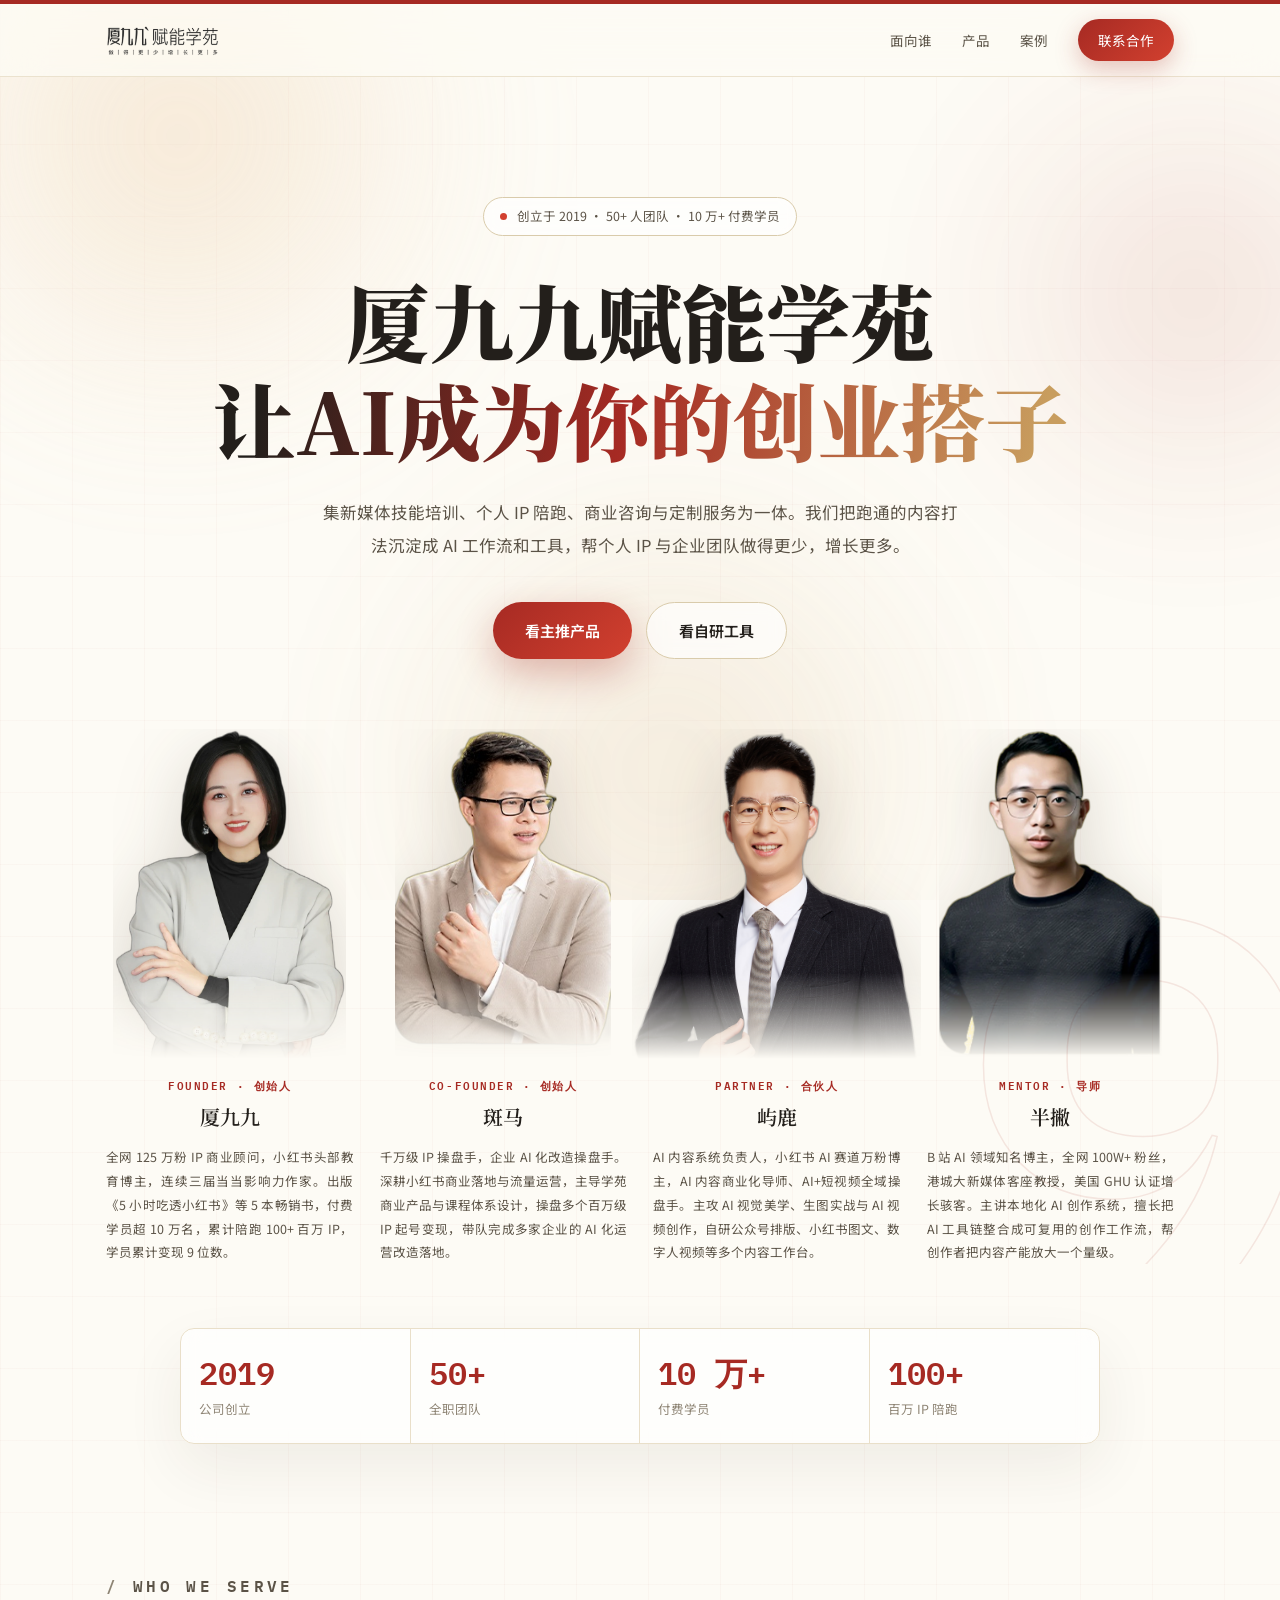
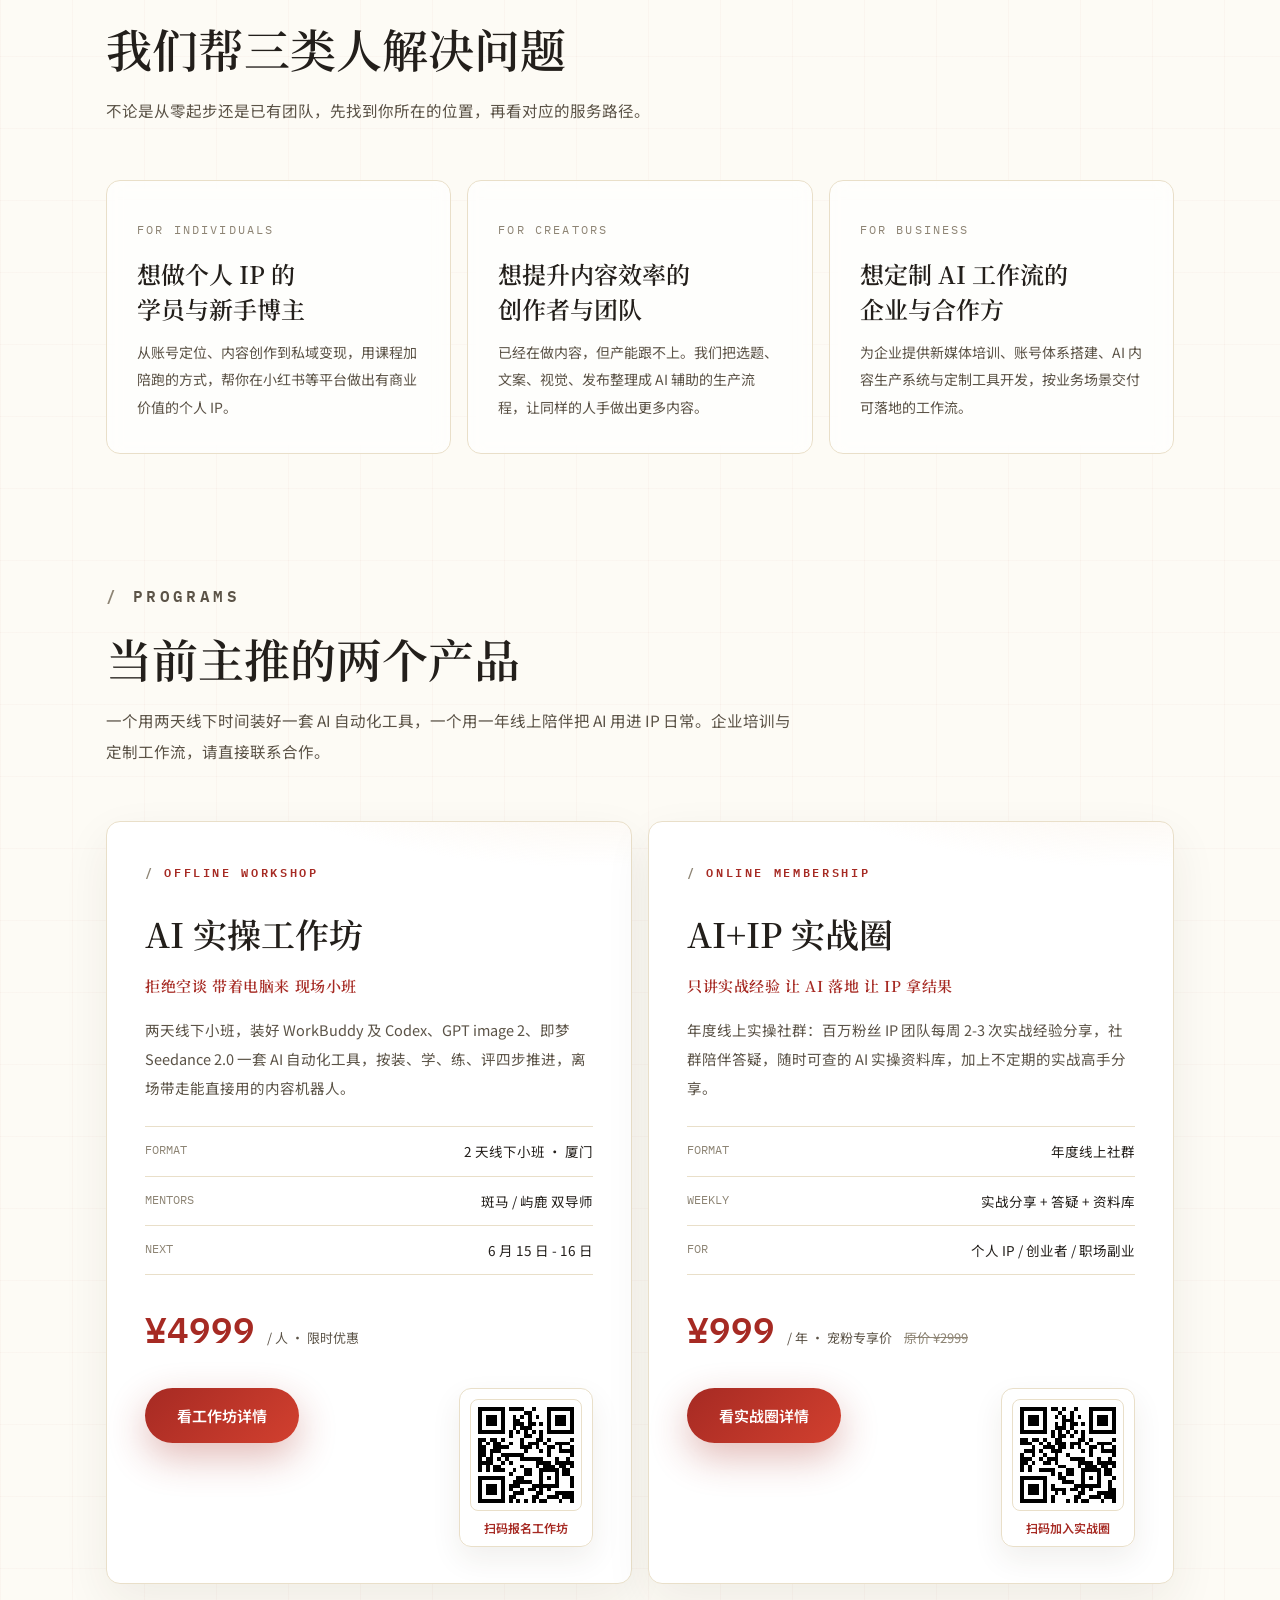
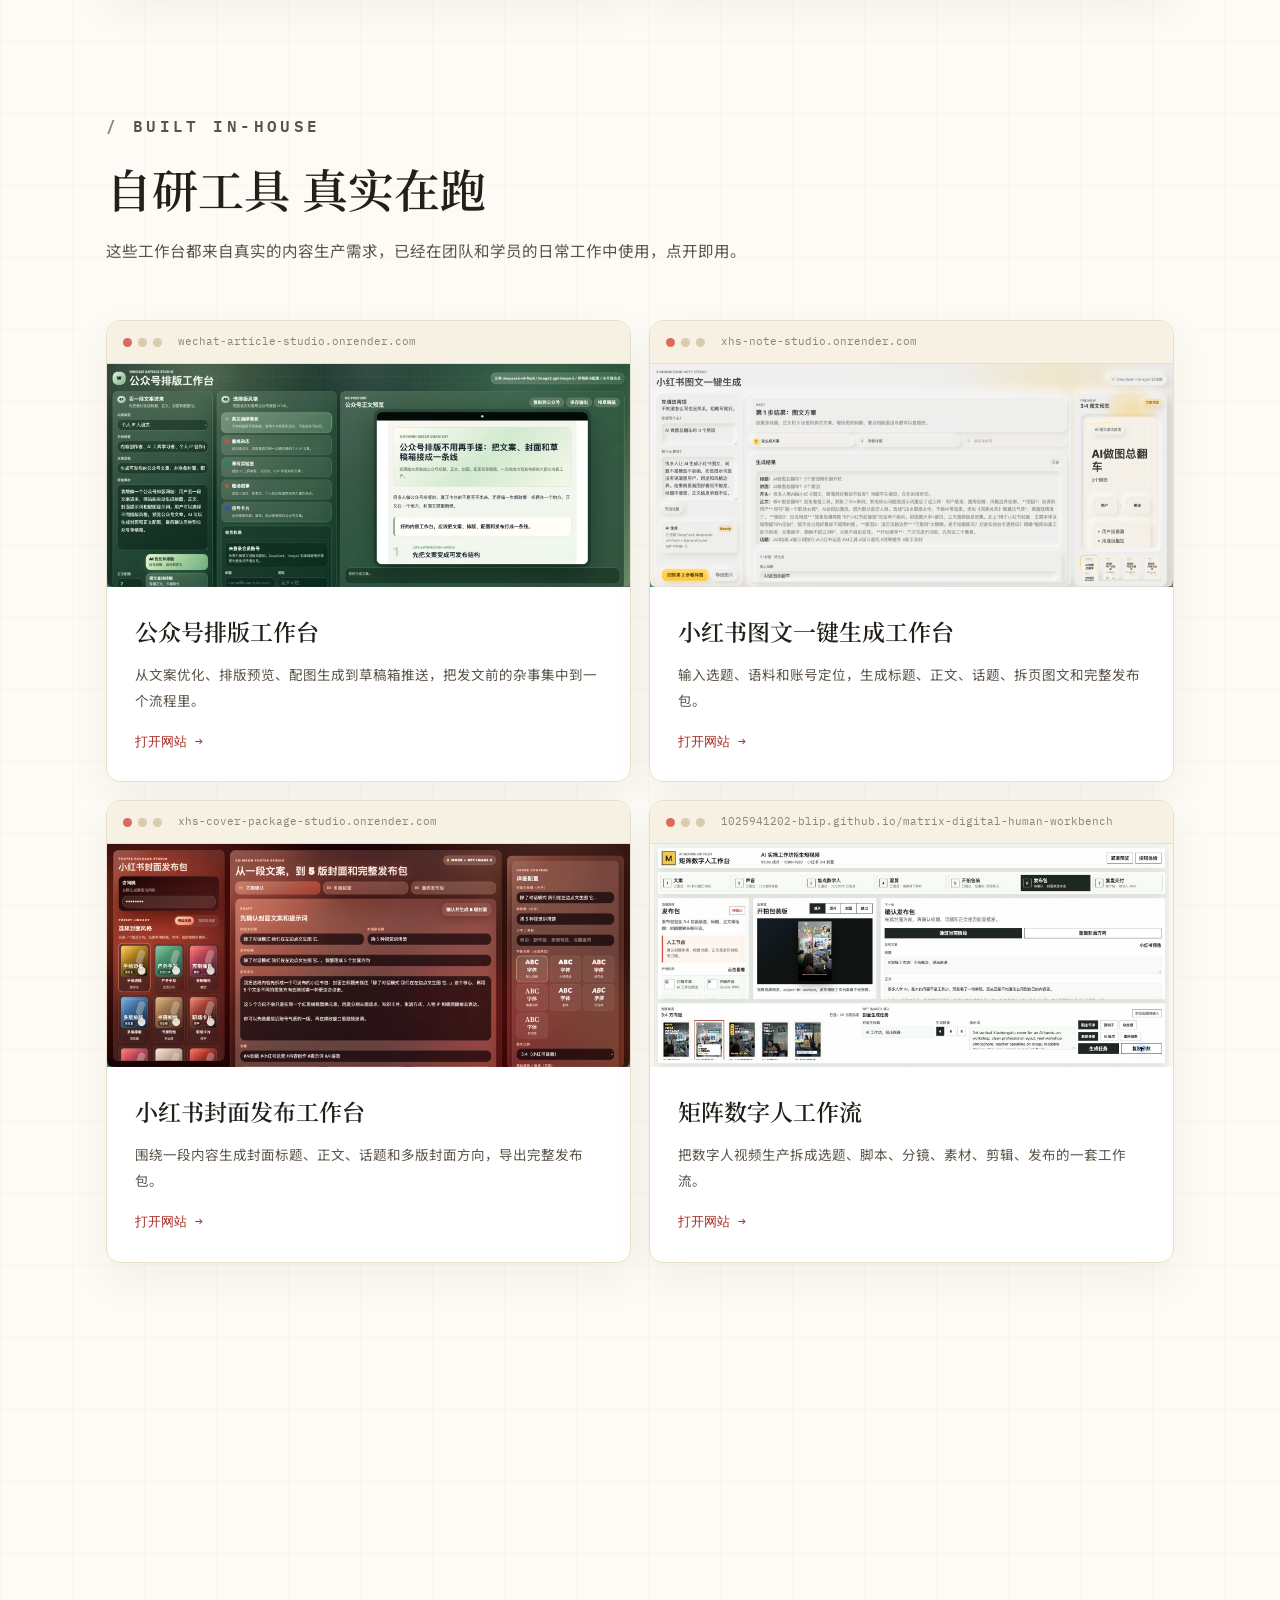
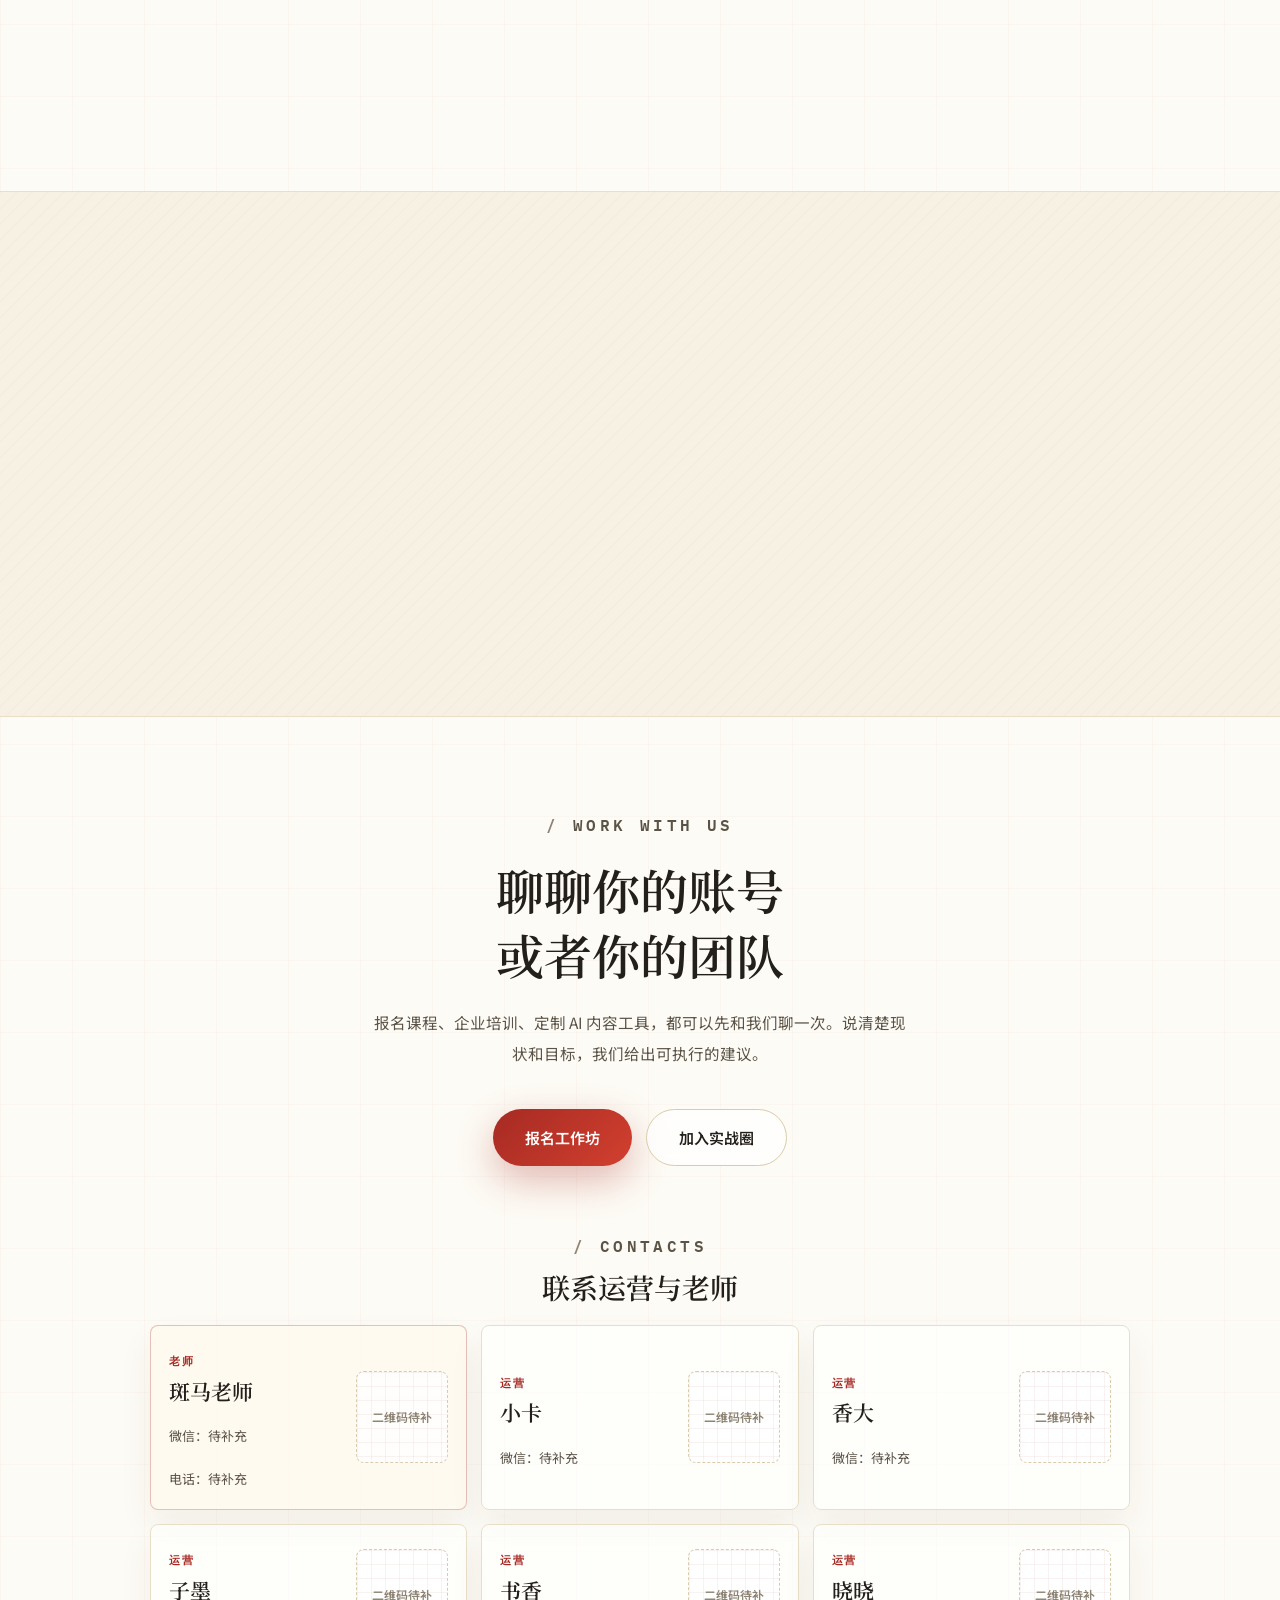
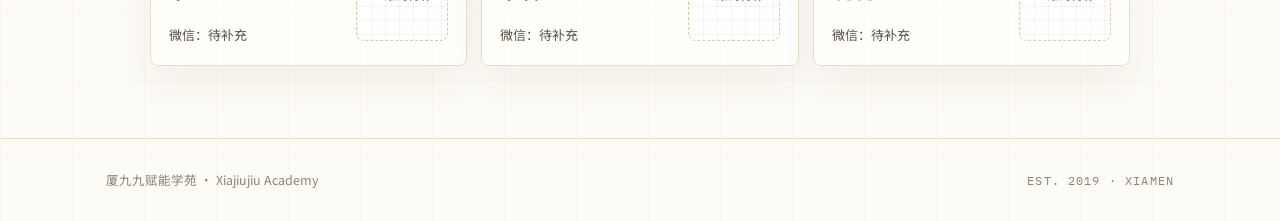
==== index.html @ 8cafbde1 "Reorder contact cards and simplify operator fields" ====
<!DOCTYPE html>
<html lang="zh-CN">
<head>
  <meta charset="UTF-8" />
  <meta name="viewport" content="width=device-width, initial-scale=1.0" />
  <title>厦九九赋能学苑 · 帮个人 IP 与企业团队搭建 AI 内容生产系统</title>
  <link rel="preconnect" href="https://fonts.googleapis.com" />
  <link rel="preconnect" href="https://fonts.gstatic.com" crossorigin />
  <link href="https://fonts.googleapis.com/css2?family=IBM+Plex+Mono:wght@400;500;600&family=Noto+Sans+SC:wght@300;400;500;600;700&family=Noto+Serif+SC:wght@500;600;700;900&display=swap" rel="stylesheet" />
  <link rel="stylesheet" href="assets/light.css?v=20260611-contacts-order" />
</head>
<body>
  <div class="aurora" aria-hidden="true"><i></i><i></i><i></i></div>

  <nav class="nav">
    <div class="nav-inner">
      <a class="brand" href="#"><img src="assets/logo.png" alt="厦九九赋能学苑" /></a>
      <div class="nav-links">
        <a href="#audience">面向谁</a>
        <a href="#programs">产品</a>
        <a href="#cases">案例</a>
        <a class="cta" href="#contact">联系合作</a>
      </div>
    </div>
  </nav>

  <main>
    <header class="hero" style="padding-bottom: 0;">
      <span class="hero-glyph" id="glyph" aria-hidden="true">9</span>
      <div class="wrap">
        <div class="hero-badge reveal"><i></i>创立于 2019 · 50+ 人团队 · 10 万+ 付费学员</div>
        <h1 class="reveal">厦九九赋能学苑<br /><span class="grad">让AI成为你的创业搭子</span></h1>
        <p class="lede reveal">
          集新媒体技能培训、个人 IP 陪跑、商业咨询与定制服务为一体。我们把跑通的内容打法沉淀成 AI 工作流和工具，帮个人 IP 与企业团队做得更少，增长更多。
        </p>
        <div class="hero-actions reveal">
          <a class="button primary" href="#programs">看主推产品</a>
          <a class="button ghost" href="#cases">看自研工具</a>
        </div>
        <div class="lineup reveal" aria-label="导师团队">
          <figure class="lineup-figure">
            <div class="lineup-photo">
              <img src="assets/team/xiajiujiu.png" alt="厦九九老师形象照" onerror="this.remove()" />
              <span class="mono">九</span>
            </div>
            <figcaption>
              <span>Founder · 创始人</span>
              <strong>厦九九</strong>
              <p>全网 125 万粉 IP 商业顾问，小红书头部教育博主，连续三届当当影响力作家。出版《5 小时吃透小红书》等 5 本畅销书，付费学员超 10 万名，累计陪跑 100+ 百万 IP，学员累计变现 9 位数。</p>
            </figcaption>
          </figure>
          <figure class="lineup-figure">
            <div class="lineup-photo">
              <img src="assets/team/banma-cutout.png" alt="斑马老师形象照" />
            </div>
            <figcaption>
              <span>Co-Founder · 创始人</span>
              <strong>斑马</strong>
              <p>千万级 IP 操盘手，企业 AI 化改造操盘手。深耕小红书商业落地与流量运营，主导学苑商业产品与课程体系设计，操盘多个百万级 IP 起号变现，带队完成多家企业的 AI 化运营改造落地。</p>
            </figcaption>
          </figure>
          <figure class="lineup-figure">
            <div class="lineup-photo">
              <img src="assets/team/yulu-cutout.png" alt="屿鹿老师形象照" />
            </div>
            <figcaption>
              <span>Partner · 合伙人</span>
              <strong>屿鹿</strong>
              <p>AI 内容系统负责人，小红书 AI 赛道万粉博主，AI 内容商业化导师、AI+短视频全域操盘手。主攻 AI 视觉美学、生图实战与 AI 视频创作，自研公众号排版、小红书图文、数字人视频等多个内容工作台。</p>
            </figcaption>
          </figure>
          <figure class="lineup-figure">
            <div class="lineup-photo">
              <img src="assets/team/banpie.png" alt="半撇老师形象照" onerror="this.remove()" />
              <span class="mono">半</span>
            </div>
            <figcaption>
              <span>Mentor · 导师</span>
              <strong>半撇</strong>
              <p>B 站 AI 领域知名博主，全网 100W+ 粉丝，港城大新媒体客座教授，美国 GHU 认证增长骇客。主讲本地化 AI 创作系统，擅长把 AI 工具链整合成可复用的创作工作流，帮创作者把内容产能放大一个量级。</p>
            </figcaption>
          </figure>
        </div>
      </div>
    </header>

    <section class="section" style="padding-top: 64px; padding-bottom: 0;">
      <div class="wrap">
        <div class="hero-stats reveal" style="margin-top: 0;" aria-label="公司信任数字">
          <div class="hero-stat">
            <strong data-count="2019" data-plain="1">2019</strong>
            <p>公司创立</p>
          </div>
          <div class="hero-stat">
            <strong data-count="50" data-suffix="+">0+</strong>
            <p>全职团队</p>
          </div>
          <div class="hero-stat">
            <strong data-count="100000" data-wan="1">0</strong>
            <p>付费学员</p>
          </div>
          <div class="hero-stat">
            <strong data-count="100" data-suffix="+">0+</strong>
            <p>百万 IP 陪跑</p>
          </div>
        </div>
      </div>
    </section>

    <section id="audience" class="section">
      <div class="wrap">
        <div class="section-head reveal">
          <p class="mono-label">Who We Serve</p>
          <h2>我们帮三类人解决问题</h2>
          <p>不论是从零起步还是已有团队，先找到你所在的位置，再看对应的服务路径。</p>
        </div>
        <div class="audience-grid">
          <article class="panel-card reveal">
            <span class="num">FOR INDIVIDUALS</span>
            <h3>想做个人 IP 的<br />学员与新手博主</h3>
            <p>从账号定位、内容创作到私域变现，用课程加陪跑的方式，帮你在小红书等平台做出有商业价值的个人 IP。</p>
          </article>
          <article class="panel-card reveal" style="transition-delay: 0.08s;">
            <span class="num">FOR CREATORS</span>
            <h3>想提升内容效率的<br />创作者与团队</h3>
            <p>已经在做内容，但产能跟不上。我们把选题、文案、视觉、发布整理成 AI 辅助的生产流程，让同样的人手做出更多内容。</p>
          </article>
          <article class="panel-card reveal" style="transition-delay: 0.16s;">
            <span class="num">FOR BUSINESS</span>
            <h3>想定制 AI 工作流的<br />企业与合作方</h3>
            <p>为企业提供新媒体培训、账号体系搭建、AI 内容生产系统与定制工具开发，按业务场景交付可落地的工作流。</p>
          </article>
        </div>
      </div>
    </section>

    <section id="programs" class="section" style="padding-top: 0;">
      <div class="wrap">
        <div class="section-head reveal">
          <p class="mono-label">Programs</p>
          <h2>当前主推的两个产品</h2>
          <p>一个用两天线下时间装好一套 AI 自动化工具，一个用一年线上陪伴把 AI 用进 IP 日常。企业培训与定制工作流，请直接联系合作。</p>
        </div>
        <div class="product-grid">
          <article class="product-card reveal">
            <span class="mono-label">Offline Workshop</span>
            <h3>AI 实操工作坊</h3>
            <p class="slogan">拒绝空谈 带着电脑来 现场小班</p>
            <p class="desc">两天线下小班，装好 WorkBuddy 及 Codex、GPT image 2、即梦 Seedance 2.0 一套 AI 自动化工具，按装、学、练、评四步推进，离场带走能直接用的内容机器人。</p>
            <div class="product-meta">
              <div><span>FORMAT</span><span>2 天线下小班 · 厦门</span></div>
              <div><span>MENTORS</span><span>斑马 / 屿鹿 双导师</span></div>
              <div><span>NEXT</span><span>6 月 15 日 - 16 日</span></div>
            </div>
            <div class="product-price"><strong>¥4999</strong><span class="unit">/ 人 · 限时优惠</span></div>
            <div class="product-action-row">
              <a class="button primary" href="workshop.html">看工作坊详情</a>
              <div class="payment-qr product-payment">
                <img src="assets/qr/workshop-payment.png" alt="AI 实操工作坊付款二维码" />
                <span>扫码报名工作坊</span>
              </div>
            </div>
          </article>
          <article class="product-card reveal" style="transition-delay: 0.1s;">
            <span class="mono-label">Online Membership</span>
            <h3>AI+IP 实战圈</h3>
            <p class="slogan">只讲实战经验 让 AI 落地 让 IP 拿结果</p>
            <p class="desc">年度线上实操社群：百万粉丝 IP 团队每周 2-3 次实战经验分享，社群陪伴答疑，随时可查的 AI 实操资料库，加上不定期的实战高手分享。</p>
            <div class="product-meta">
              <div><span>FORMAT</span><span>年度线上社群</span></div>
              <div><span>WEEKLY</span><span>实战分享 + 答疑 + 资料库</span></div>
              <div><span>FOR</span><span>个人 IP / 创业者 / 职场副业</span></div>
            </div>
            <div class="product-price"><strong>¥999</strong><span class="unit">/ 年 · 宠粉专享价</span><s>原价 ¥2999</s></div>
            <div class="product-action-row">
              <a class="button primary" href="circle.html">看实战圈详情</a>
              <div class="payment-qr product-payment">
                <img src="assets/qr/circle-payment.png" alt="AI+IP 实战圈付款二维码" />
                <span>扫码加入实战圈</span>
              </div>
            </div>
          </article>
        </div>
      </div>
    </section>

    <section id="cases" class="section" style="padding-top: 0;">
      <div class="wrap">
        <div class="section-head reveal">
          <p class="mono-label">Built In-House</p>
          <h2>自研工具 真实在跑</h2>
          <p>这些工作台都来自真实的内容生产需求，已经在团队和学员的日常工作中使用，点开即用。</p>
        </div>
        <div class="case-grid">
          <a class="case-card reveal" href="https://wechat-article-studio.onrender.com/" target="_blank" rel="noopener">
            <div class="browser-bar"><i></i><i></i><i></i><span class="url">wechat-article-studio.onrender.com</span></div>
            <div class="case-media"><img src="assets/cases/wechat-article-studio.png" alt="公众号排版工作台截图" /></div>
            <div class="case-content">
              <h3>公众号排版工作台</h3>
              <p>从文案优化、排版预览、配图生成到草稿箱推送，把发文前的杂事集中到一个流程里。</p>
              <span class="case-link">打开网站</span>
            </div>
          </a>
          <a class="case-card reveal" style="transition-delay: 0.08s;" href="https://xhs-note-studio.onrender.com/" target="_blank" rel="noopener">
            <div class="browser-bar"><i></i><i></i><i></i><span class="url">xhs-note-studio.onrender.com</span></div>
            <div class="case-media"><img src="assets/cases/xhs-note-studio.png" alt="小红书图文一键生成工作台截图" /></div>
            <div class="case-content">
              <h3>小红书图文一键生成工作台</h3>
              <p>输入选题、语料和账号定位，生成标题、正文、话题、拆页图文和完整发布包。</p>
              <span class="case-link">打开网站</span>
            </div>
          </a>
          <a class="case-card reveal" href="https://xhs-cover-package-studio.onrender.com/" target="_blank" rel="noopener">
            <div class="browser-bar"><i></i><i></i><i></i><span class="url">xhs-cover-package-studio.onrender.com</span></div>
            <div class="case-media"><img src="assets/cases/xhs-cover-package.png" alt="小红书封面发布工作台截图" /></div>
            <div class="case-content">
              <h3>小红书封面发布工作台</h3>
              <p>围绕一段内容生成封面标题、正文、话题和多版封面方向，导出完整发布包。</p>
              <span class="case-link">打开网站</span>
            </div>
          </a>
          <a class="case-card reveal" style="transition-delay: 0.08s;" href="https://1025941202-blip.github.io/matrix-digital-human-workbench/" target="_blank" rel="noopener">
            <div class="browser-bar"><i></i><i></i><i></i><span class="url">1025941202-blip.github.io/matrix-digital-human-workbench</span></div>
            <div class="case-media"><img src="assets/cases/matrix-digital-human.png" alt="矩阵数字人工作流截图" /></div>
            <div class="case-content">
              <h3>矩阵数字人工作流</h3>
              <p>把数字人视频生产拆成选题、脚本、分镜、素材、剪辑、发布的一套工作流。</p>
              <span class="case-link">打开网站</span>
            </div>
          </a>
        </div>
      </div>
    </section>

    <section class="section" style="padding-top: 0;">
      <div class="wrap">
        <div class="section-head reveal">
          <p class="mono-label">How We Deliver</p>
          <h2>一条主线交付内容系统</h2>
        </div>
        <div class="timeline reveal">
          <div class="timeline-line"></div>
          <div class="timeline-step">
            <span class="num">STEP 1</span>
            <h3>定位诊断</h3>
            <p>明确人群、赛道与商业目标</p>
          </div>
          <div class="timeline-step">
            <span class="num">STEP 2</span>
            <h3>选题内容</h3>
            <p>搭建选题库与内容框架</p>
          </div>
          <div class="timeline-step">
            <span class="num">STEP 3</span>
            <h3>视觉生产</h3>
            <p>封面配图视频进入 AI 生产</p>
          </div>
          <div class="timeline-step">
            <span class="num">STEP 4</span>
            <h3>发布复盘</h3>
            <p>按节奏发布 用数据迭代</p>
          </div>
          <div class="timeline-step">
            <span class="num">STEP 5</span>
            <h3>私域转化</h3>
            <p>设计成交与发售路径</p>
          </div>
          <div class="timeline-step">
            <span class="num">STEP 6</span>
            <h3>工具化沉淀</h3>
            <p>流程沉淀成工具 团队复用</p>
          </div>
        </div>
      </div>
    </section>

    <section class="mission">
      <div class="wrap reveal">
        <p class="mono-label">Mission</p>
        <h2>让每个人从自媒体中获得力量<br /><span class="grad">做得更少 增长更多 活得更好</span></h2>
        <p>帮助更多人做优质且有商业价值的自媒体。这是我们 2019 年出发时写下的话，也是每一条服务线共同的方向。</p>
      </div>
    </section>

    <section id="contact" class="closing">
      <div class="wrap reveal">
        <p class="mono-label">Work With Us</p>
        <h2>聊聊你的账号<br />或者你的团队</h2>
        <p>报名课程、企业培训、定制 AI 内容工具，都可以先和我们聊一次。说清楚现状和目标，我们给出可执行的建议。</p>
        <div class="hero-actions">
          <a class="button primary" href="workshop.html">报名工作坊</a>
          <a class="button ghost" href="circle.html">加入实战圈</a>
        </div>
        <div class="contact-directory" aria-label="运营与老师联系方式">
          <div class="contact-directory-head">
            <p class="mono-label">Contacts</p>
            <h3>联系运营与老师</h3>
          </div>
          <div class="contact-card-grid">
            <article class="contact-card is-teacher">
              <div>
                <span class="contact-role">老师</span>
                <h4>斑马老师</h4>
                <p>微信：待补充</p>
                <p>电话：待补充</p>
              </div>
              <div class="contact-qr">二维码待补</div>
            </article>
            <article class="contact-card">
              <div>
                <span class="contact-role">运营</span>
                <h4>小卡</h4>
                <p>微信：待补充</p>
              </div>
              <div class="contact-qr">二维码待补</div>
            </article>
            <article class="contact-card">
              <div>
                <span class="contact-role">运营</span>
                <h4>香大</h4>
                <p>微信：待补充</p>
              </div>
              <div class="contact-qr">二维码待补</div>
            </article>
            <article class="contact-card">
              <div>
                <span class="contact-role">运营</span>
                <h4>子墨</h4>
                <p>微信：待补充</p>
              </div>
              <div class="contact-qr">二维码待补</div>
            </article>
            <article class="contact-card">
              <div>
                <span class="contact-role">运营</span>
                <h4>书香</h4>
                <p>微信：待补充</p>
              </div>
              <div class="contact-qr">二维码待补</div>
            </article>
            <article class="contact-card">
              <div>
                <span class="contact-role">运营</span>
                <h4>晓晓</h4>
                <p>微信：待补充</p>
              </div>
              <div class="contact-qr">二维码待补</div>
            </article>
          </div>
        </div>
      </div>
      <footer class="footer">
        <div class="wrap footer-inner">
          <span>厦九九赋能学苑 · Xiajiujiu Academy</span>
          <span class="mono-tag">EST. 2019 · XIAMEN</span>
        </div>
      </footer>
    </section>
  </main>

  <script>
    const io = new IntersectionObserver((entries) => {
      entries.forEach((e) => {
        if (e.isIntersecting) {
          e.target.classList.add("in");
          io.unobserve(e.target);
        }
      });
    }, { threshold: 0.12 });
    document.querySelectorAll(".reveal, .timeline").forEach((el) => io.observe(el));

    function animateCount(el) {
      if (el.dataset.plain) return;
      const target = parseInt(el.dataset.count, 10);
      const suffix = el.dataset.suffix || "";
      const isWan = el.dataset.wan;
      const dur = 1400;
      const start = performance.now();
      function tick(now) {
        const t = Math.min((now - start) / dur, 1);
        const eased = 1 - Math.pow(1 - t, 3);
        const val = Math.round(target * eased);
        el.textContent = isWan ? Math.round(val / 10000) + " 万+" : val + suffix;
        if (t < 1) requestAnimationFrame(tick);
      }
      requestAnimationFrame(tick);
    }
    const statIo = new IntersectionObserver((entries) => {
      entries.forEach((e) => {
        if (e.isIntersecting) {
          e.target.querySelectorAll("[data-count]").forEach(animateCount);
          statIo.unobserve(e.target);
        }
      });
    }, { threshold: 0.4 });
    document.querySelectorAll(".hero-stats").forEach((el) => statIo.observe(el));

    // 鼠标视差：背景光斑、描边数字、首屏人物随鼠标轻微移动
    const glyph = document.getElementById("glyph");
    const aurora = document.querySelector(".aurora");
    const figures = document.querySelectorAll(".lineup-figure");
    if (!matchMedia("(prefers-reduced-motion: reduce)").matches) {
      let tx = 0, ty = 0, cx = 0, cy = 0;
      addEventListener("mousemove", (e) => {
        tx = (e.clientX / innerWidth) * 2 - 1;
        ty = (e.clientY / innerHeight) * 2 - 1;
      }, { passive: true });
      const depths = [10, 16, 22, 14];
      (function loop() {
        cx += (tx - cx) * 0.05;
        cy += (ty - cy) * 0.05;
        if (aurora) aurora.style.transform = "translate(" + cx * 38 + "px," + cy * 26 + "px)";
        if (glyph) glyph.style.transform = "translate(" + cx * -28 + "px," + (scrollY * -0.12 + cy * -16) + "px)";
        figures.forEach((f, i) => {
          const d = depths[i % depths.length];
          f.style.transform = "translate(" + cx * d + "px," + cy * d * 0.45 + "px)";
        });
        requestAnimationFrame(loop);
      })();
    }
  </script>
</body>
</html>
---- assets/light.css ----
:root {
  --bg: #fdfbf5;
  --bg-soft: #f7f1e4;
  --white: #ffffff;
  --glass: rgba(255, 255, 255, 0.66);
  --line: #e9dfc9;
  --line-strong: #d9cbab;
  --ink: #231f1b;
  --ink-soft: #5b5347;
  --ink-faint: #8d8474;
  --red: #a62a23;
  --red-bright: #d2402f;
  --gold: #c89d5e;
  --gold-pale: #efd3b1;
  --serif: "Noto Serif SC", "Songti SC", serif;
  --sans: "Noto Sans SC", -apple-system, "PingFang SC", sans-serif;
  --mono: "IBM Plex Mono", ui-monospace, monospace;
  --container: 1180px;
  --gutter: 56px;
  --radius: 14px;
}

* {
  box-sizing: border-box;
  margin: 0;
  padding: 0;
}

html {
  scroll-behavior: smooth;
}

body {
  position: relative;
  background:
    linear-gradient(90deg, rgba(166, 42, 35, 0.028) 1px, transparent 1px),
    linear-gradient(180deg, rgba(166, 42, 35, 0.022) 1px, transparent 1px),
    var(--bg);
  background-size: 72px 72px, 72px 72px, auto;
  color: var(--ink);
  font-family: var(--sans);
  line-height: 1.8;
  -webkit-font-smoothing: antialiased;
  overflow-x: hidden;
}

a {
  color: inherit;
  text-decoration: none;
}

h1, h2, h3 {
  font-family: var(--serif);
  font-weight: 600;
  word-break: keep-all;
  overflow-wrap: normal;
}

.wrap {
  max-width: var(--container);
  margin: 0 auto;
  padding-left: var(--gutter);
  padding-right: var(--gutter);
}

.mono-label {
  color: var(--red);
  font-family: var(--mono);
  font-size: 12px;
  font-weight: 600;
  letter-spacing: 0.22em;
  text-transform: uppercase;
}

.mono-label::before {
  content: "/ ";
  color: var(--ink-faint);
}

/* ---------- 流动光斑背景 ---------- */

.aurora {
  position: fixed;
  inset: 0;
  z-index: -1;
  overflow: hidden;
  pointer-events: none;
}

.aurora i {
  position: absolute;
  border-radius: 50%;
  filter: blur(90px);
  opacity: 0.68;
}

.aurora i:nth-child(1) {
  top: -16%;
  left: -8%;
  width: 560px;
  height: 560px;
  background: radial-gradient(closest-side, rgba(239, 211, 177, 0.85), transparent);
  animation: drift1 16s ease-in-out infinite alternate;
}

.aurora i:nth-child(2) {
  top: 6%;
  right: -12%;
  width: 480px;
  height: 480px;
  background: radial-gradient(closest-side, rgba(166, 42, 35, 0.22), transparent);
  animation: drift2 20s ease-in-out infinite alternate;
}

.aurora i:nth-child(3) {
  bottom: -20%;
  left: 28%;
  width: 620px;
  height: 620px;
  background: radial-gradient(closest-side, rgba(200, 157, 94, 0.3), transparent);
  animation: drift3 24s ease-in-out infinite alternate;
}

@keyframes drift1 { to { transform: translate(150px, 110px) scale(1.2); } }
@keyframes drift2 { to { transform: translate(-130px, 150px) scale(1.12); } }
@keyframes drift3 { to { transform: translate(120px, -140px) scale(0.86); } }

/* ---------- 导航 ---------- */

.nav {
  position: sticky;
  top: 0;
  z-index: 50;
  border-top: 4px solid var(--red);
  border-bottom: 1px solid rgba(233, 223, 201, 0.9);
  background: rgba(253, 251, 245, 0.78);
  backdrop-filter: blur(20px) saturate(150%);
}

.nav-inner {
  display: flex;
  align-items: center;
  justify-content: space-between;
  max-width: var(--container);
  min-height: 72px;
  margin: 0 auto;
  padding: 0 var(--gutter);
}

.brand img {
  display: block;
  height: 34px;
  width: auto;
}

.nav-links {
  display: flex;
  align-items: center;
  gap: 30px;
  color: var(--ink-soft);
  font-size: 13.5px;
}

.nav-links a:hover {
  color: var(--ink);
}

.nav-links .cta {
  padding: 9px 20px;
  border-radius: 999px;
  background: linear-gradient(135deg, var(--red), var(--red-bright));
  color: #fff;
  box-shadow: 0 8px 24px rgba(166, 42, 35, 0.28);
}

/* ---------- 按钮 ---------- */

.button {
  position: relative;
  display: inline-flex;
  align-items: center;
  justify-content: center;
  overflow: hidden;
  min-height: 54px;
  padding: 14px 32px;
  border-radius: 999px;
  font-size: 15px;
  font-weight: 600;
  transition: transform 0.2s ease, box-shadow 0.2s ease;
}

.button.primary {
  background: linear-gradient(135deg, var(--red), var(--red-bright));
  color: #fff;
  box-shadow: 0 14px 38px rgba(166, 42, 35, 0.32);
}

.button.primary::after {
  content: "";
  position: absolute;
  top: 0;
  left: -80%;
  width: 50%;
  height: 100%;
  background: linear-gradient(100deg, transparent, rgba(255, 255, 255, 0.35), transparent);
  transform: skewX(-20deg);
  transition: left 0.5s ease;
}

.button.primary:hover::after {
  left: 130%;
}

.button.primary:hover {
  transform: translateY(-2px);
  box-shadow: 0 20px 50px rgba(166, 42, 35, 0.4);
}

.button.ghost {
  border: 1px solid var(--line-strong);
  background: var(--glass);
  color: var(--ink);
  backdrop-filter: blur(8px);
}

.button.ghost:hover {
  transform: translateY(-2px);
  border-color: var(--gold);
}

/* ---------- Hero ---------- */

.hero {
  position: relative;
  overflow: hidden;
  padding: 120px 0 90px;
  text-align: center;
}

.hero-glyph {
  position: absolute;
  right: -50px;
  bottom: -170px;
  color: transparent;
  font-family: var(--mono);
  font-size: 620px;
  font-weight: 600;
  line-height: 1;
  -webkit-text-stroke: 1.5px rgba(166, 42, 35, 0.1);
  pointer-events: none;
  will-change: transform;
}

.hero .wrap {
  position: relative;
  z-index: 1;
}

.hero-badge {
  display: inline-flex;
  align-items: center;
  gap: 10px;
  padding: 7px 16px;
  border: 1px solid var(--line-strong);
  border-radius: 999px;
  background: var(--glass);
  backdrop-filter: blur(8px);
  color: var(--ink-soft);
  font-size: 12.5px;
}

.hero-badge i {
  width: 7px;
  height: 7px;
  border-radius: 50%;
  background: var(--red-bright);
  animation: pulse 2.2s ease-in-out infinite;
}

@keyframes pulse {
  0%, 100% { box-shadow: 0 0 0 0 rgba(210, 64, 47, 0.45); }
  50% { box-shadow: 0 0 0 7px rgba(210, 64, 47, 0); }
}

.hero h1 {
  max-width: 900px;
  margin: 34px auto 0;
  font-size: 84px;
  font-weight: 900;
  line-height: 1.18;
}

.hero h1 .grad {
  background: linear-gradient(100deg, var(--ink) 6%, var(--red) 48%, var(--gold) 96%);
  -webkit-background-clip: text;
  background-clip: text;
  color: transparent;
}

.hero .lede {
  max-width: 640px;
  margin: 28px auto 0;
  color: var(--ink-soft);
  font-size: 16.5px;
  line-height: 2;
}

.hero-actions {
  display: flex;
  flex-wrap: wrap;
  justify-content: center;
  gap: 14px;
  margin-top: 40px;
}

.hero-stats {
  display: grid;
  grid-template-columns: repeat(4, minmax(0, 1fr));
  max-width: 920px;
  margin: 72px auto 0;
  border: 1px solid var(--line);
  border-radius: var(--radius);
  background: var(--glass);
  backdrop-filter: blur(10px);
  box-shadow: 0 24px 60px rgba(60, 45, 25, 0.07);
}

.hero-stat {
  padding: 26px 18px 22px;
  border-right: 1px solid var(--line);
}

.hero-stat:last-child {
  border-right: 0;
}

.hero-stat strong {
  display: block;
  color: var(--red);
  font-family: var(--mono);
  font-size: 32px;
  font-weight: 600;
  line-height: 1.1;
  white-space: nowrap;
}

.hero-stat p {
  margin-top: 8px;
  color: var(--ink-faint);
  font-size: 12.5px;
}

/* ---------- 跑马灯 ---------- */

.marquee {
  padding: 26px 0;
  border-top: 1px solid var(--line);
  border-bottom: 1px solid var(--line);
  background: rgba(255, 255, 255, 0.45);
  overflow: hidden;
}

.marquee-track {
  display: flex;
  gap: 64px;
  width: max-content;
  animation: marquee 36s linear infinite;
}

.marquee span {
  color: var(--ink-faint);
  font-family: var(--serif);
  font-size: 17px;
  font-weight: 600;
  white-space: nowrap;
}

@keyframes marquee {
  to { transform: translateX(-50%); }
}

/* ---------- 分区 ---------- */

.section {
  position: relative;
  padding: 110px 0;
}

.section-head {
  max-width: 700px;
  margin-bottom: 54px;
}

.section-head h2 {
  margin-top: 18px;
  font-size: 46px;
  line-height: 1.3;
}

.section-head p {
  margin-top: 16px;
  color: var(--ink-soft);
  font-size: 15.5px;
  line-height: 2;
}

/* ---------- 导师 ---------- */

.teacher-grid {
  display: grid;
  grid-template-columns: repeat(4, minmax(0, 1fr));
  gap: 16px;
}

.teacher-card {
  border: 1px solid var(--line);
  border-radius: var(--radius);
  overflow: hidden;
  background: var(--white);
  box-shadow: 0 16px 44px rgba(60, 45, 25, 0.06);
  transition: transform 0.3s ease, box-shadow 0.3s ease, border-color 0.3s ease;
}

.teacher-card:hover {
  transform: translateY(-5px);
  border-color: rgba(166, 42, 35, 0.35);
  box-shadow: 0 28px 64px rgba(60, 45, 25, 0.12);
}

.teacher-photo {
  position: relative;
  aspect-ratio: 4 / 4.6;
  overflow: hidden;
  background:
    repeating-linear-gradient(135deg, rgba(166, 42, 35, 0.05) 0 2px, transparent 2px 9px),
    linear-gradient(160deg, #faf0dd, #f1dcbc);
}

.teacher-photo img {
  position: absolute;
  inset: 0;
  width: 100%;
  height: 100%;
  object-fit: cover;
  object-position: top center;
  transition: transform 0.4s ease;
}

.teacher-card:hover .teacher-photo img {
  transform: scale(1.04);
}

.teacher-photo .mono {
  position: absolute;
  inset: 0;
  display: grid;
  place-items: center;
  color: rgba(166, 42, 35, 0.3);
  font-family: var(--serif);
  font-size: 64px;
  font-weight: 600;
}

.teacher-info {
  padding: 20px 22px 22px;
  border-top: 1px solid var(--line);
}

.teacher-info .role {
  color: var(--red);
  font-family: var(--mono);
  font-size: 11px;
  letter-spacing: 0.18em;
  text-transform: uppercase;
}

.teacher-info h3 {
  margin-top: 8px;
  font-size: 22px;
}

.teacher-info p {
  margin-top: 8px;
  color: var(--ink-soft);
  font-size: 12.5px;
  line-height: 1.85;
}

/* ---------- Bento ---------- */

.bento {
  display: grid;
  grid-template-columns: repeat(12, minmax(0, 1fr));
  gap: 16px;
}

.bento-card {
  position: relative;
  overflow: hidden;
  padding: 34px 32px;
  border: 1px solid var(--line);
  border-radius: var(--radius);
  background: var(--glass);
  backdrop-filter: blur(8px);
  transition: transform 0.3s ease, border-color 0.3s ease, box-shadow 0.3s ease;
}

.bento-card:hover {
  transform: translateY(-4px);
  border-color: rgba(166, 42, 35, 0.35);
  box-shadow: 0 24px 56px rgba(60, 45, 25, 0.1);
}

.bento-card .num {
  color: var(--ink-faint);
  font-family: var(--mono);
  font-size: 12px;
  letter-spacing: 0.18em;
}

.bento-card h3 {
  margin-top: 18px;
  font-size: 25px;
  line-height: 1.4;
}

.bento-card p {
  margin-top: 12px;
  color: var(--ink-soft);
  font-size: 14px;
  line-height: 1.95;
}

.bento-card .glow {
  position: absolute;
  top: -70px;
  right: -70px;
  width: 230px;
  height: 230px;
  background: radial-gradient(closest-side, rgba(239, 211, 177, 0.55), transparent);
  pointer-events: none;
}

.span-7 { grid-column: span 7; }
.span-5 { grid-column: span 5; }

.bento-tags {
  display: flex;
  flex-wrap: wrap;
  gap: 8px;
  margin-top: 22px;
}

.bento-tags span {
  padding: 5px 12px;
  border: 1px solid var(--line);
  border-radius: 999px;
  background: rgba(255, 255, 255, 0.55);
  color: var(--ink-faint);
  font-family: var(--mono);
  font-size: 11.5px;
}

/* ---------- 产品 ---------- */

.product-grid {
  display: grid;
  grid-template-columns: repeat(2, minmax(0, 1fr));
  gap: 16px;
}

.product-card {
  position: relative;
  display: flex;
  flex-direction: column;
  overflow: hidden;
  padding: 40px 38px 36px;
  border: 1px solid var(--line);
  border-radius: var(--radius);
  background:
    radial-gradient(620px 260px at 92% -18%, rgba(239, 211, 177, 0.5), transparent 70%),
    var(--white);
  box-shadow: 0 18px 48px rgba(60, 45, 25, 0.07);
  transition: transform 0.3s ease, border-color 0.3s ease, box-shadow 0.3s ease;
}

.product-card:hover {
  transform: translateY(-4px);
  border-color: rgba(166, 42, 35, 0.4);
  box-shadow: 0 30px 70px rgba(60, 45, 25, 0.13);
}

.product-card h3 {
  margin-top: 20px;
  font-size: 34px;
}

.product-card .slogan {
  margin-top: 8px;
  color: var(--red);
  font-family: var(--serif);
  font-size: 15px;
  font-weight: 600;
  letter-spacing: 0.04em;
}

.product-card .desc {
  margin-top: 16px;
  color: var(--ink-soft);
  font-size: 14.5px;
  line-height: 2;
}

.product-meta {
  margin-top: 24px;
  border-top: 1px solid var(--line);
}

.product-meta div {
  display: flex;
  justify-content: space-between;
  gap: 18px;
  padding: 12px 0;
  border-bottom: 1px solid var(--line);
  font-size: 13.5px;
}

.product-meta span:first-child {
  color: var(--ink-faint);
  font-family: var(--mono);
  font-size: 12px;
  white-space: nowrap;
}

.product-meta span:last-child {
  text-align: right;
}

.product-price {
  display: flex;
  flex-wrap: wrap;
  align-items: baseline;
  gap: 12px;
  margin-top: 22px;
}

.product-price strong {
  color: var(--red);
  font-family: var(--mono);
  font-size: 36px;
  font-weight: 600;
}

.product-price .unit {
  color: var(--ink-soft);
  font-size: 13px;
}

.product-price s {
  color: var(--ink-faint);
  font-size: 13px;
}

.product-card .button {
  align-self: flex-start;
  margin-top: 26px;
}

.product-action-row {
  display: flex;
  align-items: flex-end;
  justify-content: space-between;
  gap: 18px;
  margin-top: 26px;
}

.product-action-row .button {
  margin-top: 0;
}

.payment-qr {
  display: grid;
  justify-items: center;
  gap: 8px;
  padding: 10px;
  border: 1px solid var(--line);
  border-radius: 12px;
  background: rgba(255, 255, 255, 0.72);
  box-shadow: 0 12px 30px rgba(60, 45, 25, 0.08);
}

.payment-qr img {
  display: block;
  width: 112px;
  height: 112px;
  padding: 7px;
  border: 1px solid var(--line);
  border-radius: 8px;
  background: #fff;
  image-rendering: pixelated;
}

.payment-qr span {
  color: var(--red);
  font-size: 12px;
  font-weight: 600;
  line-height: 1.45;
  text-align: center;
}

/* ---------- 案例 ---------- */

.case-grid {
  display: grid;
  grid-template-columns: repeat(2, minmax(0, 1fr));
  gap: 18px;
}

.case-card {
  border: 1px solid var(--line);
  border-radius: var(--radius);
  overflow: hidden;
  background: var(--white);
  box-shadow: 0 16px 44px rgba(60, 45, 25, 0.06);
  transition: transform 0.3s ease, border-color 0.3s ease, box-shadow 0.3s ease;
}

.case-card:hover {
  transform: translateY(-5px);
  border-color: rgba(166, 42, 35, 0.35);
  box-shadow: 0 30px 68px rgba(60, 45, 25, 0.12);
}

.browser-bar {
  display: flex;
  align-items: center;
  gap: 6px;
  padding: 11px 16px;
  border-bottom: 1px solid var(--line);
  background: var(--bg-soft);
}

.browser-bar i {
  width: 9px;
  height: 9px;
  border-radius: 50%;
  background: var(--line-strong);
}

.browser-bar i:first-child {
  background: rgba(210, 64, 47, 0.75);
}

.browser-bar .url {
  margin-left: 10px;
  color: var(--ink-faint);
  font-family: var(--mono);
  font-size: 11px;
  overflow-wrap: anywhere;
}

.case-media {
  display: block;
  aspect-ratio: 1800 / 767;
  overflow: hidden;
  background: #faf6ec;
}

.case-media img {
  width: 100%;
  height: 100%;
  display: block;
  object-fit: contain;
  transition: transform 0.45s ease;
}

.case-card:hover .case-media img {
  transform: scale(1.025);
}

.case-content {
  padding: 24px 28px 28px;
}

.case-content h3 {
  font-size: 23px;
}

.case-content p {
  margin-top: 10px;
  color: var(--ink-soft);
  font-size: 13.5px;
  line-height: 1.9;
}

.case-link {
  display: inline-flex;
  align-items: center;
  gap: 8px;
  margin-top: 16px;
  color: var(--red);
  font-family: var(--mono);
  font-size: 12.5px;
}

.case-link::after {
  content: "→";
  transition: transform 0.2s ease;
}

.case-card:hover .case-link::after {
  transform: translateX(4px);
}

/* ---------- 时间线 ---------- */

.timeline {
  position: relative;
  display: grid;
  grid-template-columns: repeat(6, minmax(0, 1fr));
  gap: 16px;
  margin-top: 10px;
}

.timeline-line {
  position: absolute;
  top: 7px;
  left: 0;
  right: 0;
  height: 2px;
  background: linear-gradient(90deg, var(--red), rgba(200, 157, 94, 0.5) 70%, transparent);
  transform: scaleX(0);
  transform-origin: left;
  transition: transform 1.4s ease;
}

.timeline.in .timeline-line {
  transform: scaleX(1);
}

.timeline-step {
  position: relative;
  padding-top: 30px;
}

.timeline-step::before {
  content: "";
  position: absolute;
  top: 0;
  left: 0;
  width: 15px;
  height: 15px;
  border: 2px solid var(--red);
  border-radius: 50%;
  background: var(--bg);
}

.timeline-step .num {
  color: var(--ink-faint);
  font-family: var(--mono);
  font-size: 11px;
  letter-spacing: 0.16em;
}

.timeline-step h3 {
  margin-top: 8px;
  font-size: 19px;
  white-space: nowrap;
}

.timeline-step p {
  margin-top: 6px;
  color: var(--ink-soft);
  font-size: 12.5px;
  line-height: 1.8;
}

/* ---------- 使命 ---------- */

.mission {
  position: relative;
  overflow: hidden;
  padding: 120px 0;
  border-top: 1px solid var(--line);
  border-bottom: 1px solid var(--line);
  background:
    repeating-linear-gradient(135deg, rgba(166, 42, 35, 0.02) 0 2px, transparent 2px 11px),
    var(--bg-soft);
  text-align: center;
}

.mission h2 {
  max-width: 820px;
  margin: 22px auto 0;
  font-size: 44px;
  line-height: 1.5;
}

.mission h2 .grad {
  background: linear-gradient(100deg, var(--red) 16%, var(--gold) 92%);
  -webkit-background-clip: text;
  background-clip: text;
  color: transparent;
}

.mission p {
  max-width: 560px;
  margin: 20px auto 0;
  color: var(--ink-soft);
  font-size: 15px;
  line-height: 2;
}

/* ---------- CTA / 页脚 ---------- */

.closing {
  padding: 96px 0 0;
  scroll-margin-top: 104px;
  text-align: center;
}

.closing h2 {
  margin-top: 18px;
  font-size: 48px;
  line-height: 1.35;
}

.closing p {
  max-width: 540px;
  margin: 20px auto 0;
  color: var(--ink-soft);
  font-size: 15.5px;
  line-height: 2;
}

.contact-directory {
  max-width: 980px;
  margin: 64px auto 0;
  text-align: left;
}

.contact-directory-head {
  display: block;
  margin-bottom: 18px;
  text-align: center;
}

.contact-directory-head h3 {
  margin-top: 8px;
  font-size: 28px;
  line-height: 1.35;
}

.contact-card-grid {
  display: grid;
  grid-template-columns: repeat(3, minmax(0, 1fr));
  gap: 14px;
}

.contact-card {
  display: grid;
  grid-template-columns: minmax(0, 1fr) 92px;
  gap: 14px;
  align-items: center;
  min-width: 0;
  padding: 18px;
  border: 1px solid var(--line);
  border-radius: 8px;
  background: rgba(255, 255, 255, 0.62);
  box-shadow: 0 16px 36px rgba(60, 45, 25, 0.06);
}

.contact-card.is-teacher {
  border-color: rgba(166, 42, 35, 0.28);
  background: rgba(255, 249, 240, 0.82);
}

.contact-role {
  color: var(--red);
  font-family: var(--mono);
  font-size: 11px;
  font-weight: 600;
  letter-spacing: 0.14em;
  text-transform: uppercase;
}

.contact-card h4 {
  margin-top: 5px;
  margin-bottom: 8px;
  color: var(--ink);
  font-family: var(--serif);
  font-size: 21px;
  font-weight: 600;
  line-height: 1.3;
}

.contact-card p {
  color: var(--ink-soft);
  font-size: 13px;
  line-height: 1.75;
}

.contact-qr {
  display: grid;
  place-items: center;
  width: 92px;
  height: 92px;
  padding: 10px;
  border: 1px dashed var(--line-strong);
  border-radius: 8px;
  background:
    linear-gradient(90deg, rgba(166, 42, 35, 0.06) 1px, transparent 1px),
    linear-gradient(180deg, rgba(166, 42, 35, 0.06) 1px, transparent 1px),
    rgba(255, 255, 255, 0.86);
  background-size: 14px 14px;
  color: var(--ink-faint);
  font-size: 12px;
  font-weight: 600;
  line-height: 1.35;
  text-align: center;
}

.closing .footer {
  margin-top: 72px;
}

.footer {
  padding: 30px 0;
  border-top: 1px solid var(--line);
}

.footer-inner {
  display: flex;
  flex-wrap: wrap;
  gap: 12px 32px;
  align-items: baseline;
  justify-content: space-between;
  color: var(--ink-faint);
  font-size: 12.5px;
}

.footer-inner .mono-tag {
  font-family: var(--mono);
  font-size: 11.5px;
  letter-spacing: 0.1em;
}

/* ---------- 渐入 ---------- */

.reveal {
  opacity: 0;
  transform: translateY(26px);
  transition: opacity 0.7s ease, transform 0.7s ease;
}

.reveal.in {
  opacity: 1;
  transform: none;
}

@media (prefers-reduced-motion: reduce) {
  .reveal { opacity: 1; transform: none; transition: none; }
  .marquee-track, .aurora i, .hero-badge i { animation: none; }
  .timeline-line { transform: scaleX(1); transition: none; }
}

/* ---------- 响应式 ---------- */

@media (max-width: 1020px) {
  :root { --gutter: 28px; }

  .nav-links a:not(.cta) { display: none; }

  .hero h1 { font-size: 54px; }

  .hero-stats { grid-template-columns: repeat(2, minmax(0, 1fr)); }
  .hero-stat:nth-child(2) { border-right: 0; }
  .hero-stat:nth-child(n + 3) { border-top: 1px solid var(--line); }

  .section-head h2 { font-size: 34px; }

  .bento { grid-template-columns: 1fr; }
  .span-7, .span-5 { grid-column: auto; }

  .product-grid, .case-grid { grid-template-columns: 1fr; }

  .timeline { grid-template-columns: repeat(2, minmax(0, 1fr)); }
  .timeline-line { display: none; }

  .teacher-grid { grid-template-columns: repeat(2, minmax(0, 1fr)); }

  .mission h2, .closing h2 { font-size: 32px; }
}

@media (max-width: 620px) {
  :root { --gutter: 18px; }
  .hero { padding-top: 76px; }
  .hero h1 { font-size: 40px; }
  .teacher-grid { grid-template-columns: 1fr; }
  .timeline { grid-template-columns: 1fr; }
}

/* ---------- 详情页组件（亮色科技版） ---------- */

.tool-grid {
  display: grid;
  grid-template-columns: repeat(2, minmax(0, 1fr));
  gap: 16px;
}

.audience-grid {
  display: grid;
  grid-template-columns: repeat(3, minmax(0, 1fr));
  gap: 16px;
}

.panel-card {
  position: relative;
  overflow: hidden;
  padding: 32px 30px;
  border: 1px solid var(--line);
  border-radius: var(--radius);
  background: var(--glass);
  backdrop-filter: blur(8px);
  transition: transform 0.3s ease, border-color 0.3s ease, box-shadow 0.3s ease;
}

.panel-card:hover {
  transform: translateY(-4px);
  border-color: rgba(166, 42, 35, 0.35);
  box-shadow: 0 24px 56px rgba(60, 45, 25, 0.1);
}

.panel-card .num {
  color: var(--ink-faint);
  font-family: var(--mono);
  font-size: 12px;
  letter-spacing: 0.18em;
}

.panel-card h3 {
  margin-top: 16px;
  font-size: 24px;
  line-height: 1.45;
}

.panel-card p {
  margin-top: 12px;
  color: var(--ink-soft);
  font-size: 14px;
  line-height: 1.95;
}

.day-grid {
  display: grid;
  grid-template-columns: repeat(2, minmax(0, 1fr));
  gap: 16px;
}

.day-card {
  padding: 32px 32px 34px;
  border: 1px solid var(--line);
  border-radius: var(--radius);
  background: var(--white);
  box-shadow: 0 16px 44px rgba(60, 45, 25, 0.06);
  transition: transform 0.3s ease, border-color 0.3s ease, box-shadow 0.3s ease;
}

.day-card:hover {
  transform: translateY(-4px);
  border-color: rgba(166, 42, 35, 0.35);
  box-shadow: 0 26px 60px rgba(60, 45, 25, 0.11);
}

.day-card .date {
  color: var(--red);
  font-family: var(--mono);
  font-size: 12px;
  font-weight: 600;
  letter-spacing: 0.16em;
  text-transform: uppercase;
}

.day-card h3 {
  margin-top: 12px;
  font-size: 23px;
  line-height: 1.4;
}

.day-card ul,
.dot-list {
  display: grid;
  gap: 10px;
  margin-top: 18px;
  padding-top: 16px;
  border-top: 1px solid var(--line);
  list-style: none;
}

.day-card li,
.dot-list li {
  position: relative;
  padding-left: 16px;
  color: var(--ink-soft);
  font-size: 14px;
  line-height: 1.8;
}

.day-card li::before,
.dot-list li::before {
  content: "";
  position: absolute;
  left: 0;
  top: 0.66em;
  width: 6px;
  height: 6px;
  border-radius: 50%;
  background: var(--red);
}

.service-rows {
  border-top: 1px solid var(--line);
}

.service-row {
  display: grid;
  grid-template-columns: 88px 300px 1fr;
  gap: 28px;
  align-items: baseline;
  padding: 30px 0;
  border-bottom: 1px solid var(--line);
}

.service-row .num {
  color: var(--red);
  font-family: var(--mono);
  font-size: 13px;
  font-weight: 600;
  letter-spacing: 0.12em;
}

.service-row h3 {
  font-size: 23px;
  line-height: 1.4;
}

.service-row p {
  color: var(--ink-soft);
  font-size: 14.5px;
  line-height: 1.95;
}

.faq-list {
  max-width: 780px;
  border-top: 1px solid var(--line);
}

.faq-row {
  padding: 22px 0;
  border-bottom: 1px solid var(--line);
}

.faq-row h3 {
  font-size: 18px;
  line-height: 1.5;
}

.faq-row p {
  margin-top: 8px;
  color: var(--ink-soft);
  font-size: 14px;
  line-height: 1.85;
}

.teacher-grid.two {
  grid-template-columns: repeat(2, minmax(0, 1fr));
  max-width: 760px;
}

.contact-panel {
  border: 1px solid var(--line);
  border-radius: var(--radius);
  background: var(--glass);
  backdrop-filter: blur(8px);
  box-shadow: 0 18px 48px rgba(60, 45, 25, 0.07);
  text-align: left;
}

.contact-row {
  display: grid;
  grid-template-columns: 110px 1fr;
  gap: 24px;
  padding: 24px 28px;
  border-bottom: 1px solid var(--line);
}

.contact-row:last-child {
  border-bottom: 0;
}

.contact-row .label {
  color: var(--ink-faint);
  font-family: var(--mono);
  font-size: 11.5px;
  font-weight: 600;
  letter-spacing: 0.14em;
  text-transform: uppercase;
}

.contact-row h3 {
  margin-bottom: 6px;
  font-size: 19px;
}

.contact-row p {
  color: var(--ink-soft);
  font-size: 13px;
  line-height: 1.8;
}

.detail-payment {
  grid-template-columns: 120px 1fr;
  align-items: center;
  justify-items: start;
  gap: 18px;
  padding: 22px 28px;
  border-width: 1px 0 0;
  border-radius: 0;
  background: rgba(255, 255, 255, 0.54);
  box-shadow: none;
}

.detail-payment img {
  width: 116px;
  height: 116px;
}

.detail-payment .label {
  display: block;
  margin-bottom: 6px;
  color: var(--ink-faint);
  font-family: var(--mono);
  font-size: 11.5px;
  font-weight: 600;
  letter-spacing: 0.14em;
  text-transform: uppercase;
}

.detail-payment h3 {
  margin-bottom: 6px;
  font-size: 19px;
}

.detail-payment p {
  color: var(--ink-soft);
  font-size: 13px;
  line-height: 1.8;
}

.closing-grid {
  display: grid;
  grid-template-columns: 1fr 0.9fr;
  gap: 64px;
  align-items: center;
  text-align: left;
}

@media (max-width: 1020px) {
  .tool-grid,
  .audience-grid,
  .day-grid,
  .closing-grid {
    grid-template-columns: 1fr;
  }

  .teacher-grid.two {
    grid-template-columns: 1fr;
  }

  .service-row {
    grid-template-columns: 64px 1fr;
  }

  .service-row p {
    grid-column: 2;
  }
}

@media (max-width: 620px) {
  .service-row {
    grid-template-columns: 1fr;
    gap: 8px;
  }

  .service-row p {
    grid-column: 1;
  }

  .contact-row {
    grid-template-columns: 1fr;
    gap: 6px;
  }
}

/* ---------- 首屏导师阵列（无框 底部渐隐） ---------- */

.lineup {
  display: flex;
  align-items: flex-end;
  justify-content: center;
  gap: 20px;
  max-width: 1000px;
  margin: 70px auto 0;
}

.lineup-figure {
  display: flex;
  flex-direction: column;
  align-items: center;
  min-width: 0;
  margin: 0;
}

.lineup-photo {
  position: relative;
  display: flex;
  align-items: flex-end;
  justify-content: center;
  height: 330px;
}

.lineup-photo img {
  height: 100%;
  width: auto;
  -webkit-mask-image: linear-gradient(to top, transparent 0, #000 26%);
  mask-image: linear-gradient(to top, transparent 0, #000 26%);
  filter: drop-shadow(0 18px 34px rgba(60, 45, 25, 0.18));
}

.lineup-photo img + .mono {
  display: none;
}

.lineup-photo .mono {
  display: grid;
  place-items: center;
  align-self: flex-end;
  width: 188px;
  height: 296px;
  border-radius: 110px 110px 0 0;
  background: linear-gradient(to top, rgba(166, 42, 35, 0.02), rgba(166, 42, 35, 0.12));
  -webkit-mask-image: linear-gradient(to top, transparent 0, #000 30%);
  mask-image: linear-gradient(to top, transparent 0, #000 30%);
  color: rgba(166, 42, 35, 0.38);
  font-family: var(--serif);
  font-size: 54px;
  font-weight: 600;
}

.lineup-figure figcaption {
  margin-top: 14px;
  text-align: center;
}

.lineup-figure figcaption strong {
  display: block;
  font-family: var(--serif);
  font-size: 19px;
  font-weight: 600;
}

.lineup-figure figcaption span {
  display: block;
  margin-top: 3px;
  color: var(--ink-faint);
  font-size: 12px;
  line-height: 1.6;
}

@media (max-width: 1020px) {
  .lineup {
    gap: 10px;
  }

  .lineup-photo {
    height: 230px;
  }

  .lineup-photo .mono {
    width: 130px;
    height: 206px;
    font-size: 40px;
  }

  .lineup-figure figcaption strong {
    font-size: 16px;
  }

  .lineup-figure figcaption span {
    font-size: 11px;
  }
}

@media (max-width: 620px) {
  .lineup {
    flex-wrap: wrap;
    gap: 4px 14px;
  }

  .lineup-figure {
    flex: 0 0 44%;
  }

  .lineup-photo {
    height: 200px;
  }
}

/* 导师卡：照片加载成功时隐藏占位字 */
.teacher-photo img + .mono {
  display: none;
}

/* ---------- 首屏导师阵列：详细介绍版脚注 ---------- */

.lineup {
  gap: 26px;
  max-width: 1100px;
  align-items: flex-end;
}

.lineup-figure {
  flex: 1;
}

.lineup-figure figcaption {
  max-width: 250px;
  margin-left: auto;
  margin-right: auto;
}

.lineup-figure figcaption span {
  color: var(--red);
  font-family: var(--mono);
  font-size: 11px;
  font-weight: 600;
  letter-spacing: 0.14em;
  text-transform: uppercase;
}

.lineup-figure figcaption p {
  margin-top: 10px;
  color: var(--ink-soft);
  font-size: 12.5px;
  line-height: 1.9;
  text-align: justify;
}

@media (max-width: 620px) {
  .lineup-figure {
    flex: 0 0 100%;
  }

  .lineup-figure figcaption {
    max-width: 320px;
  }

  .lineup-photo {
    height: 240px;
  }
}

.lineup-figure figcaption strong {
  margin-top: 6px;
  font-size: 20px;
}

/* 卡片标题：允许中文正常折行，三列卡标题固定两行高保持水平对齐 */
.panel-card h3 {
  word-break: normal;
  overflow-wrap: break-word;
}

.audience-grid .panel-card h3 {
  min-height: 2.9em;
}

/* 产品卡：参数表/价格/按钮锚定底部，两卡水平对齐 */
.product-card .desc {
  margin-bottom: 24px;
}

.product-card .product-meta {
  margin-top: auto;
}

/* 收尾 CTA：上下留白平衡，不再贴底 */
.closing {
  padding: 72px 0 0;
}

/* ---------- 手机端文字防溢出 ---------- */

@media (max-width: 620px) {
  h1, h2, h3,
  .grad,
  .section-head p,
  .lede,
  .teacher-info p,
  .panel-card p,
  .product-card p,
  .case-content p,
  .day-card li,
  .dot-list li,
  .service-row p,
  .faq-row p,
  .contact-row p,
  .lineup-figure figcaption p {
    word-break: normal;
    overflow-wrap: anywhere;
  }

  .hero-glyph {
    display: none;
  }

  .hero-badge {
    max-width: 100%;
    align-items: flex-start;
    justify-content: center;
    border-radius: 18px;
    line-height: 1.55;
    text-align: left;
    white-space: normal;
  }

  .hero-badge i {
    flex: 0 0 auto;
    margin-top: 0.45em;
  }

  .hero h1 {
    font-size: 36px;
    line-height: 1.26;
    word-break: break-word;
    overflow-wrap: anywhere;
    line-break: anywhere;
  }

  .hero h1 .grad,
  .mission h2 .grad,
  .closing h2 .grad {
    word-break: break-word;
    overflow-wrap: anywhere;
    line-break: anywhere;
  }

  .hero h1 .grad {
    font-size: 0.86em;
  }

  .hero .lede {
    font-size: 15px;
    line-height: 1.9;
  }

  .hero-actions {
    width: 100%;
    gap: 12px;
  }

  .button {
    min-width: 0;
    max-width: 100%;
    padding-left: 22px;
    padding-right: 22px;
    text-align: center;
    white-space: normal;
  }

  .hero-actions .button {
    flex: 1 1 150px;
  }

  .hero-stats {
    max-width: 100%;
  }

  .hero-stat {
    min-width: 0;
    padding: 22px 12px 18px;
  }

  .hero-stat strong {
    font-size: 26px;
    white-space: normal;
    overflow-wrap: anywhere;
  }

  .mono-label,
  .panel-card .num,
  .bento-card .num,
  .timeline-step .num,
  .teacher-info .role,
  .day-card .date,
  .contact-row .label,
  .lineup-figure figcaption span,
  .footer-inner .mono-tag {
    letter-spacing: 0.08em;
    overflow-wrap: anywhere;
  }

  .section {
    padding-top: 76px;
    padding-bottom: 76px;
  }

  .section-head {
    margin-bottom: 36px;
  }

  .timeline {
    grid-template-columns: repeat(2, minmax(0, 1fr)) !important;
    gap: 12px;
    margin-top: 0;
    counter-reset: delivery-step;
  }

  .timeline-step {
    min-height: 124px;
    padding: 16px 14px 16px 58px;
    border: 1px solid var(--line);
    border-radius: 12px;
    background: rgba(255, 255, 255, 0.58);
    box-shadow: 0 12px 28px rgba(60, 45, 25, 0.06);
    counter-increment: delivery-step;
  }

  .timeline-step::before {
    content: counter(delivery-step, decimal-leading-zero);
    top: 16px;
    left: 14px;
    display: grid;
    place-items: center;
    width: 32px;
    height: 32px;
    border: 0;
    border-radius: 50%;
    background: var(--red);
    color: #fff;
    font-family: var(--mono);
    font-size: 11px;
    font-weight: 600;
  }

  .timeline-step .num {
    display: none;
  }

  .timeline-step h3 {
    margin-top: 0;
    font-size: 18px;
    line-height: 1.35;
  }

  .timeline-step p {
    margin-top: 6px;
    font-size: 12.5px;
    line-height: 1.65;
  }

  .section-head h2,
  .mission h2,
  .closing h2,
  .closing-grid h2 {
    font-size: 30px !important;
    line-height: 1.38 !important;
  }

  .mission {
    padding-top: 78px;
    padding-bottom: 78px;
  }

  .mission h2 {
    max-width: 350px;
    text-wrap: balance;
  }

  .mission h2 .grad {
    display: block;
    margin-top: 10px;
    font-size: 0.92em;
  }

  .mission p {
    max-width: 330px;
    margin-top: 18px;
    font-size: 14px;
    line-height: 1.9;
  }

  .closing {
    padding-top: 52px;
    padding-bottom: 0;
  }

  .closing h2 {
    max-width: 310px;
    margin-left: auto;
    margin-right: auto;
    text-wrap: balance;
  }

  .closing p {
    max-width: 340px;
    margin-top: 16px;
    font-size: 14px;
    line-height: 1.9;
  }

  .closing .hero-actions {
    margin-top: 32px;
  }

  .contact-directory {
    margin-top: 44px;
  }

  .contact-directory-head {
    display: block;
    margin-bottom: 14px;
    text-align: center;
  }

  .contact-directory-head h3 {
    margin-top: 8px;
    font-size: 24px;
  }

  .contact-card-grid {
    grid-template-columns: repeat(2, minmax(0, 1fr));
    gap: 12px;
  }

  .contact-card {
    display: block;
    padding: 14px;
  }

  .contact-card h4 {
    font-size: 18px;
  }

  .contact-card p {
    font-size: 12.5px;
    line-height: 1.7;
    overflow-wrap: anywhere;
  }

  .contact-qr {
    width: 100%;
    height: 90px;
    margin-top: 12px;
  }

  .closing .footer {
    margin-top: 48px;
  }

  .product-card,
  .case-content,
  .panel-card,
  .day-card {
    padding-left: 22px;
    padding-right: 22px;
  }

  .product-meta div {
    flex-direction: column;
    gap: 4px;
    align-items: flex-start;
  }

  .product-meta span:last-child {
    text-align: left;
    overflow-wrap: anywhere;
  }

  .product-price strong {
    font-size: 30px;
  }

  .product-card .button {
    align-self: stretch;
  }

  .product-action-row {
    flex-direction: column;
    align-items: stretch;
    gap: 14px;
  }

  .product-action-row .button {
    width: 100%;
  }

  .product-payment {
    grid-template-columns: 96px minmax(0, 1fr);
    justify-items: start;
    align-items: center;
    gap: 14px;
    width: 100%;
    padding: 12px;
  }

  .product-payment img {
    width: 92px;
    height: 92px;
  }

  .product-payment span {
    font-size: 13px;
    text-align: left;
  }

  .detail-payment {
    grid-template-columns: 96px minmax(0, 1fr);
    gap: 14px;
    padding: 18px 22px;
  }

  .detail-payment img {
    width: 92px;
    height: 92px;
  }

  .browser-bar {
    min-width: 0;
  }

  .browser-bar .url {
    min-width: 0;
    max-width: 100%;
  }

  .lineup-figure figcaption p {
    text-align: left;
  }

  .footer-inner {
    align-items: flex-start;
  }
}

@media (max-width: 370px) {
  .contact-card-grid {
    grid-template-columns: 1fr;
  }
}
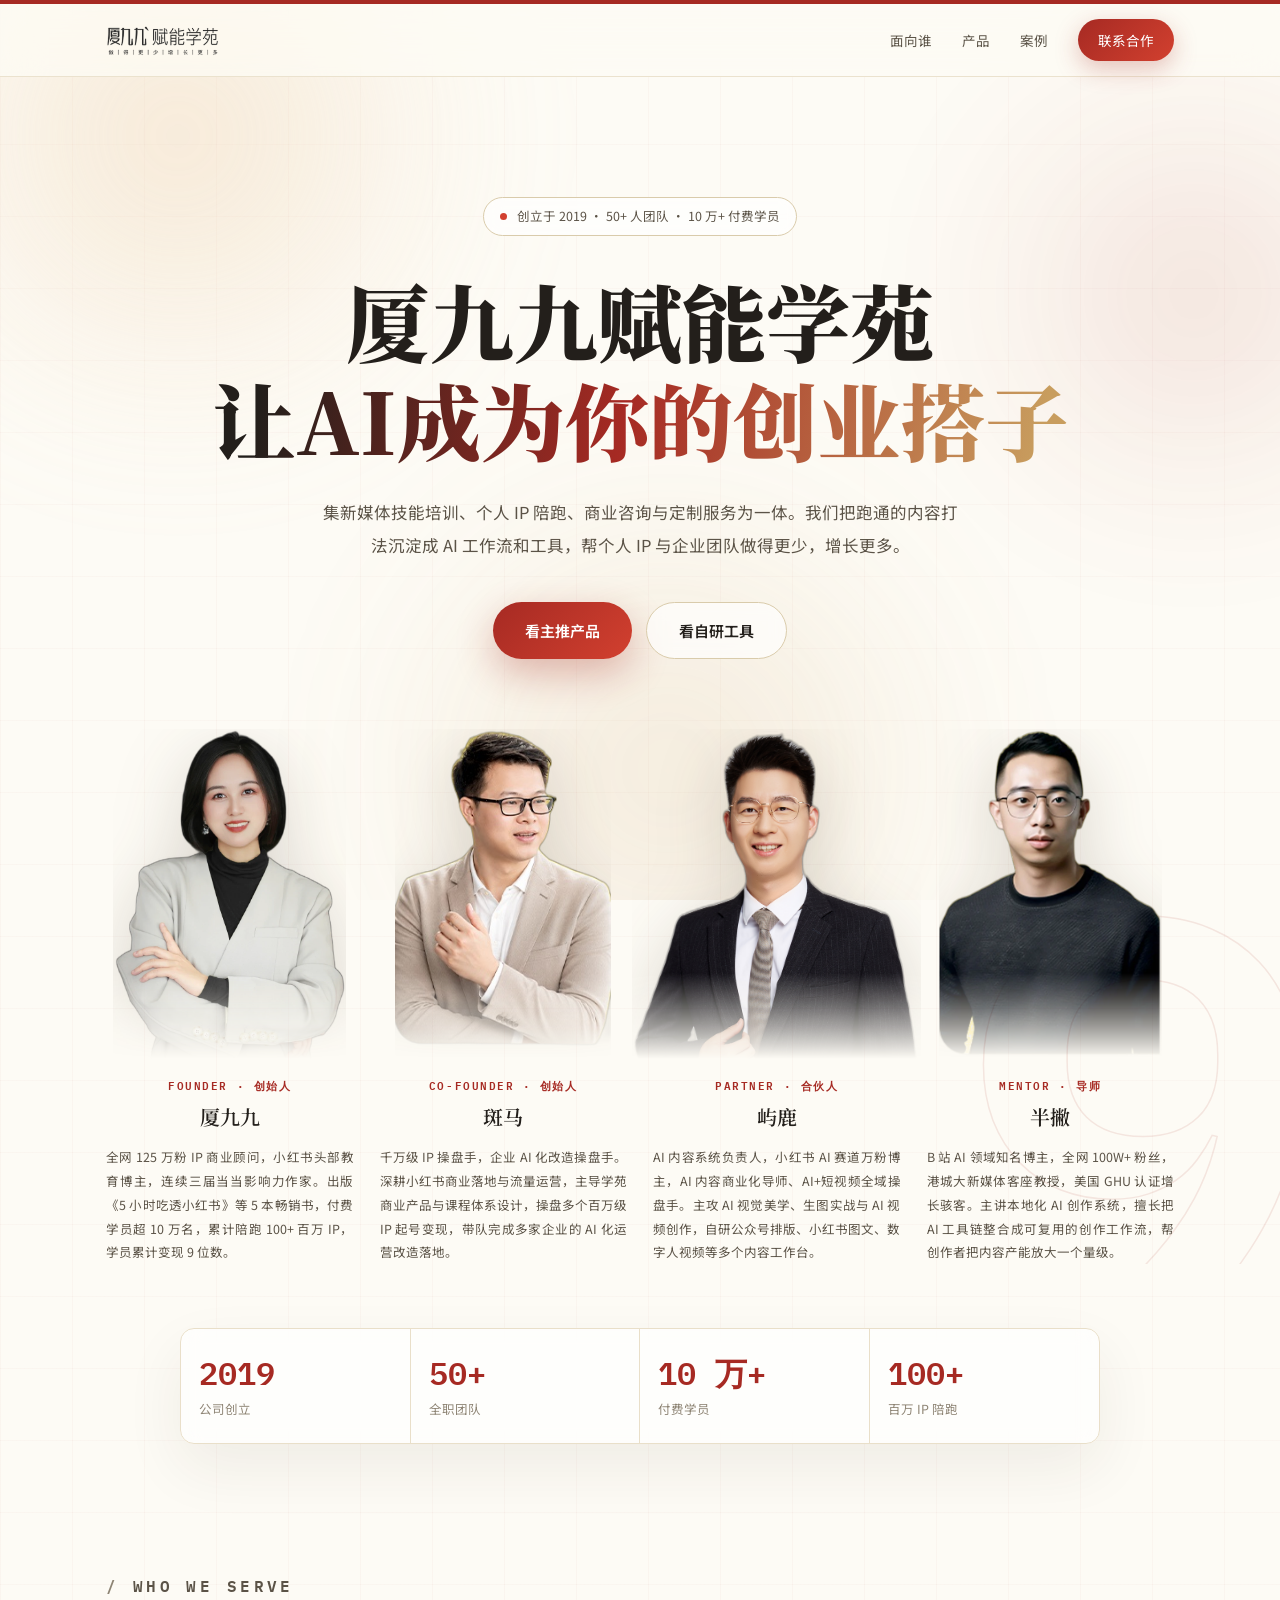
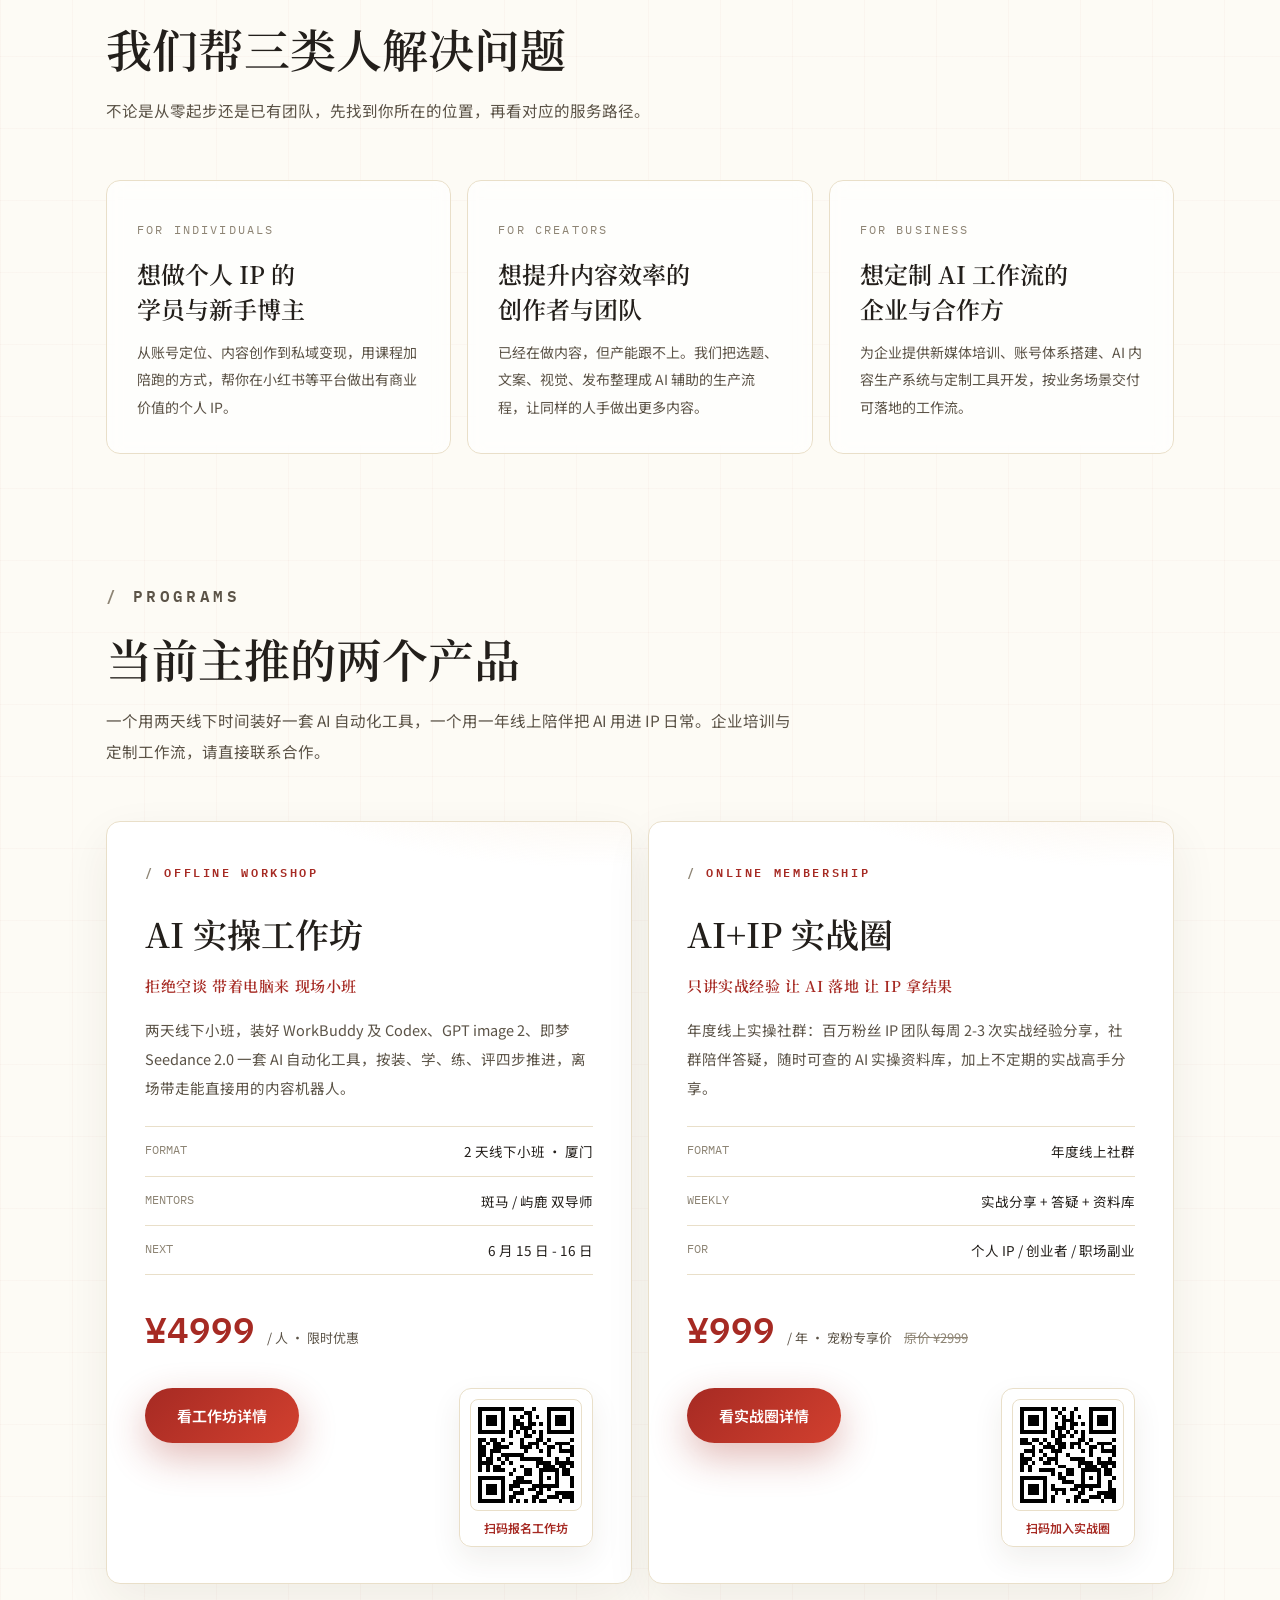
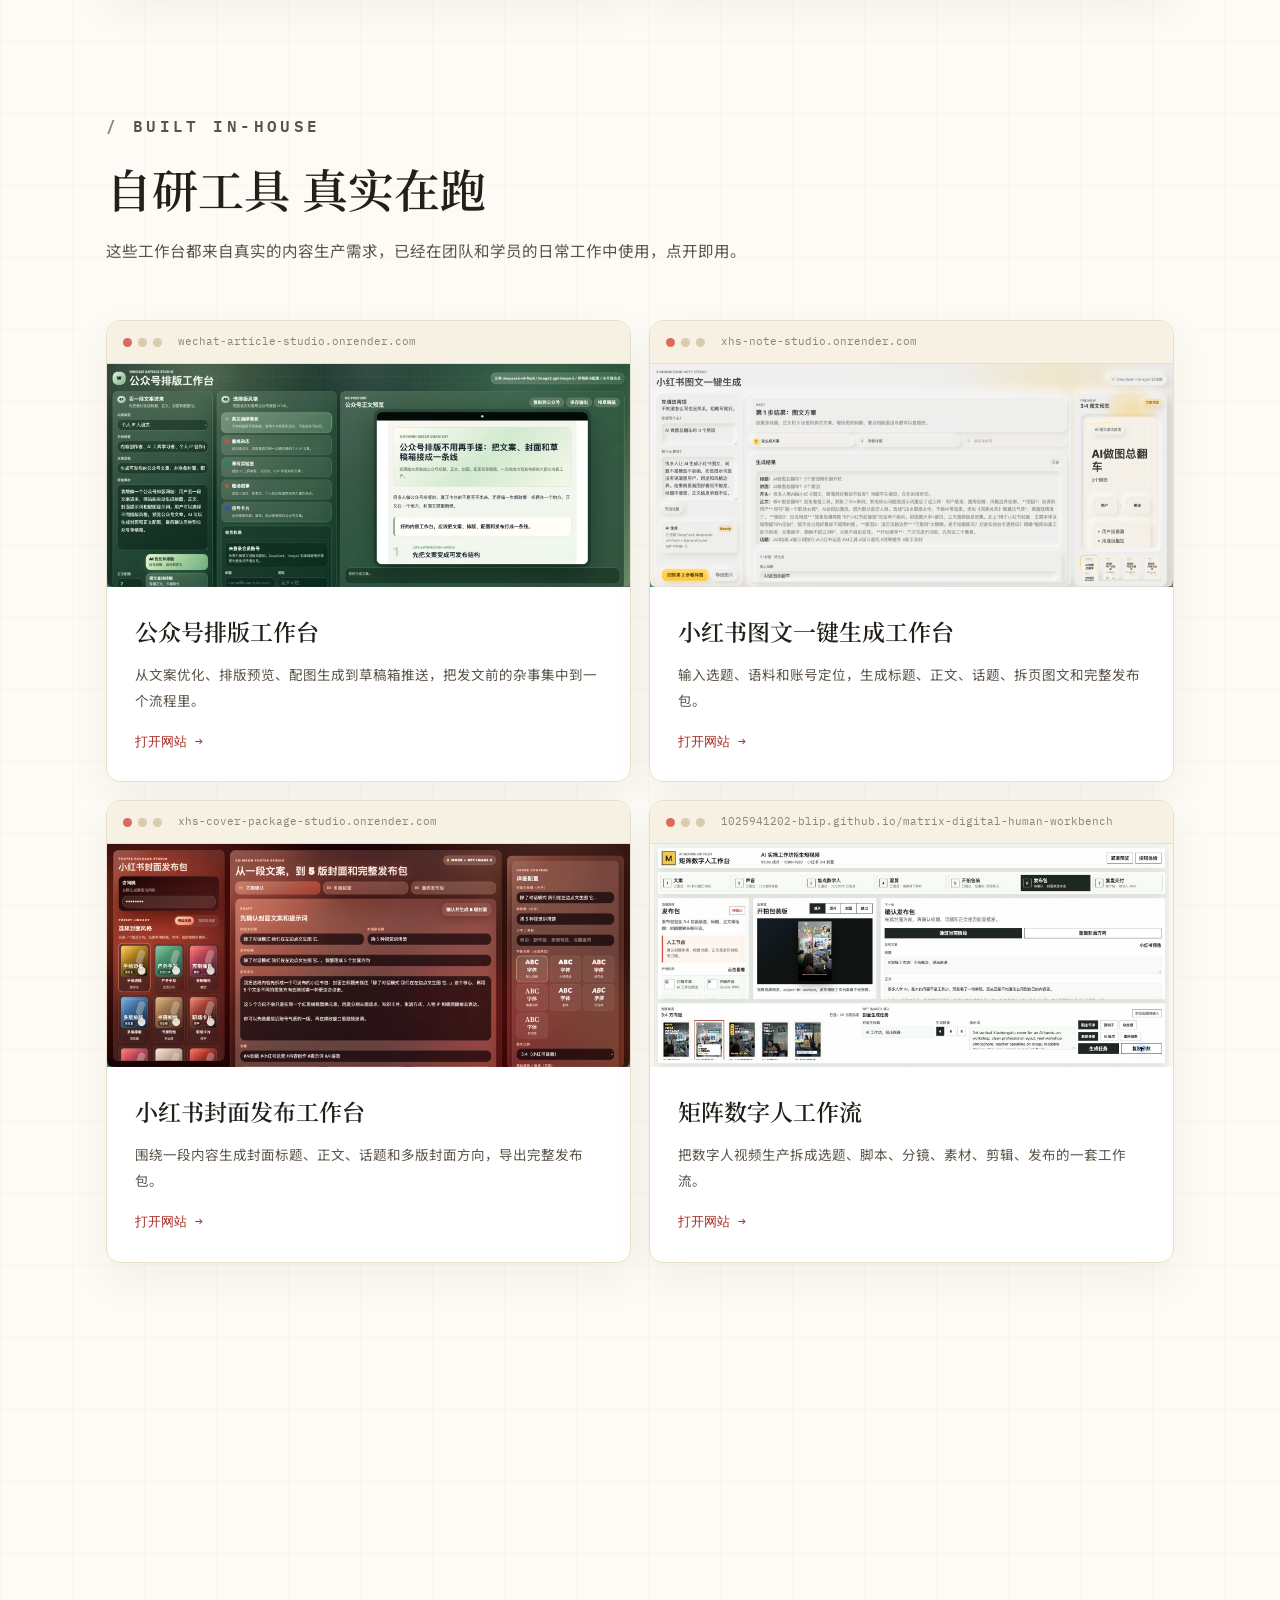
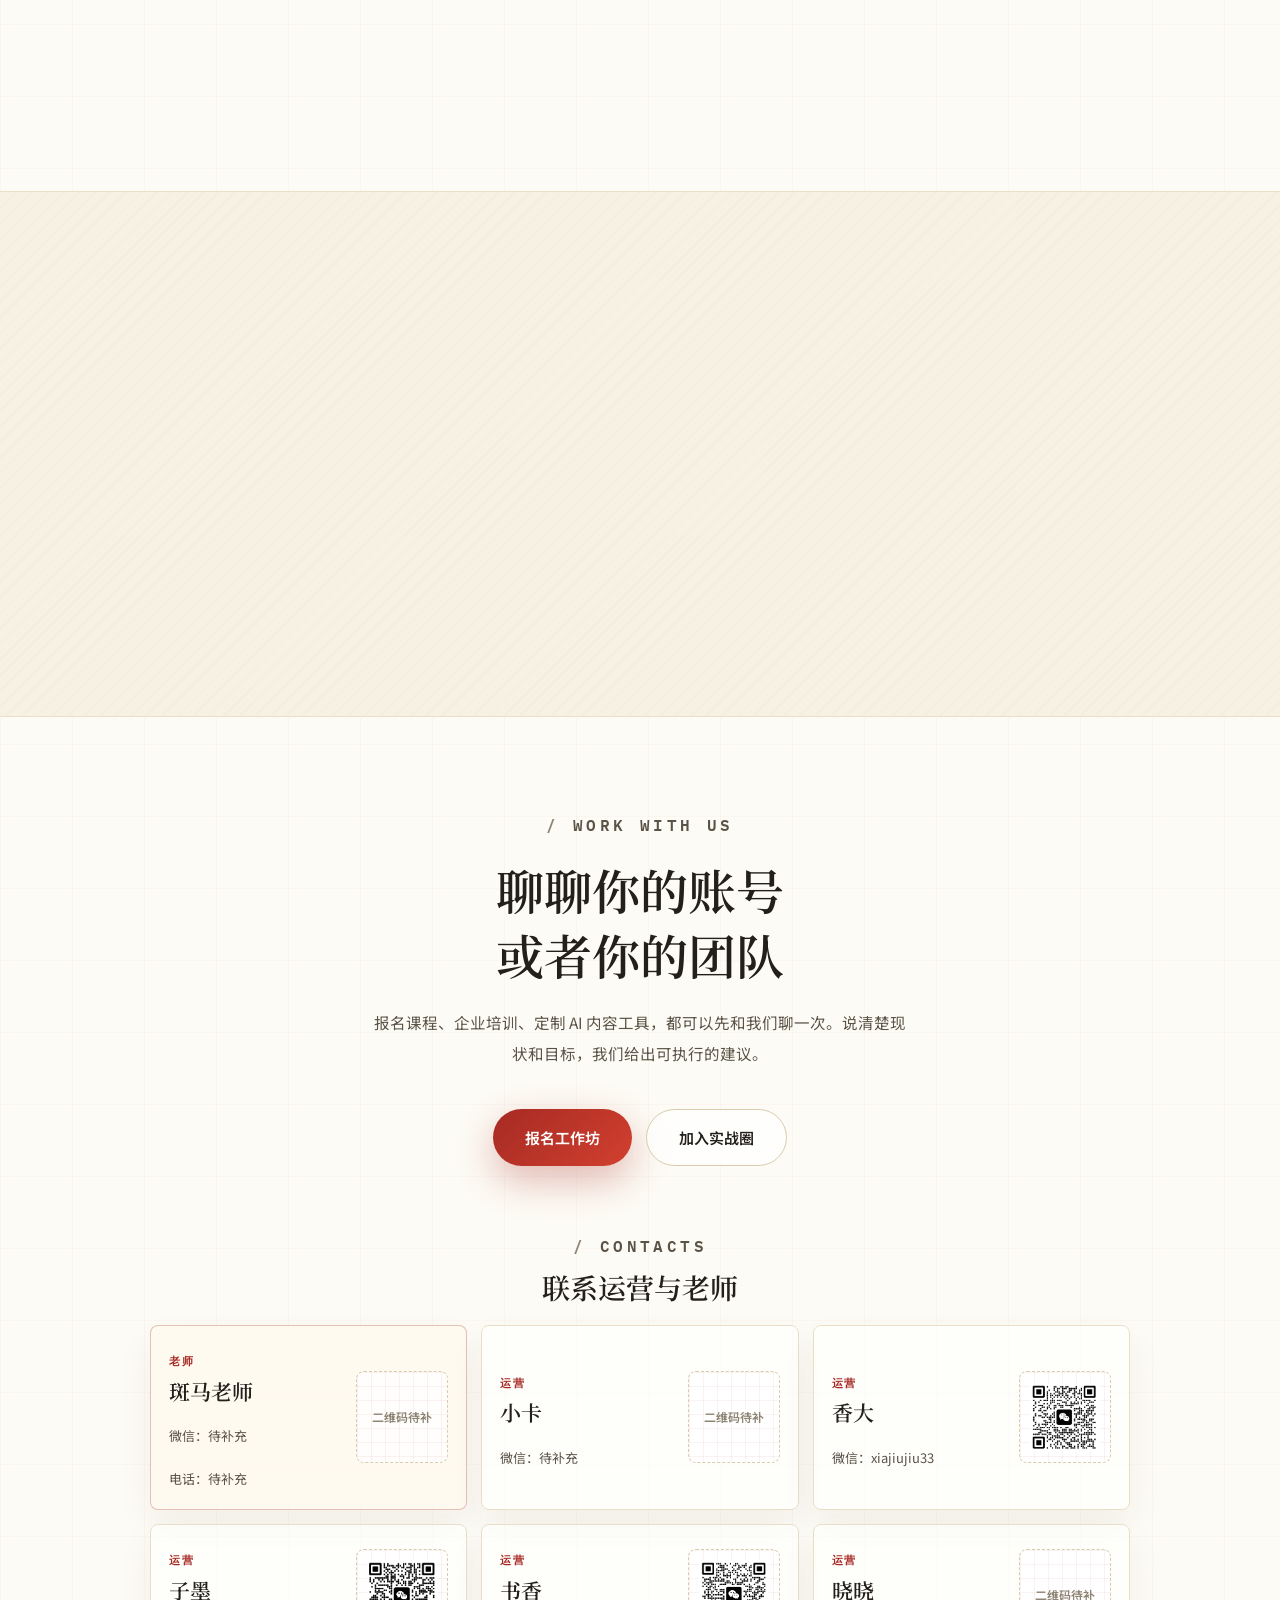
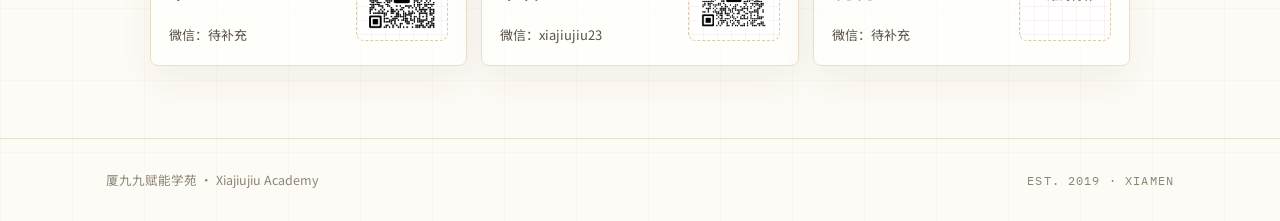
==== commit 4a1b6776: "Add operator WeChat QR codes" ====
--- a/index.html
+++ b/index.html
@@ -7,7 +7,7 @@
   <link rel="preconnect" href="https://fonts.googleapis.com" />
   <link rel="preconnect" href="https://fonts.gstatic.com" crossorigin />
   <link href="https://fonts.googleapis.com/css2?family=IBM+Plex+Mono:wght@400;500;600&family=Noto+Sans+SC:wght@300;400;500;600;700&family=Noto+Serif+SC:wght@500;600;700;900&display=swap" rel="stylesheet" />
-  <link rel="stylesheet" href="assets/light.css?v=20260611-contacts-order" />
+  <link rel="stylesheet" href="assets/light.css?v=20260611-contact-qrs" />
 </head>
 <body>
   <div class="aurora" aria-hidden="true"><i></i><i></i><i></i></div>
@@ -318,9 +318,9 @@
               <div>
                 <span class="contact-role">运营</span>
                 <h4>香大</h4>
-                <p>微信：待补充</p>
-              </div>
-              <div class="contact-qr">二维码待补</div>
+                <p>微信：xiajiujiu33</p>
+              </div>
+              <div class="contact-qr"><img src="assets/qr/xiangda-wechat.png" alt="香大微信二维码" /></div>
             </article>
             <article class="contact-card">
               <div>
@@ -328,15 +328,15 @@
                 <h4>子墨</h4>
                 <p>微信：待补充</p>
               </div>
-              <div class="contact-qr">二维码待补</div>
+              <div class="contact-qr"><img src="assets/qr/zimo-wechat.png" alt="子墨微信二维码" /></div>
             </article>
             <article class="contact-card">
               <div>
                 <span class="contact-role">运营</span>
                 <h4>书香</h4>
-                <p>微信：待补充</p>
-              </div>
-              <div class="contact-qr">二维码待补</div>
+                <p>微信：xiajiujiu23</p>
+              </div>
+              <div class="contact-qr"><img src="assets/qr/shuxiang-wechat.png" alt="书香微信二维码" /></div>
             </article>
             <article class="contact-card">
               <div>
--- a/assets/light.css
+++ b/assets/light.css
@@ -1003,6 +1003,7 @@
 .contact-qr {
   display: grid;
   place-items: center;
+  overflow: hidden;
   width: 92px;
   height: 92px;
   padding: 10px;
@@ -1018,6 +1019,15 @@
   font-weight: 600;
   line-height: 1.35;
   text-align: center;
+}
+
+.contact-qr img {
+  display: block;
+  width: auto;
+  height: auto;
+  max-width: 100%;
+  max-height: 100%;
+  object-fit: contain;
 }
 
 .closing .footer {
@@ -1860,7 +1870,8 @@
 
   .contact-qr {
     width: 100%;
-    height: 90px;
+    height: auto;
+    aspect-ratio: 1;
     margin-top: 12px;
   }
 
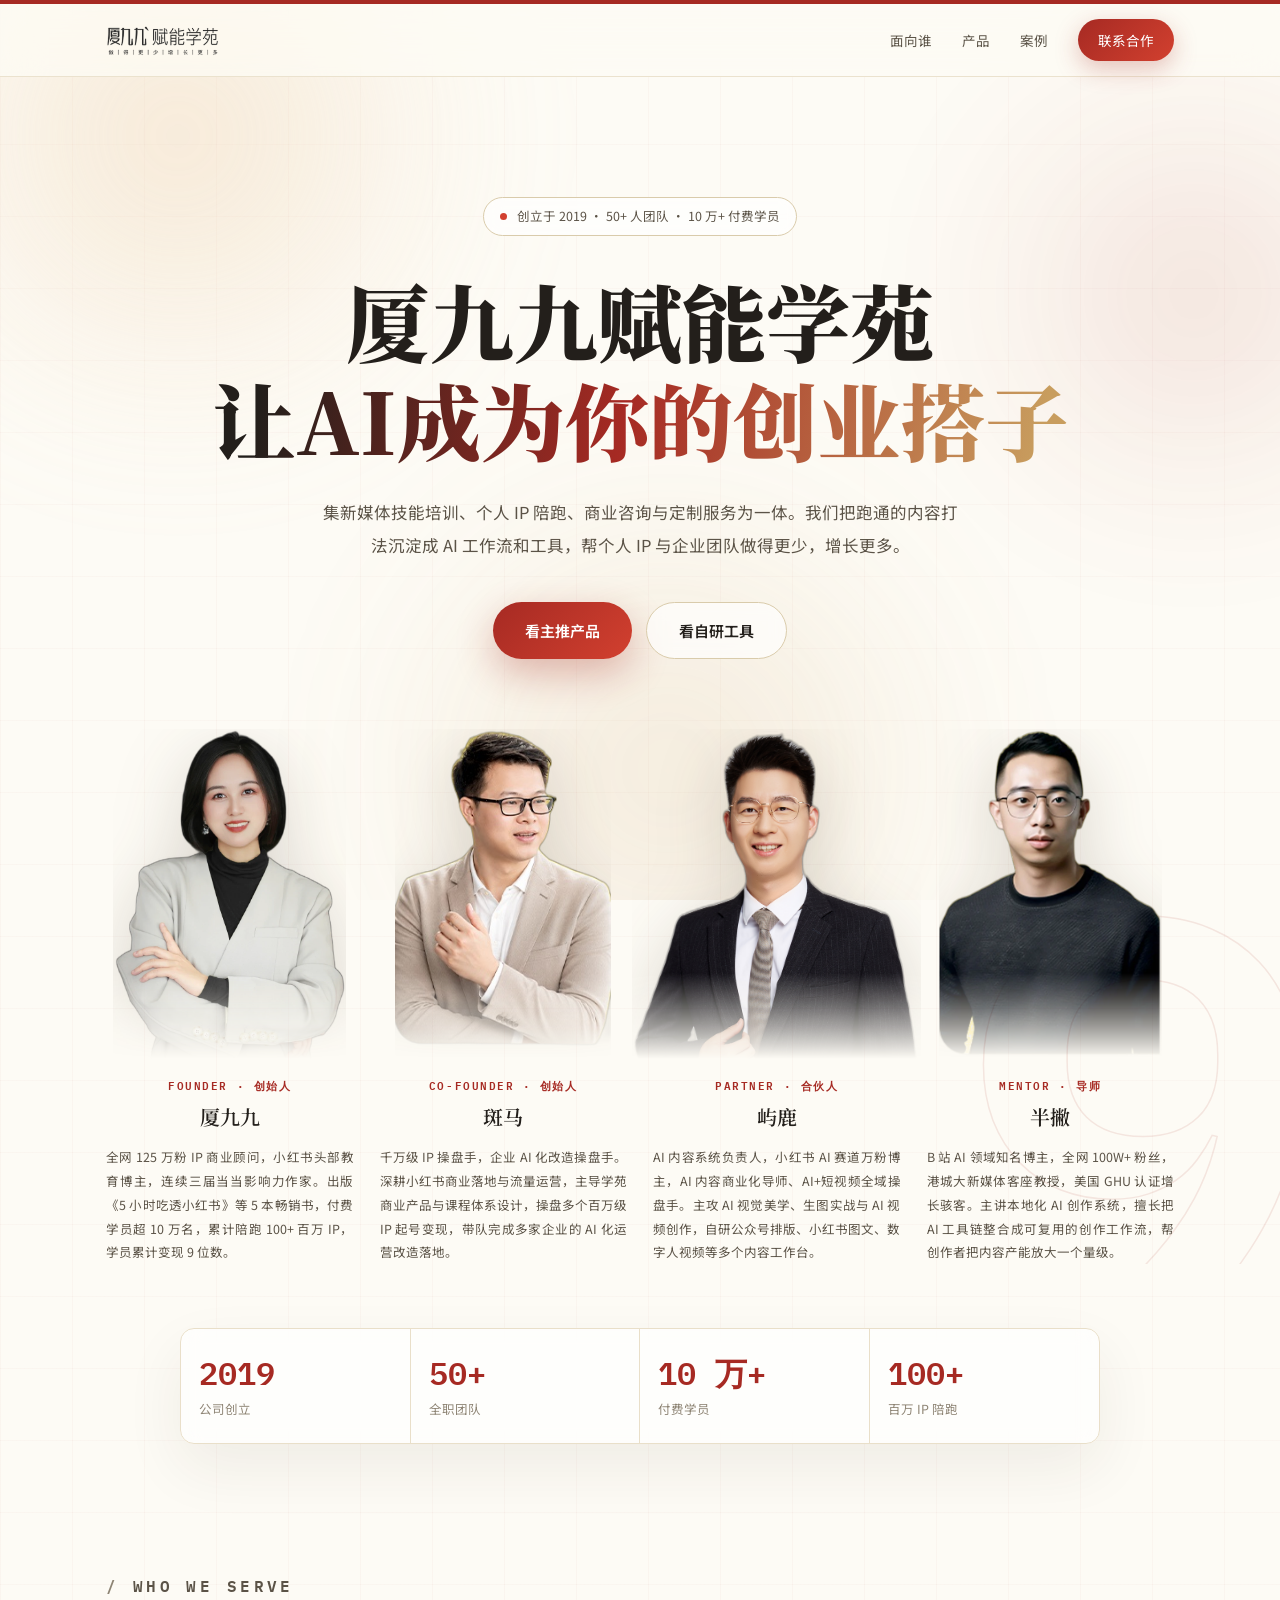
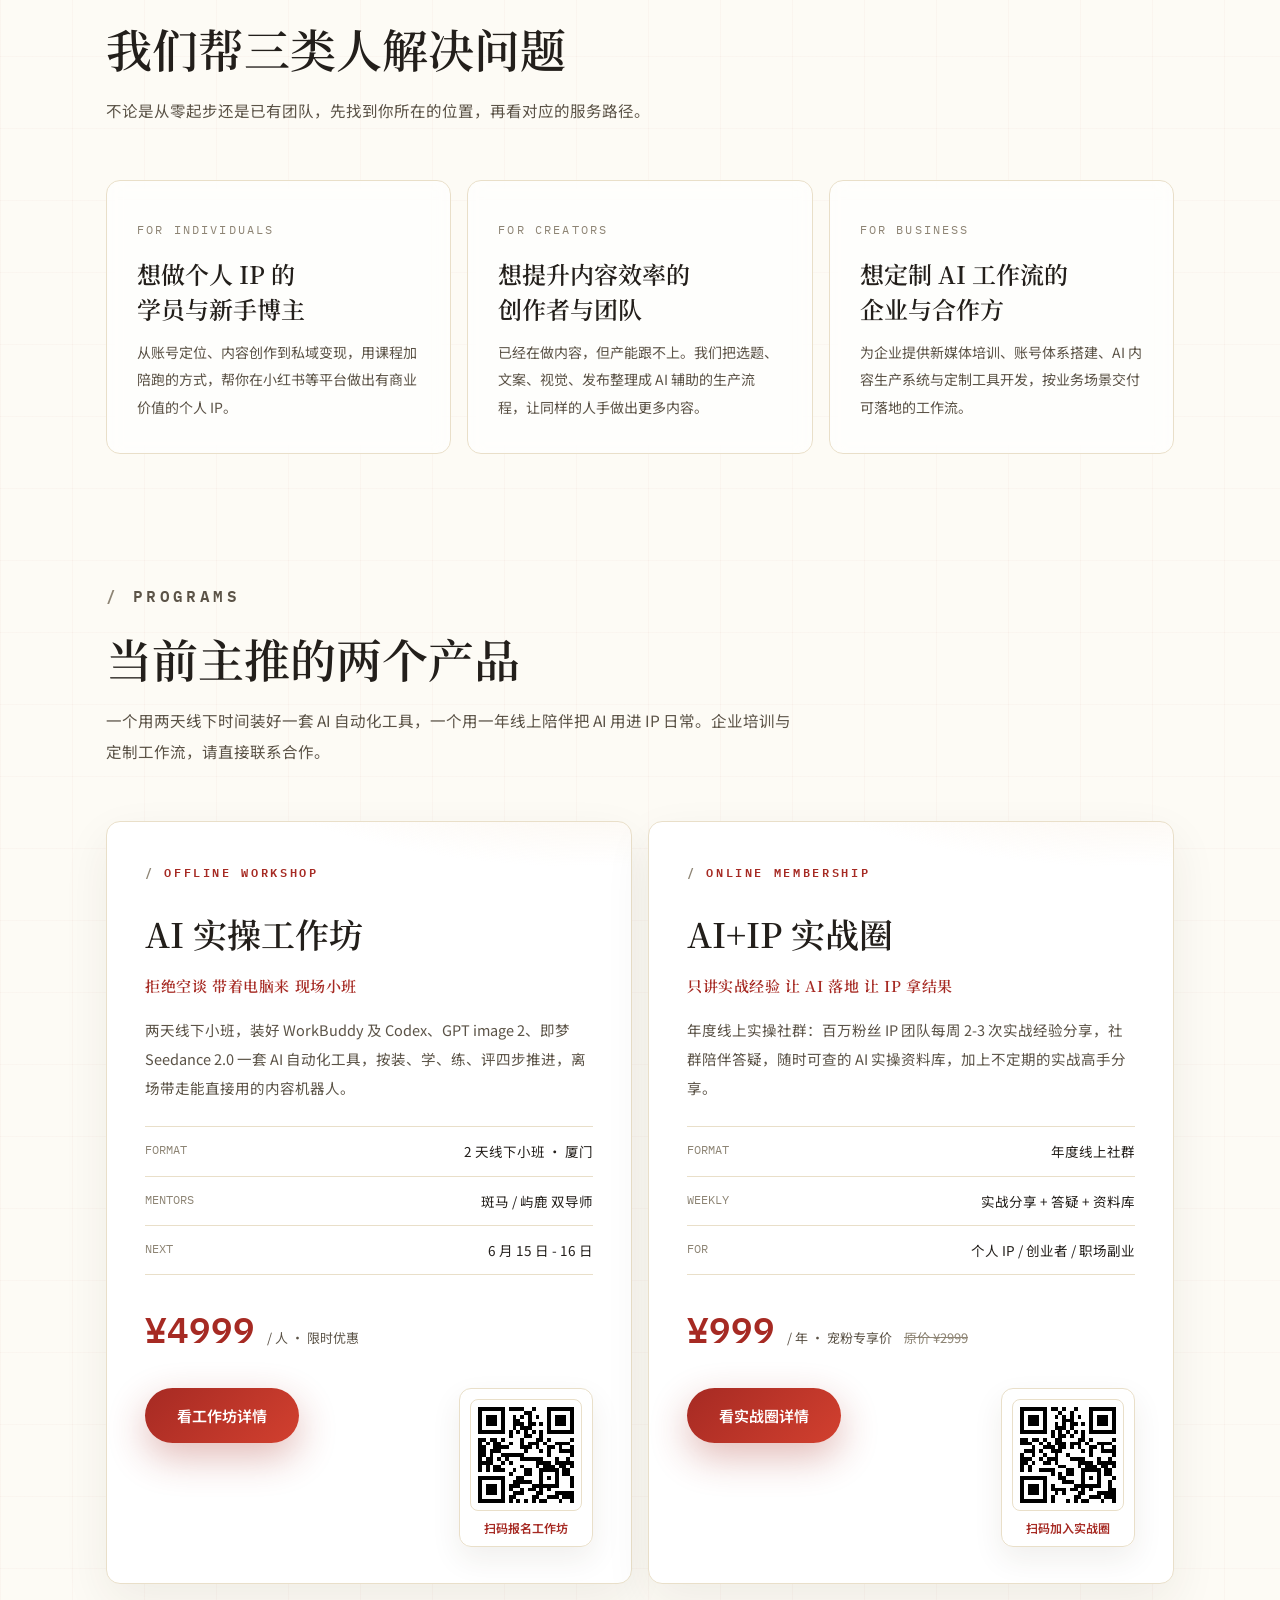
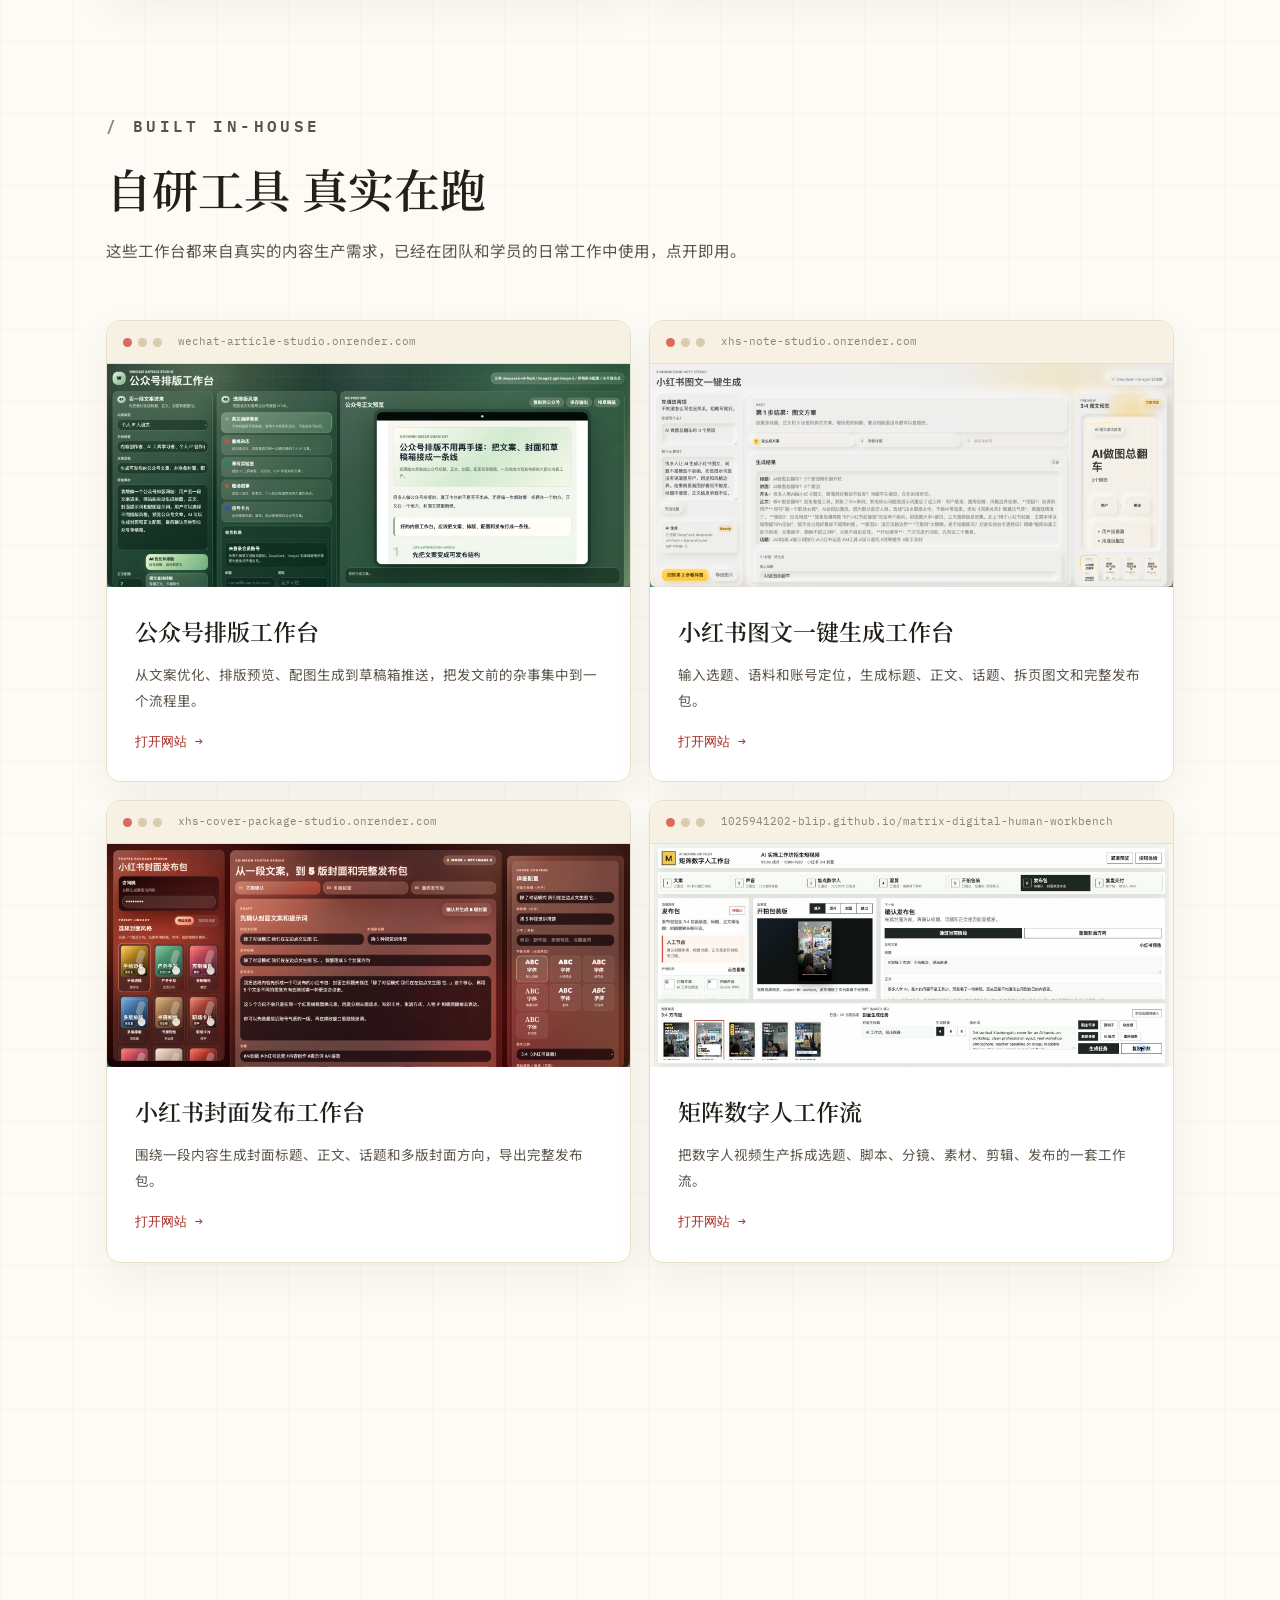
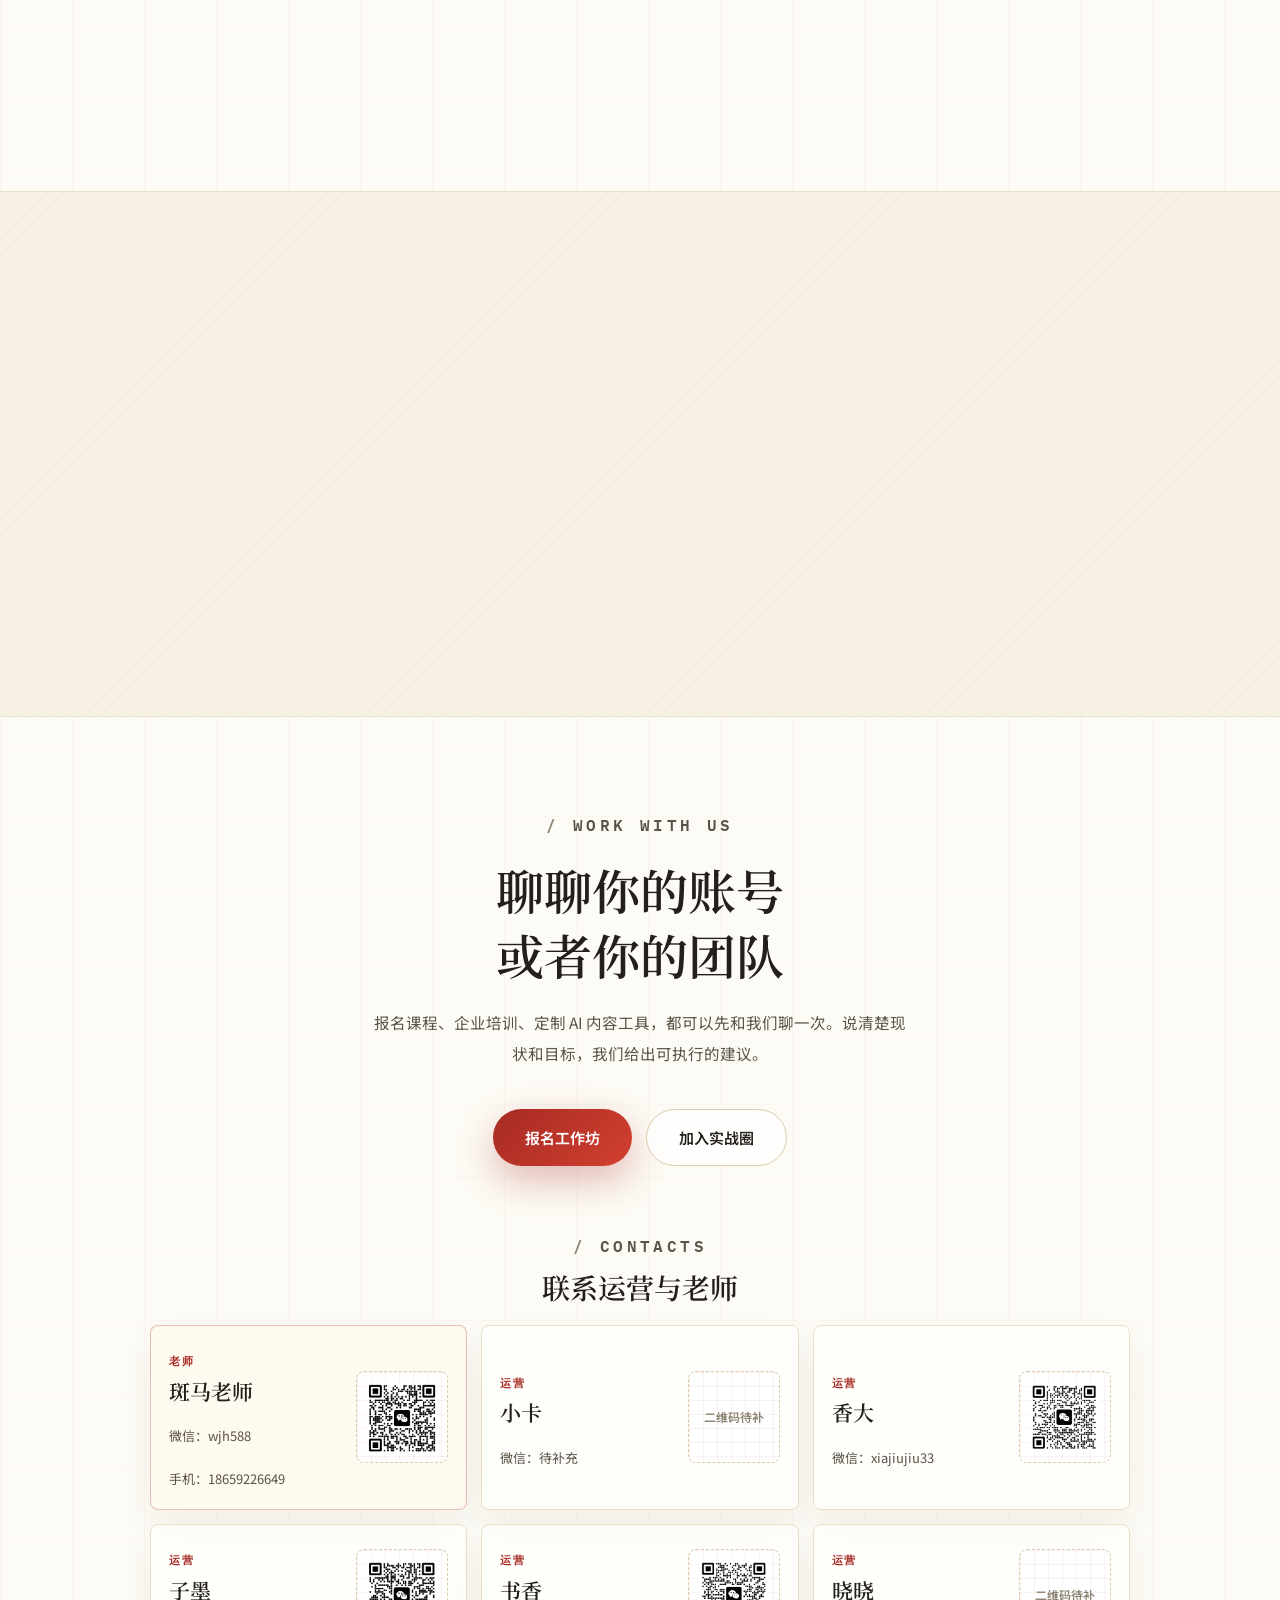
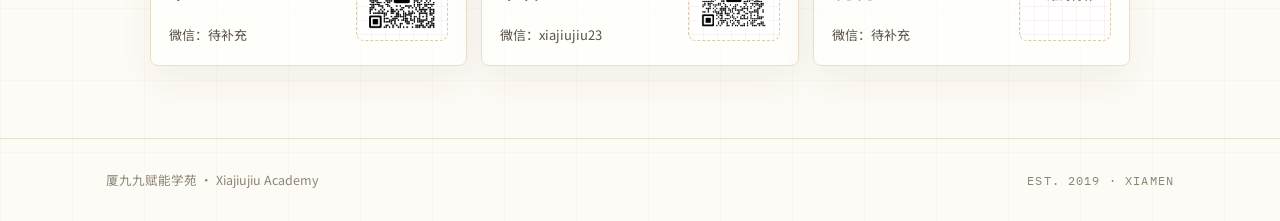
==== commit 34ad2595: "Add Banma contact QR code" ====
--- a/index.html
+++ b/index.html
@@ -301,10 +301,10 @@
               <div>
                 <span class="contact-role">老师</span>
                 <h4>斑马老师</h4>
-                <p>微信：待补充</p>
-                <p>电话：待补充</p>
-              </div>
-              <div class="contact-qr">二维码待补</div>
+                <p>微信：wjh588</p>
+                <p>手机：18659226649</p>
+              </div>
+              <div class="contact-qr"><img src="assets/qr/banma-wechat.png" alt="斑马老师微信二维码" /></div>
             </article>
             <article class="contact-card">
               <div>
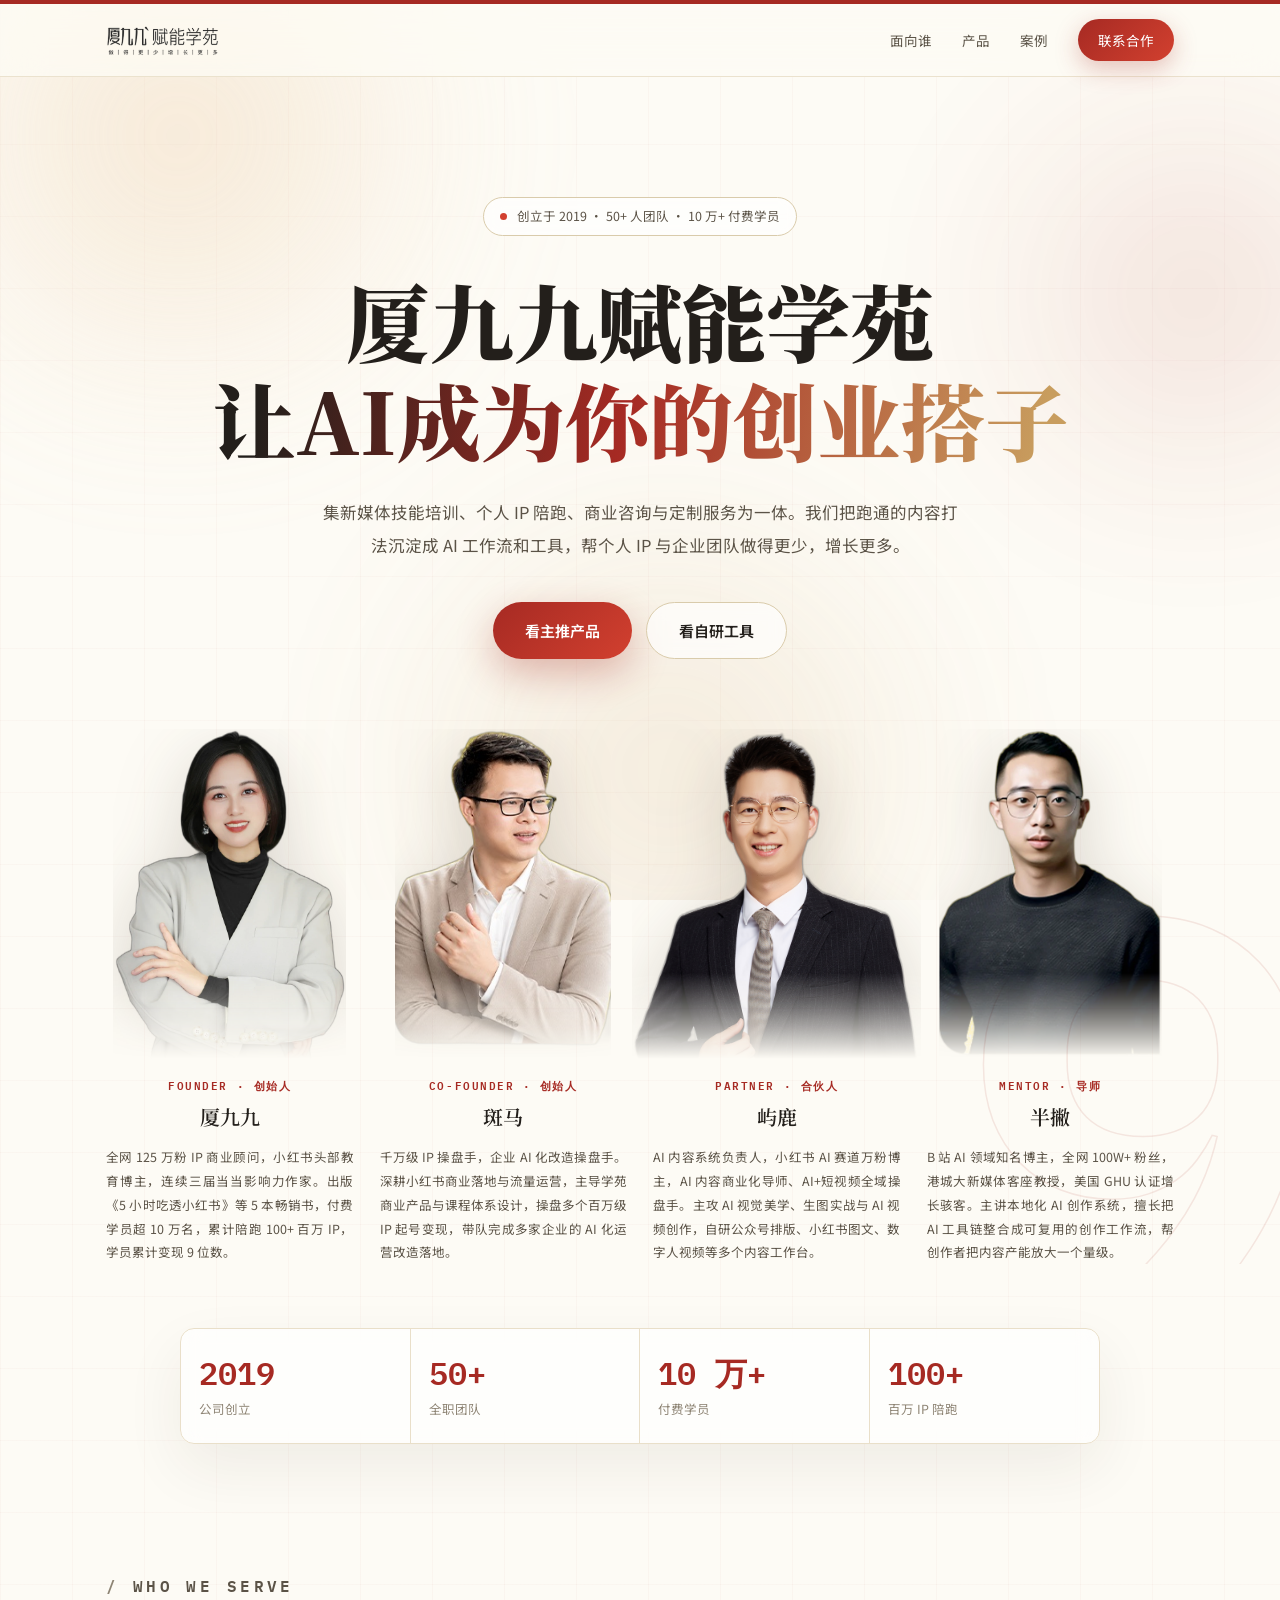
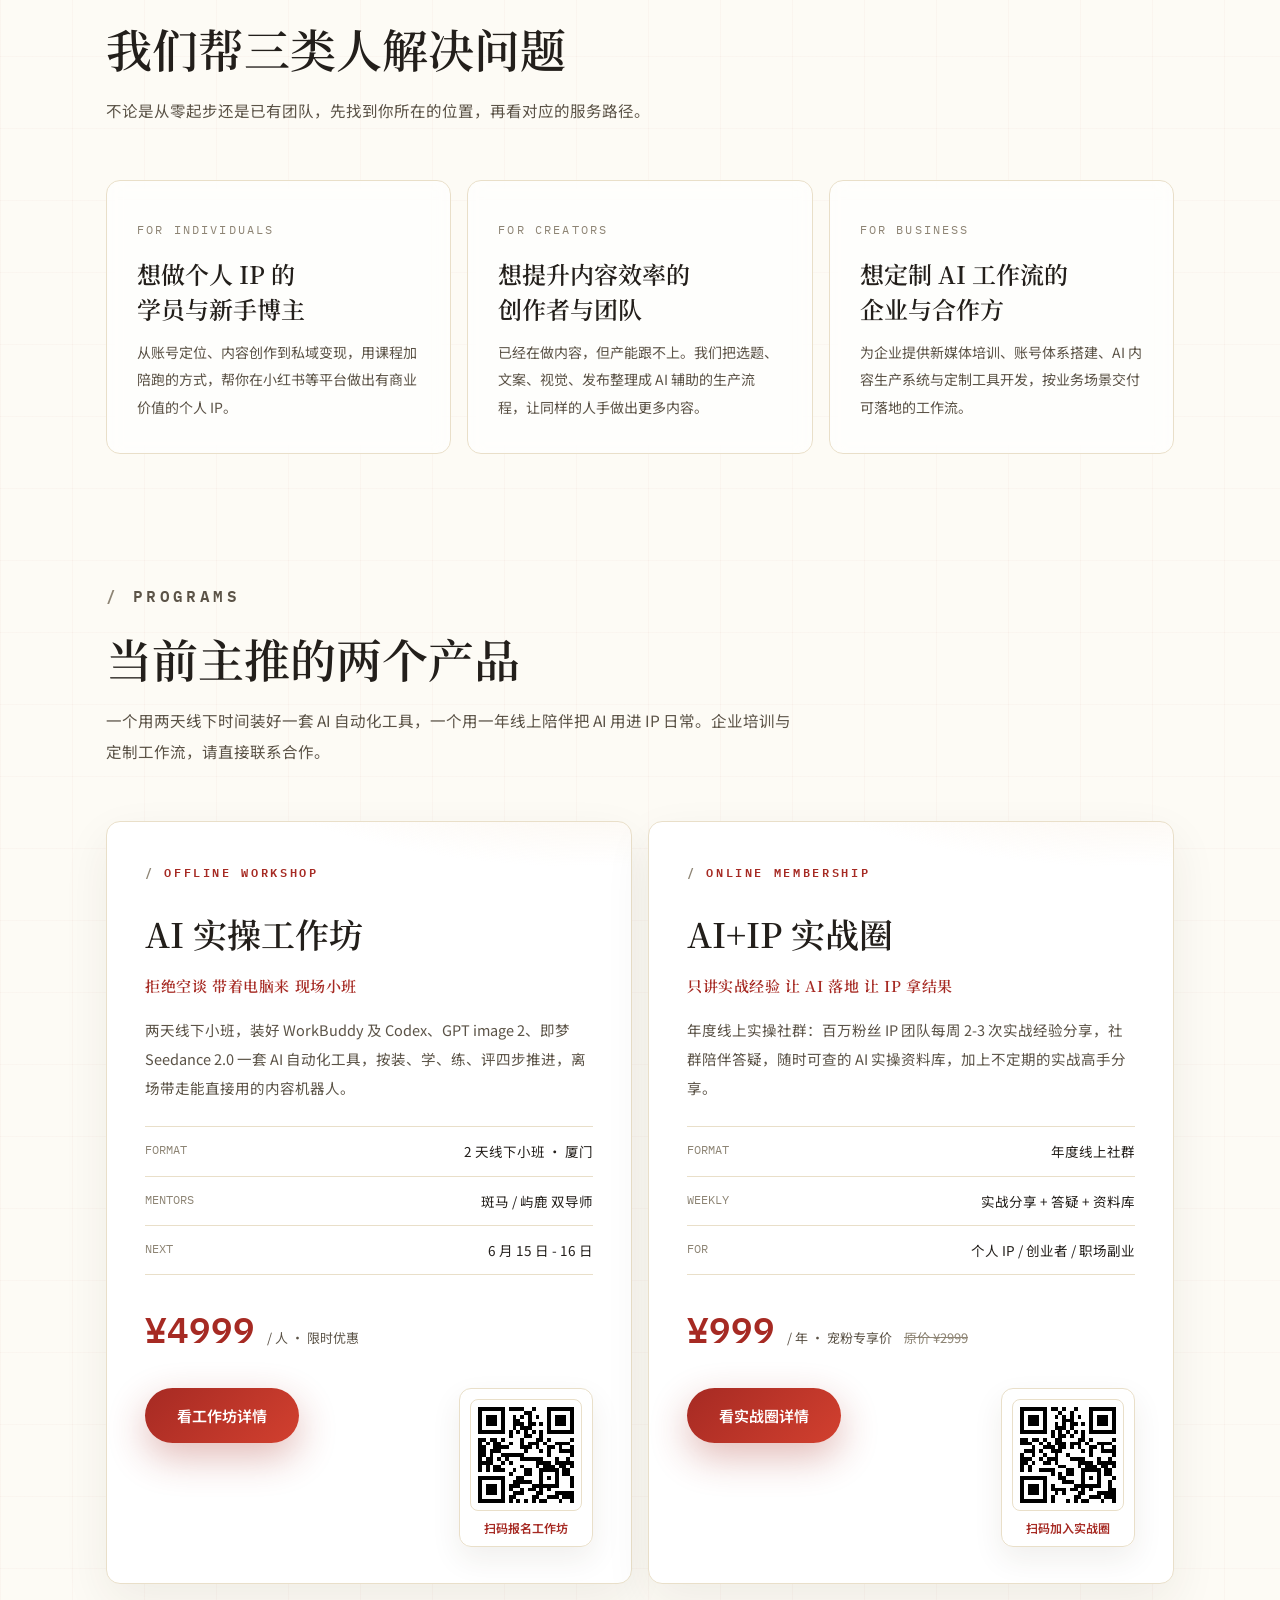
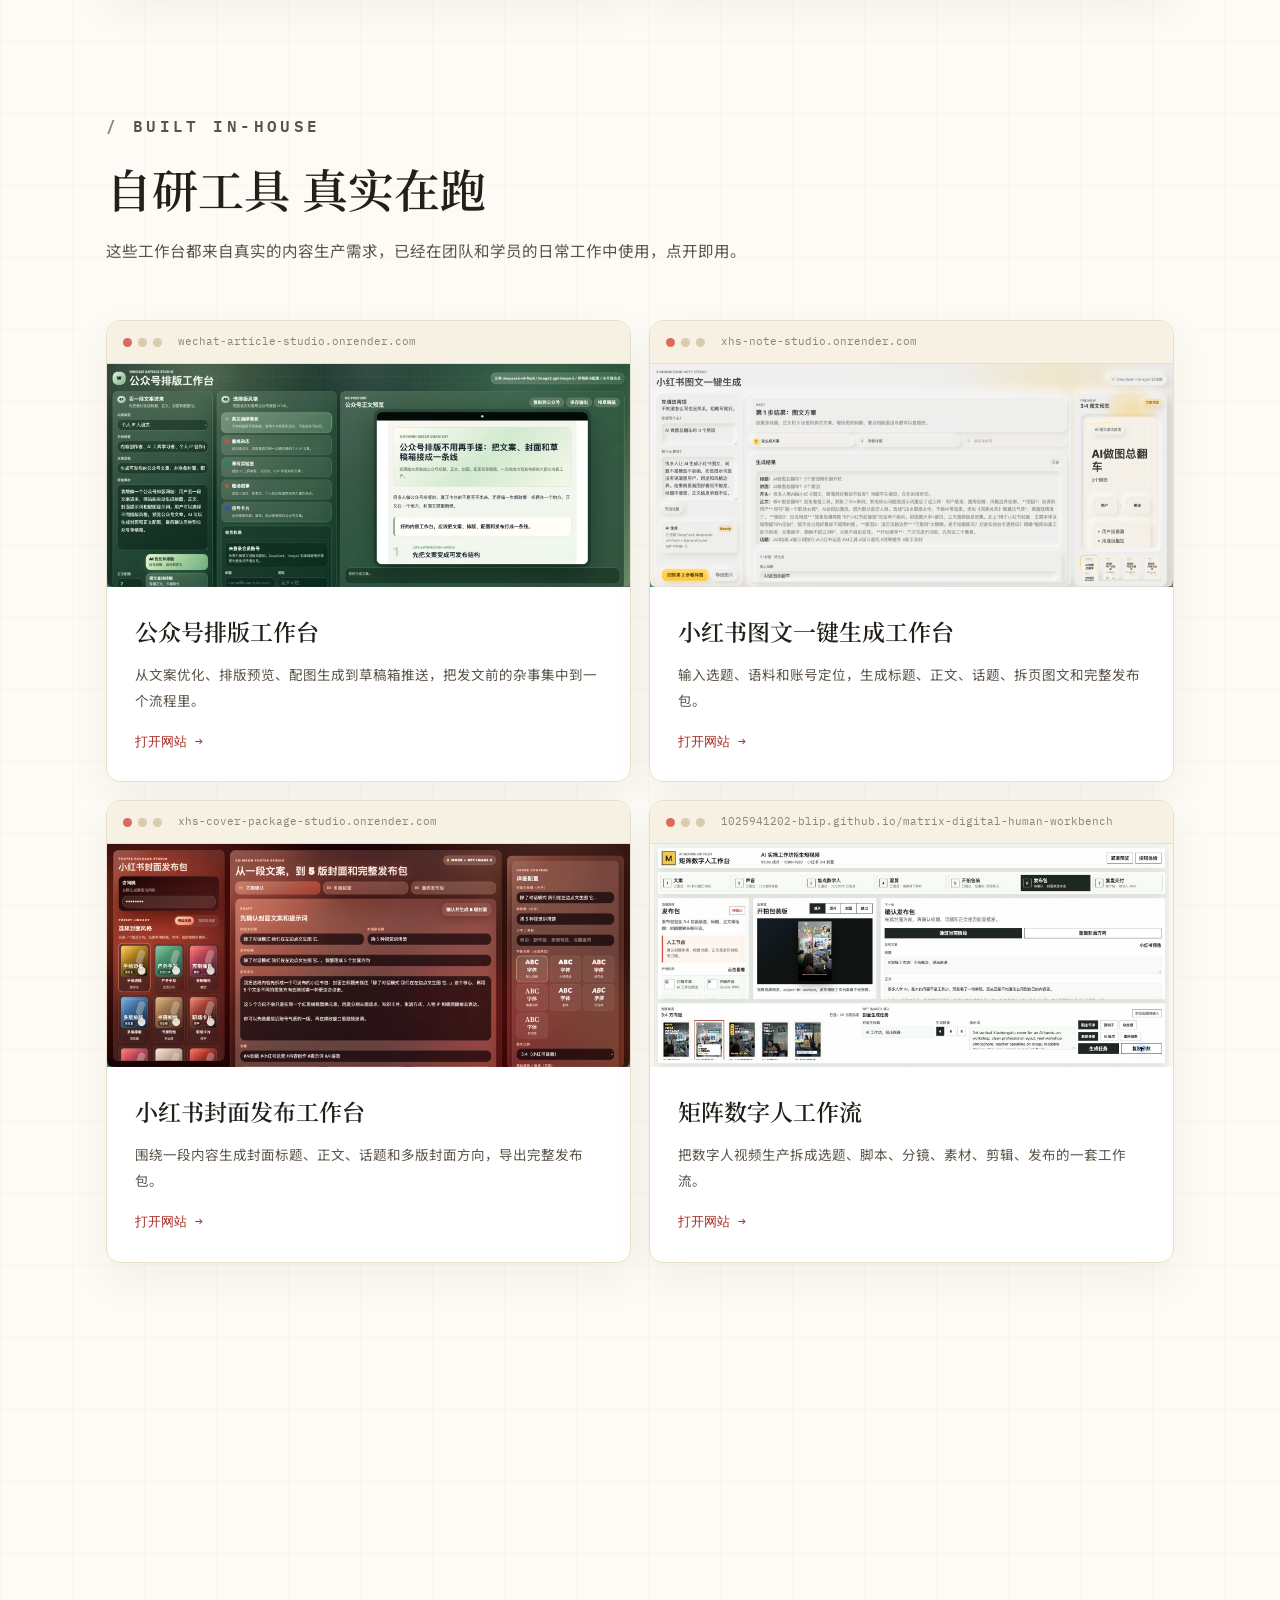
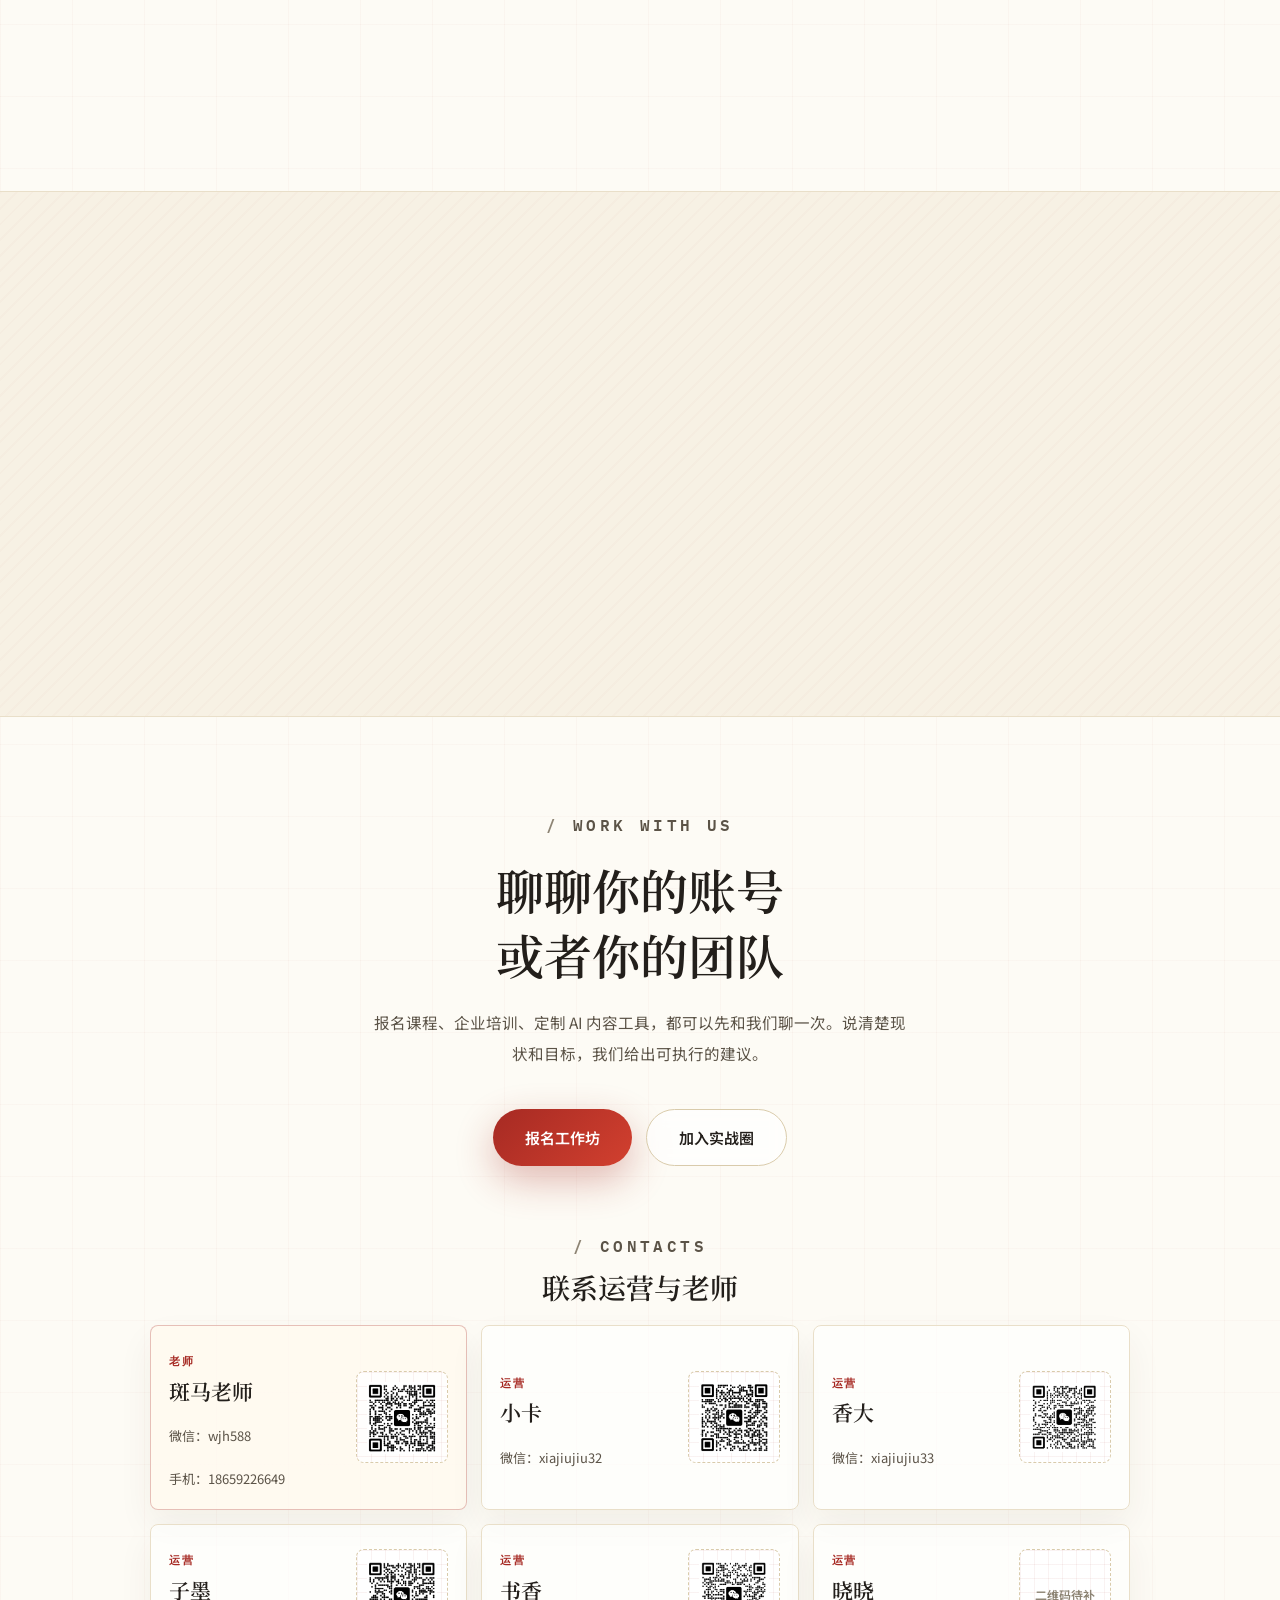
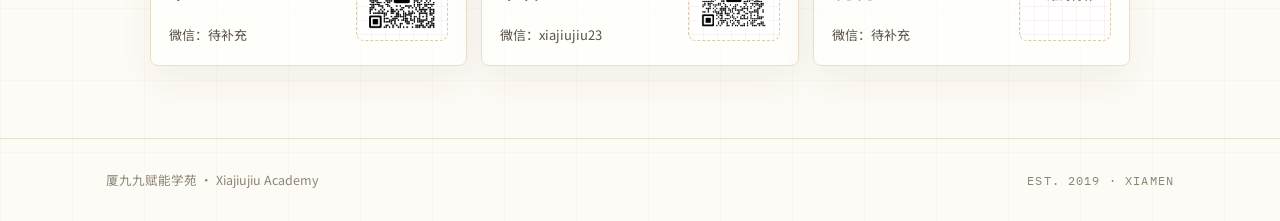
==== commit db4a07a7: "Add Xiaoka contact QR code" ====
--- a/index.html
+++ b/index.html
@@ -310,9 +310,9 @@
               <div>
                 <span class="contact-role">运营</span>
                 <h4>小卡</h4>
-                <p>微信：待补充</p>
-              </div>
-              <div class="contact-qr">二维码待补</div>
+                <p>微信：xiajiujiu32</p>
+              </div>
+              <div class="contact-qr"><img src="assets/qr/xiaoka-wechat.png" alt="小卡微信二维码" /></div>
             </article>
             <article class="contact-card">
               <div>
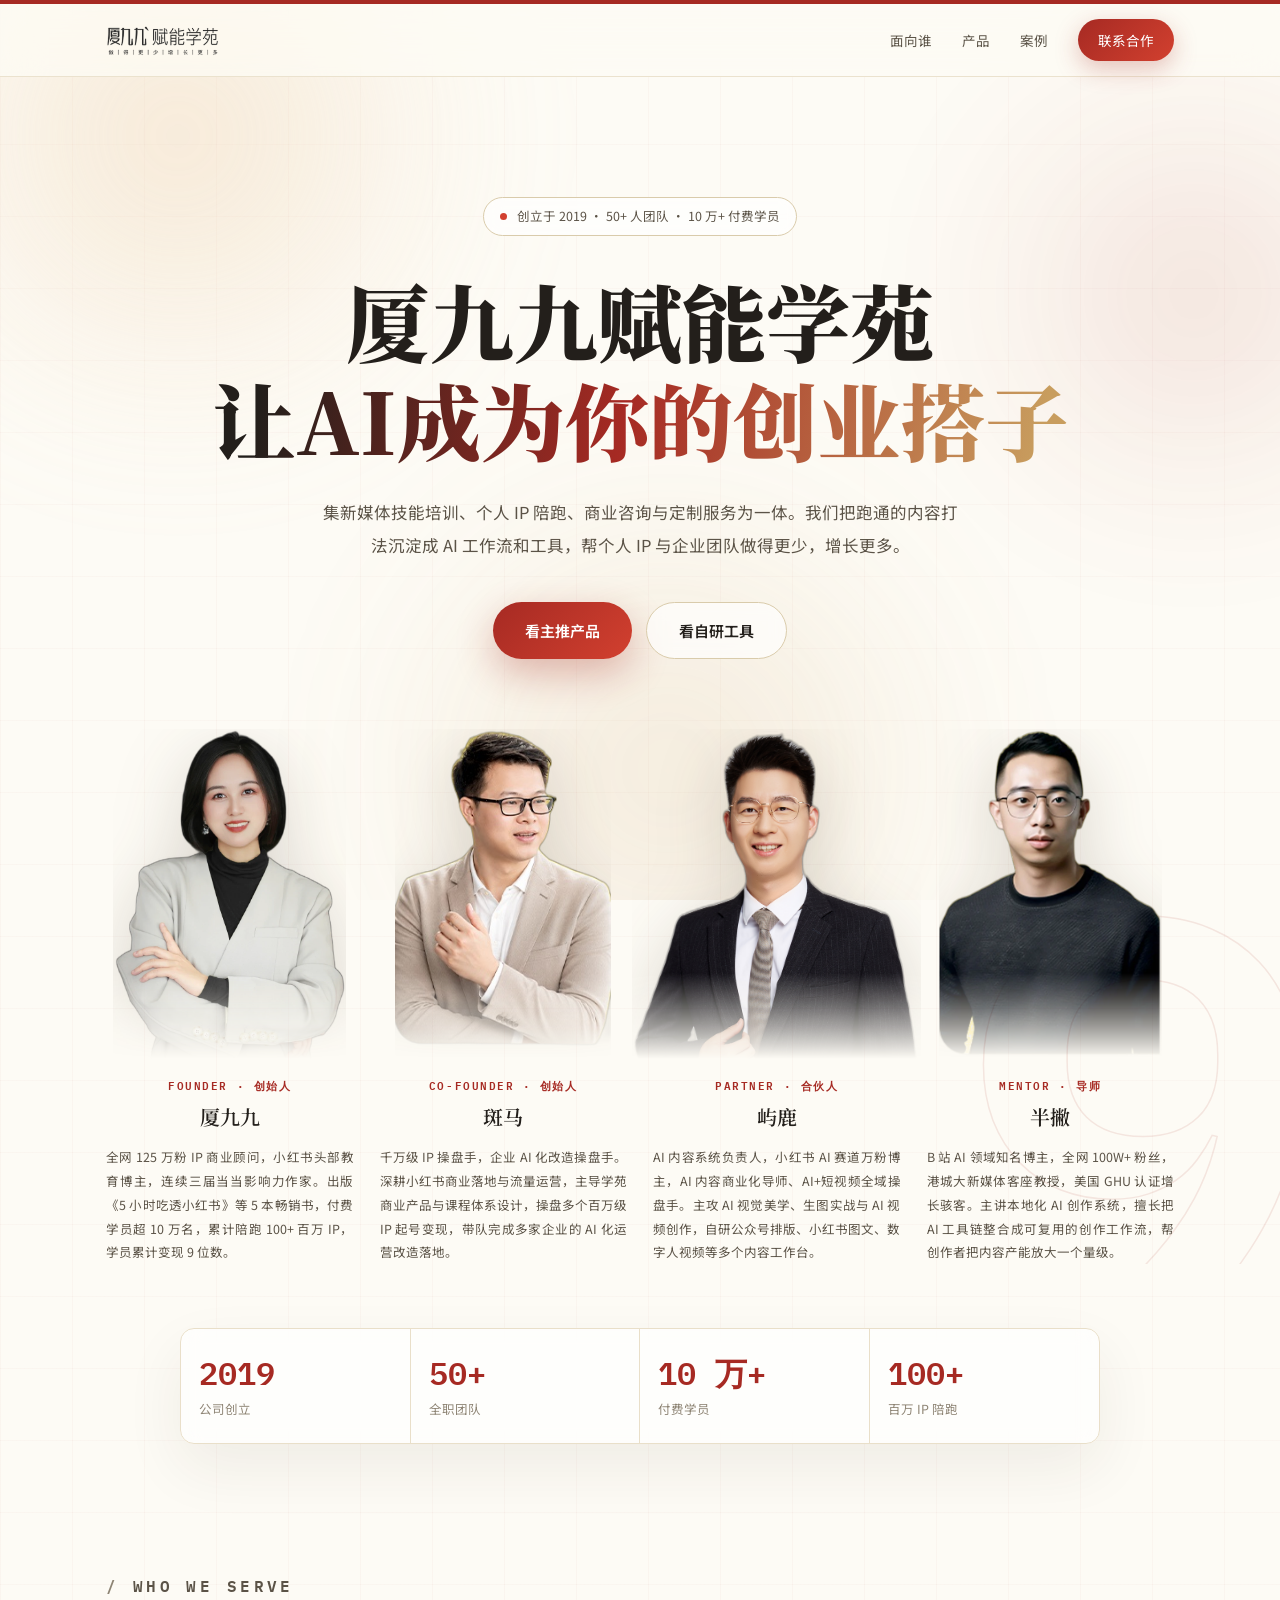
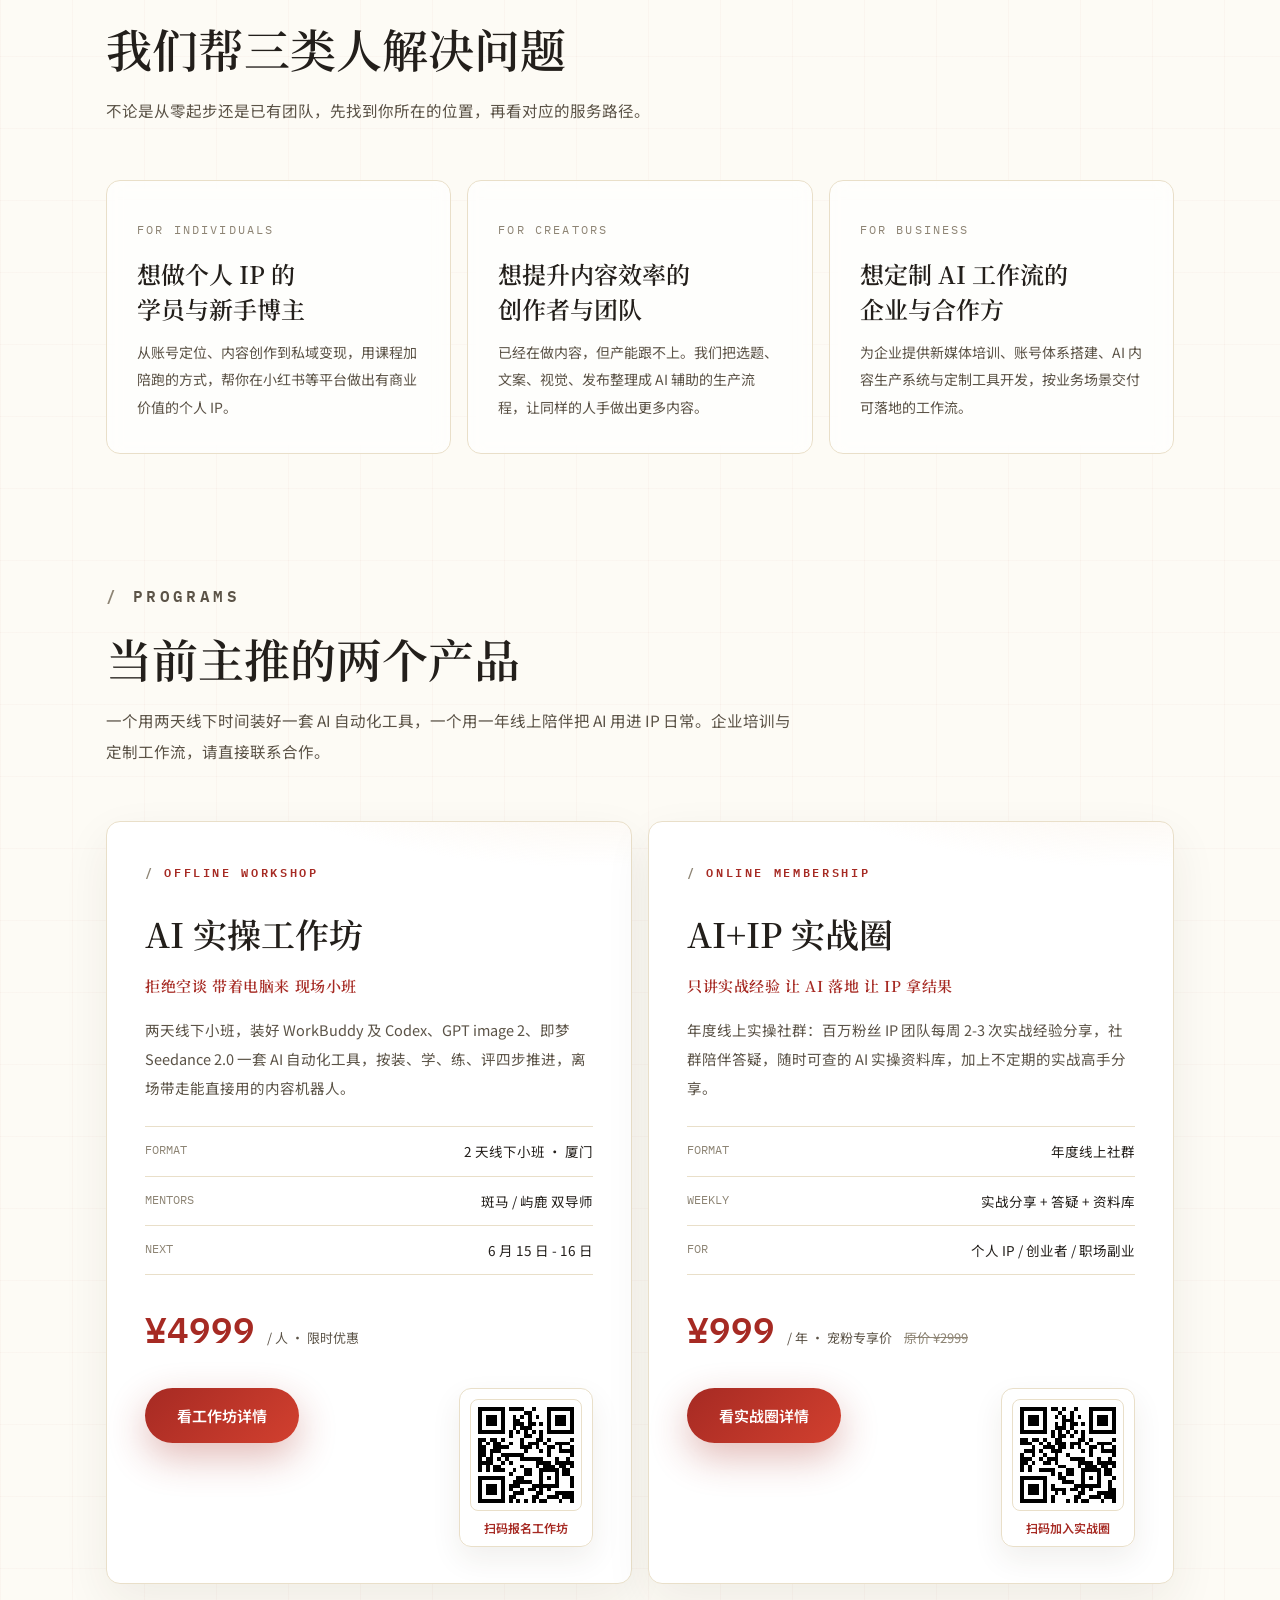
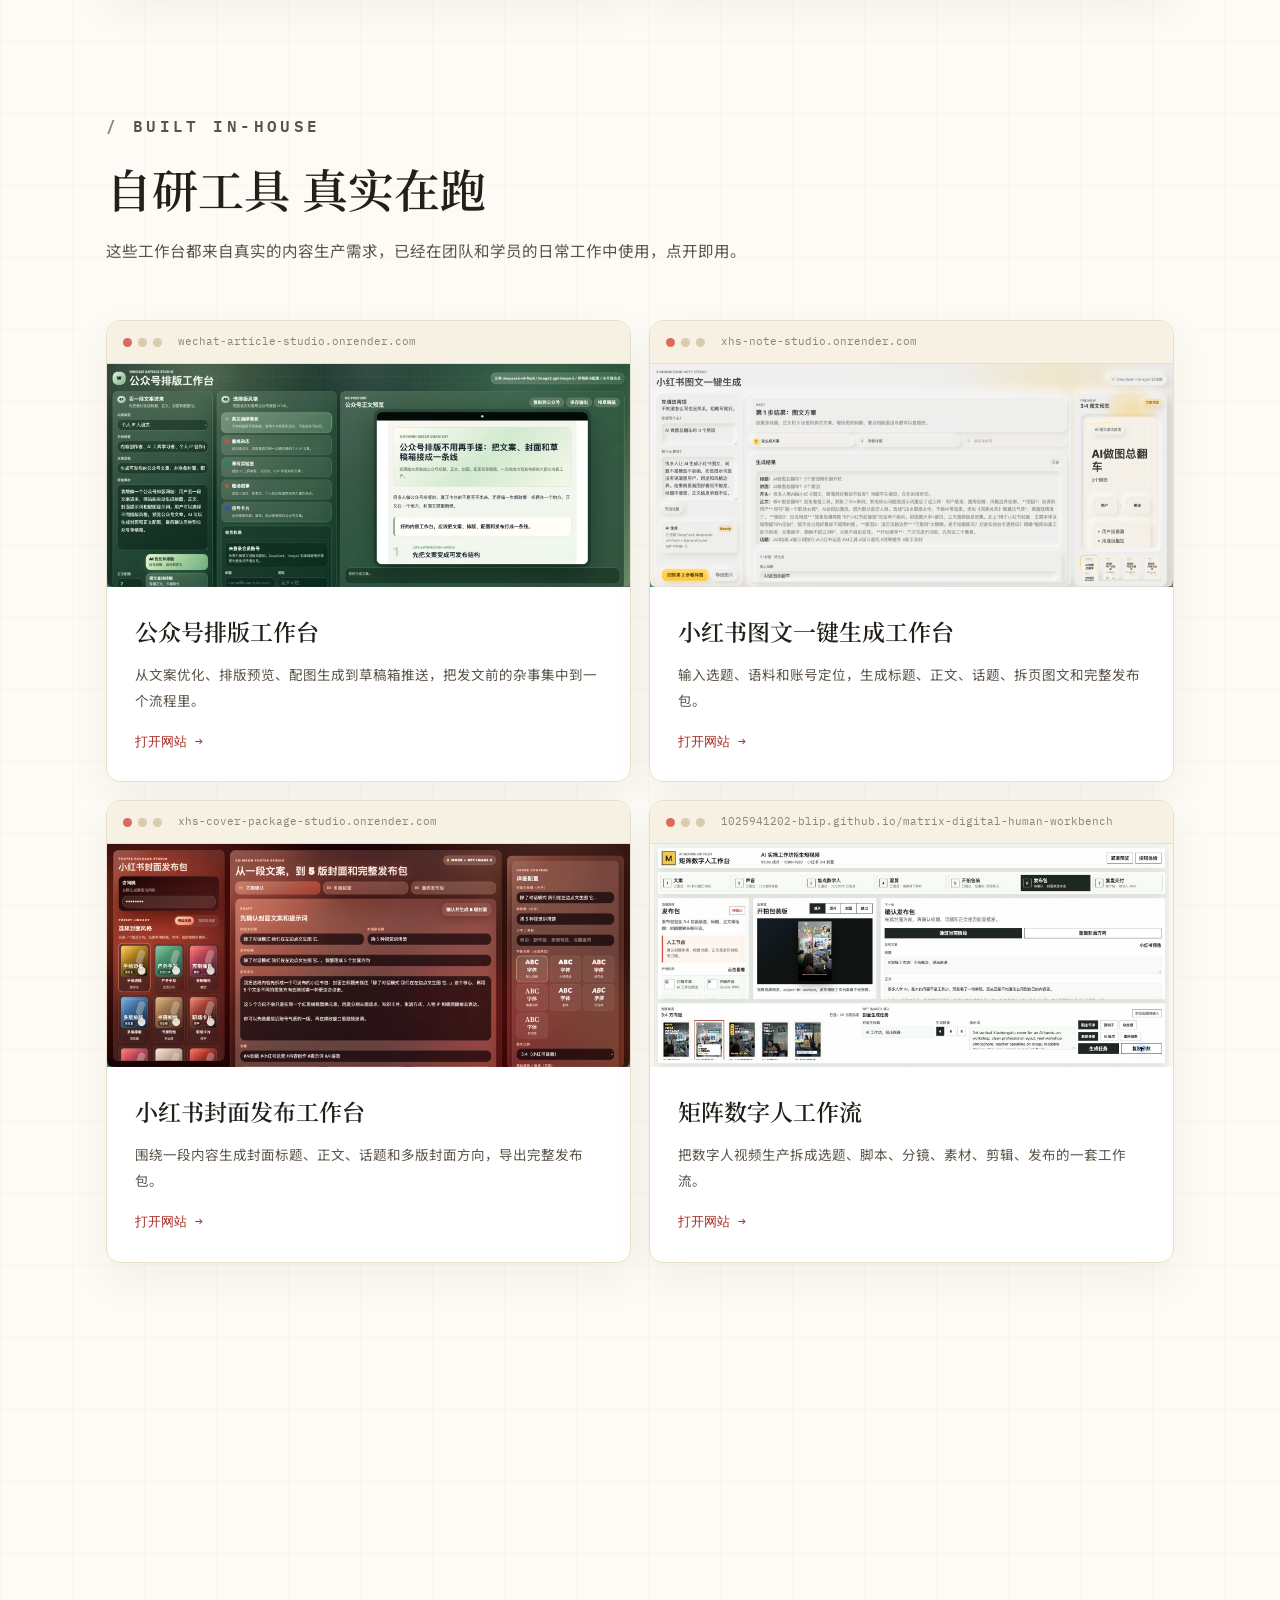
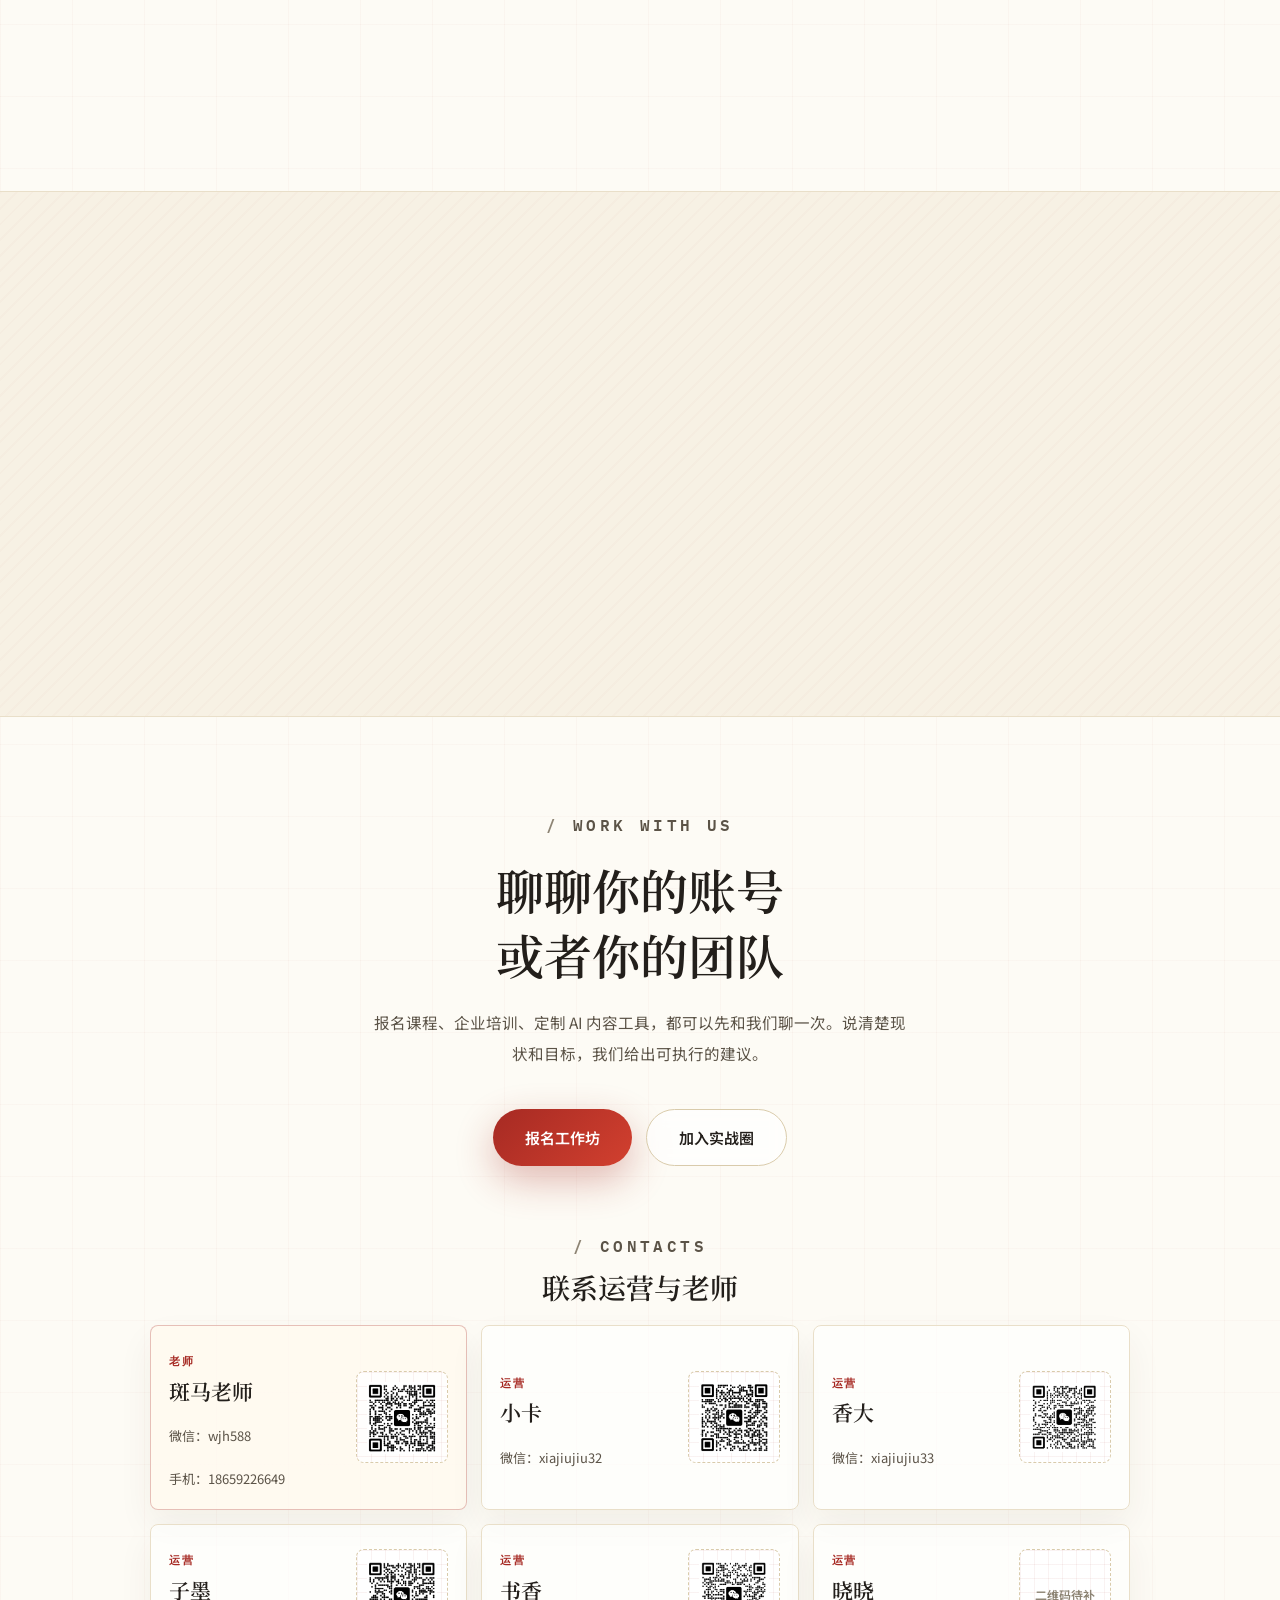
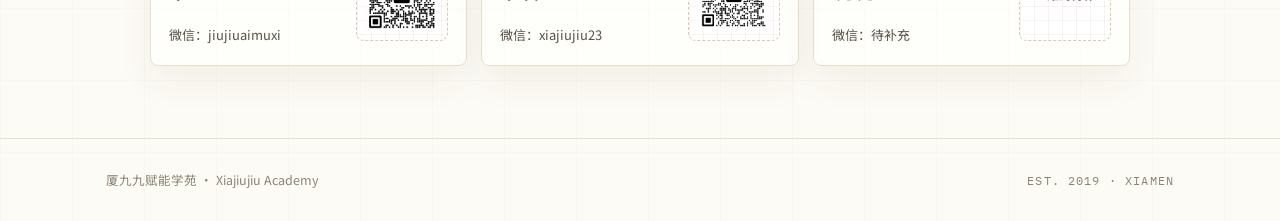
==== commit 6b93fba0: "Update Zimo WeChat contact" ====
--- a/index.html
+++ b/index.html
@@ -326,7 +326,7 @@
               <div>
                 <span class="contact-role">运营</span>
                 <h4>子墨</h4>
-                <p>微信：待补充</p>
+                <p>微信：jiujiuaimuxi</p>
               </div>
               <div class="contact-qr"><img src="assets/qr/zimo-wechat.png" alt="子墨微信二维码" /></div>
             </article>
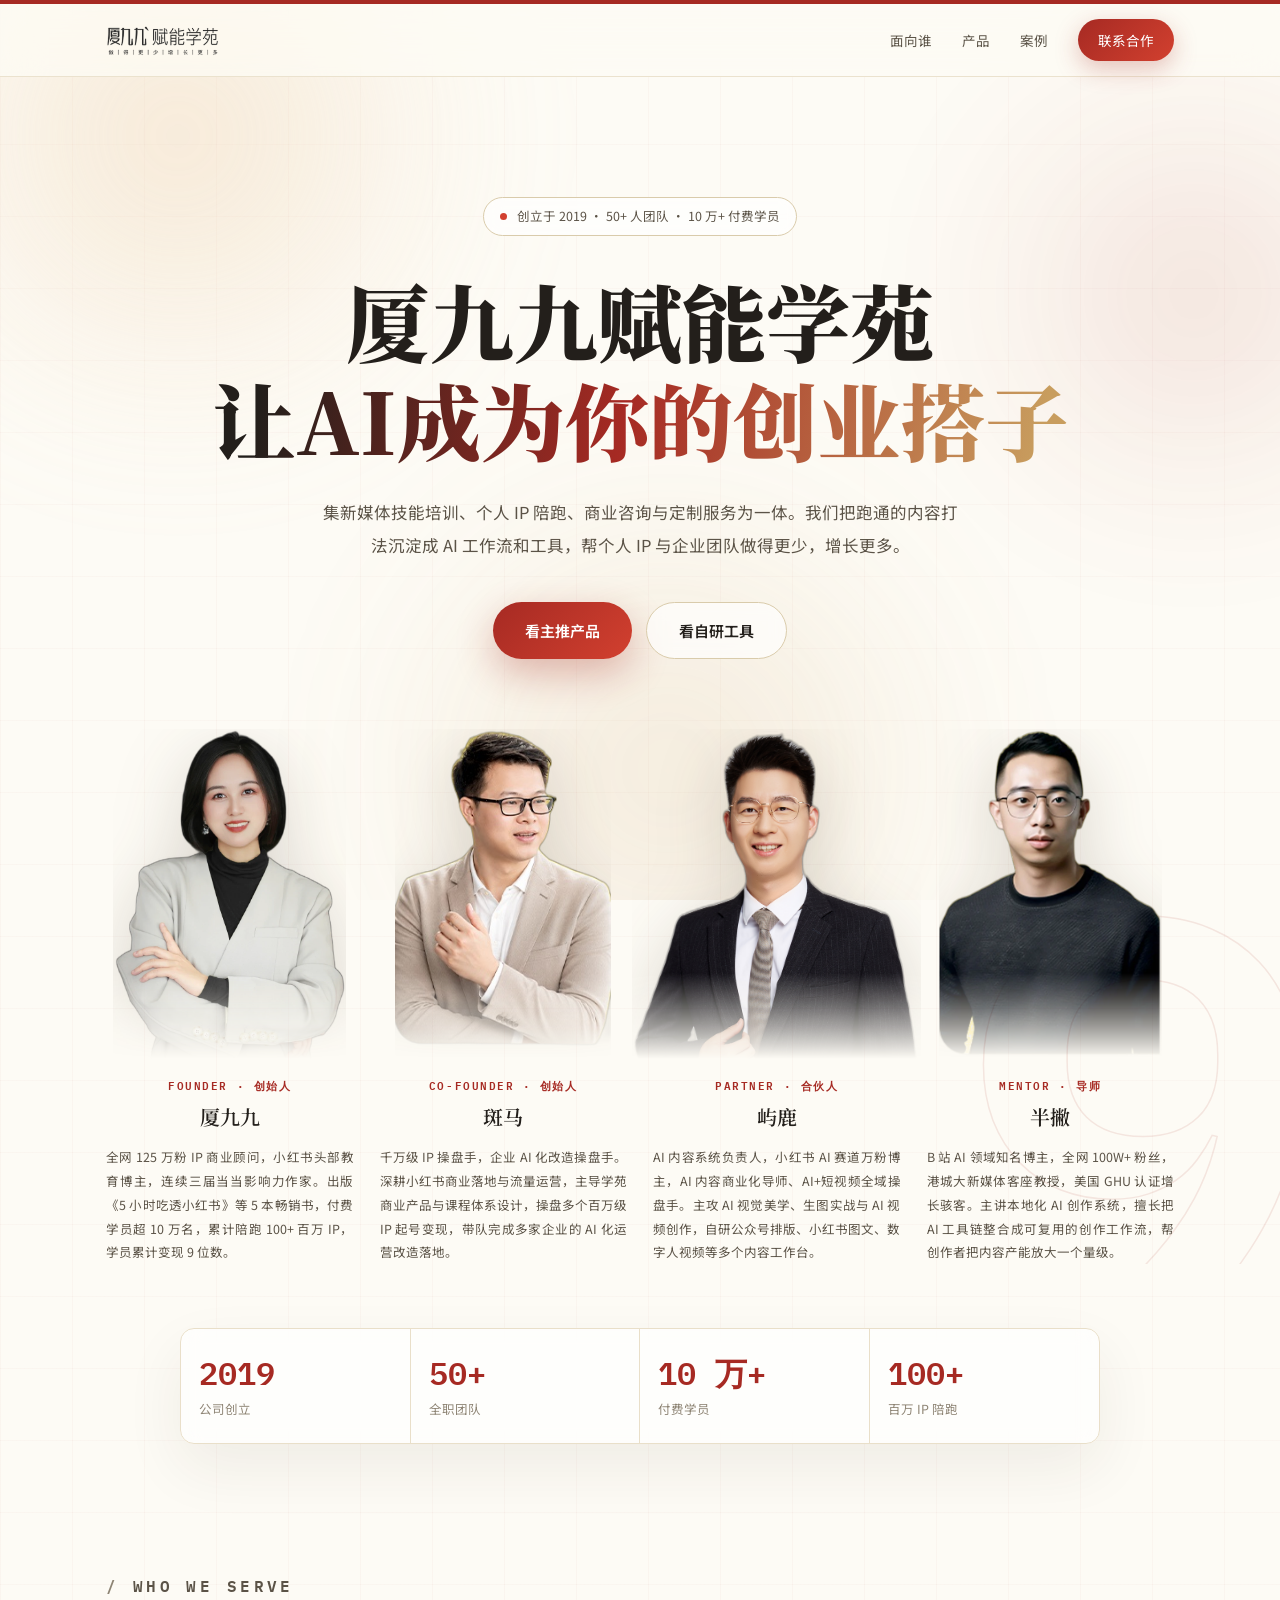
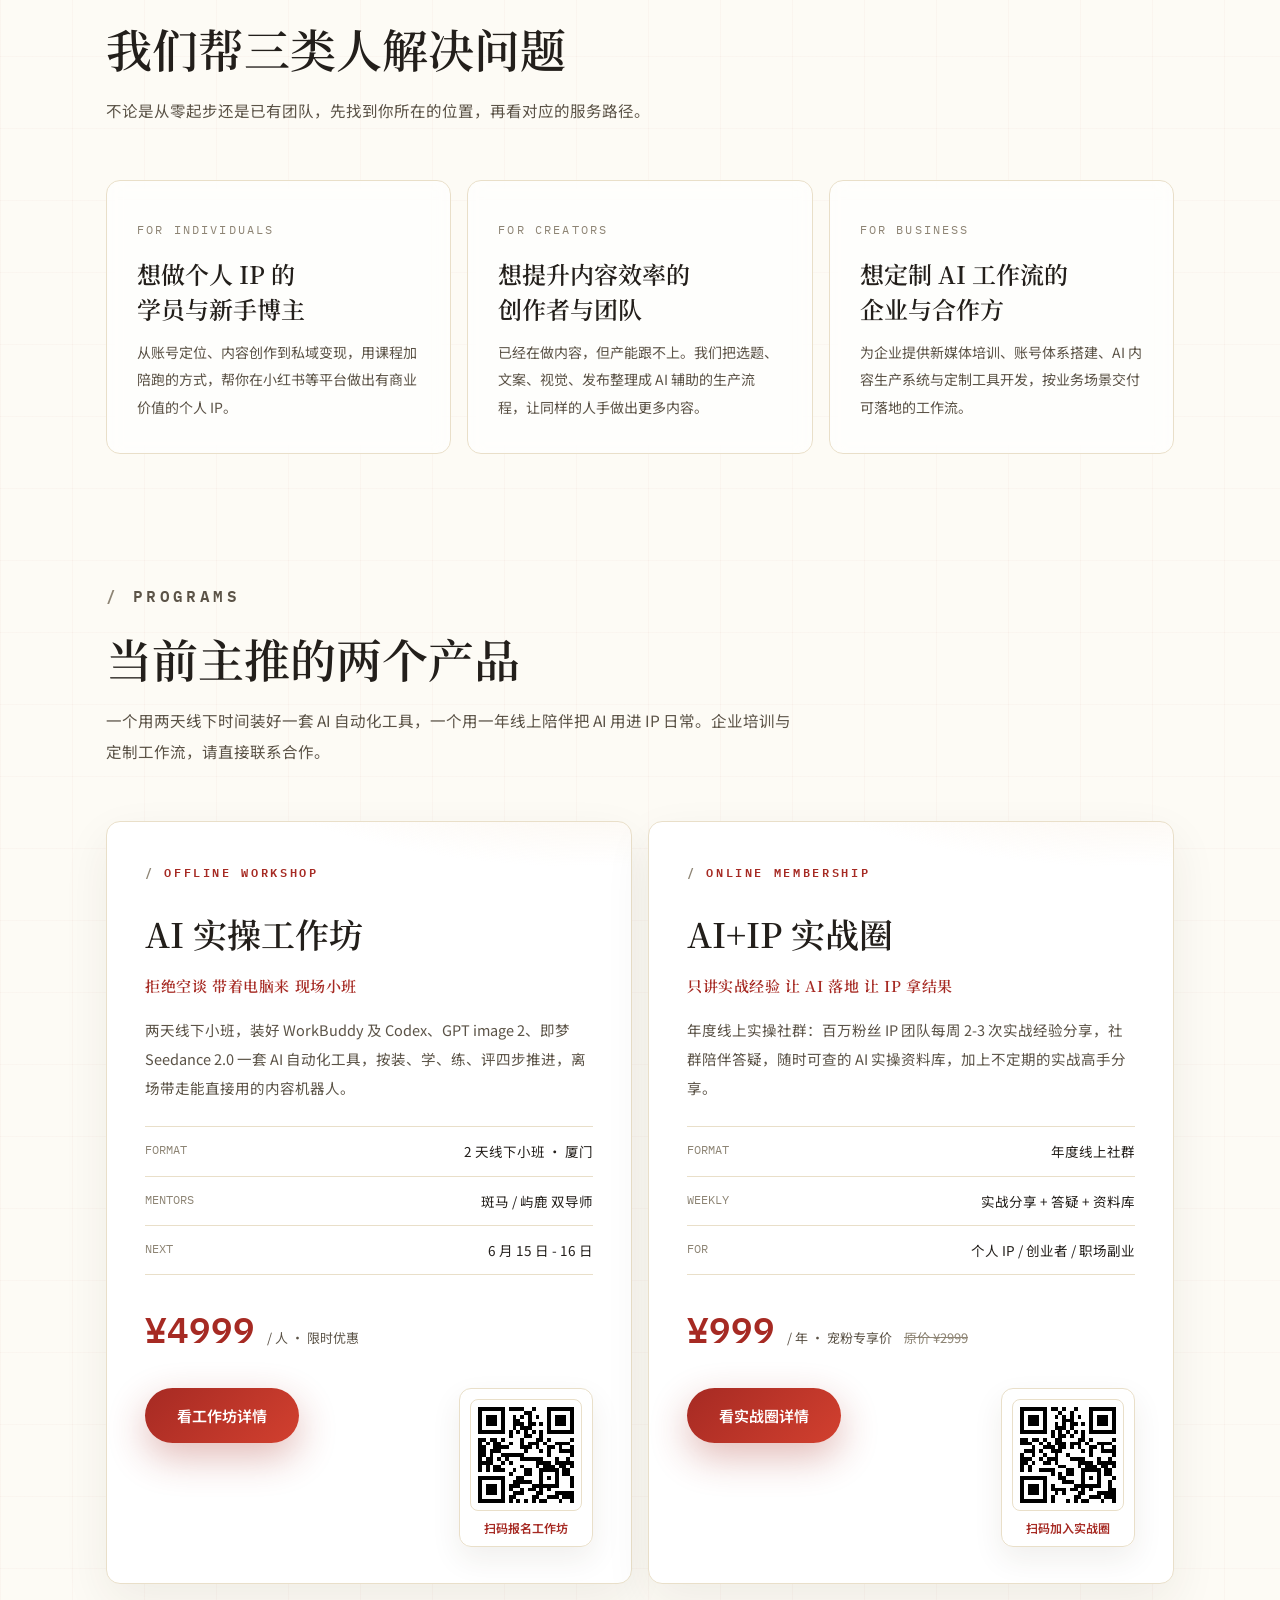
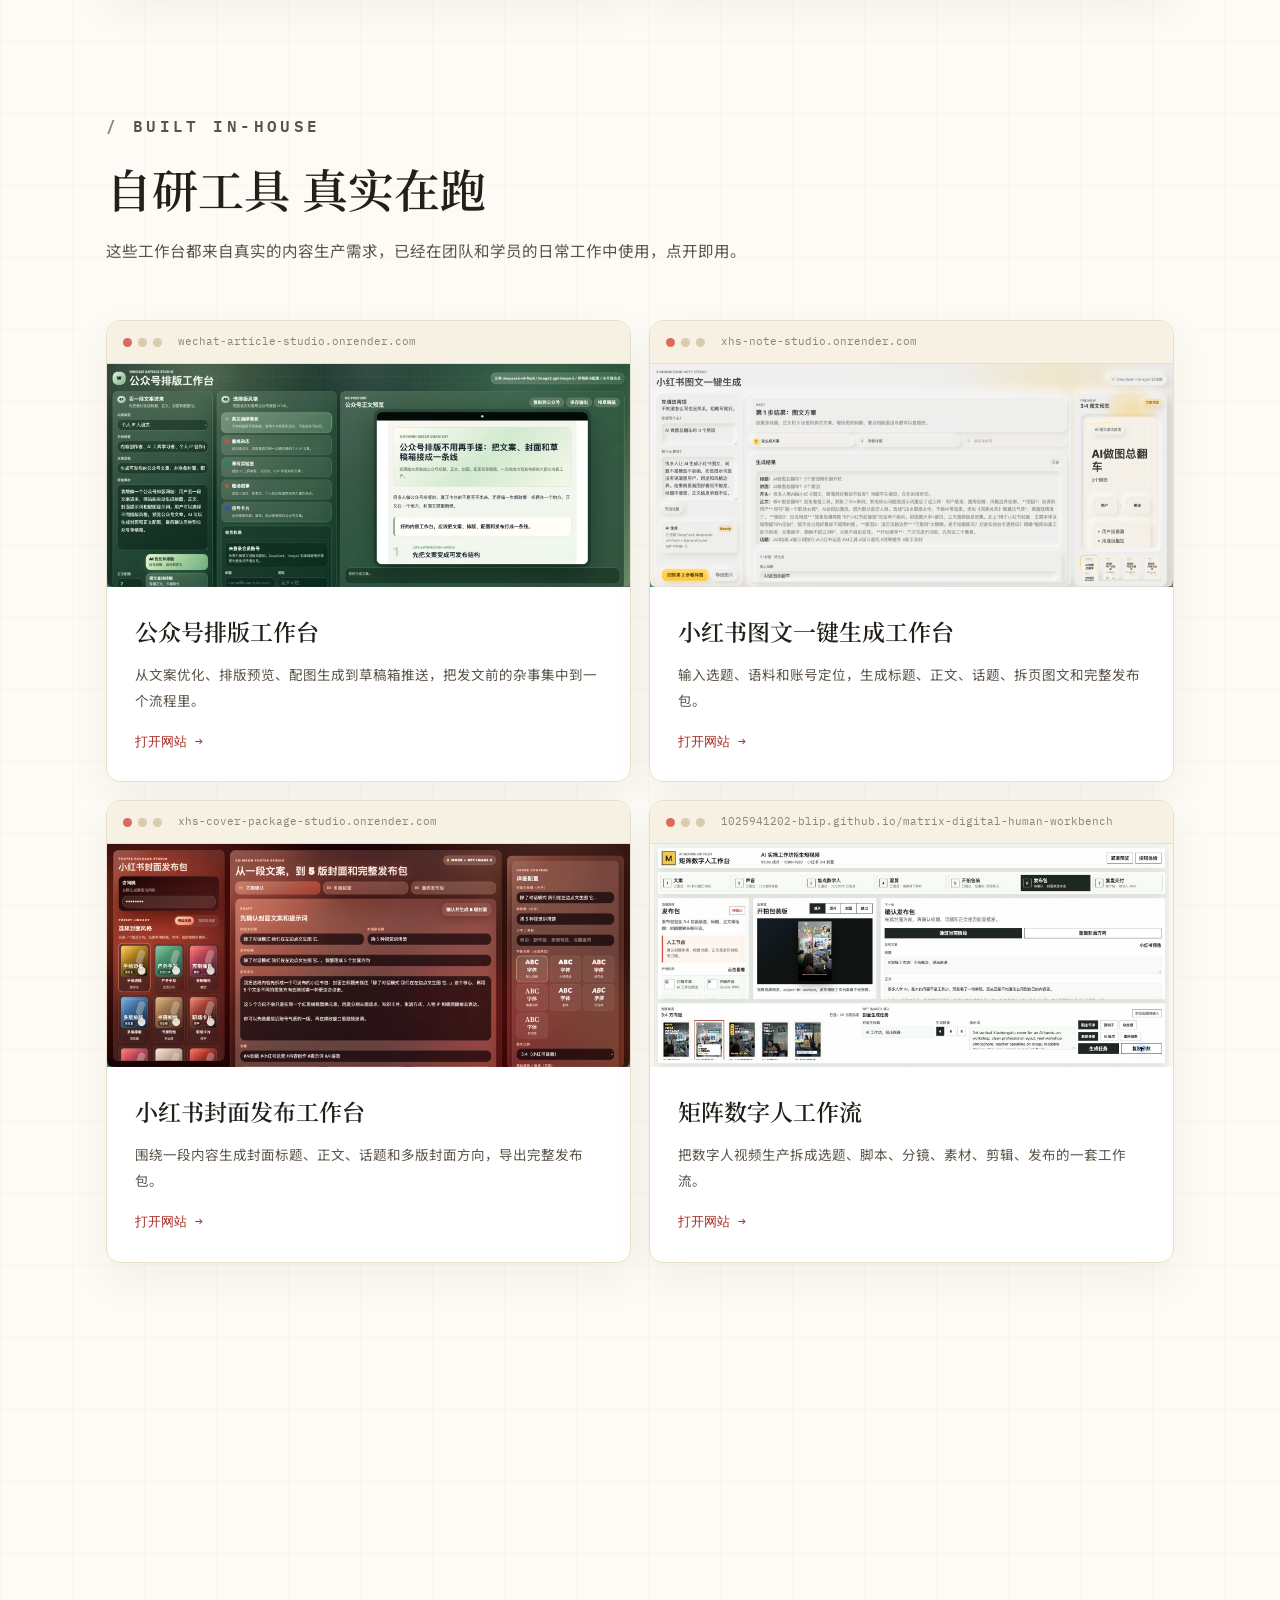
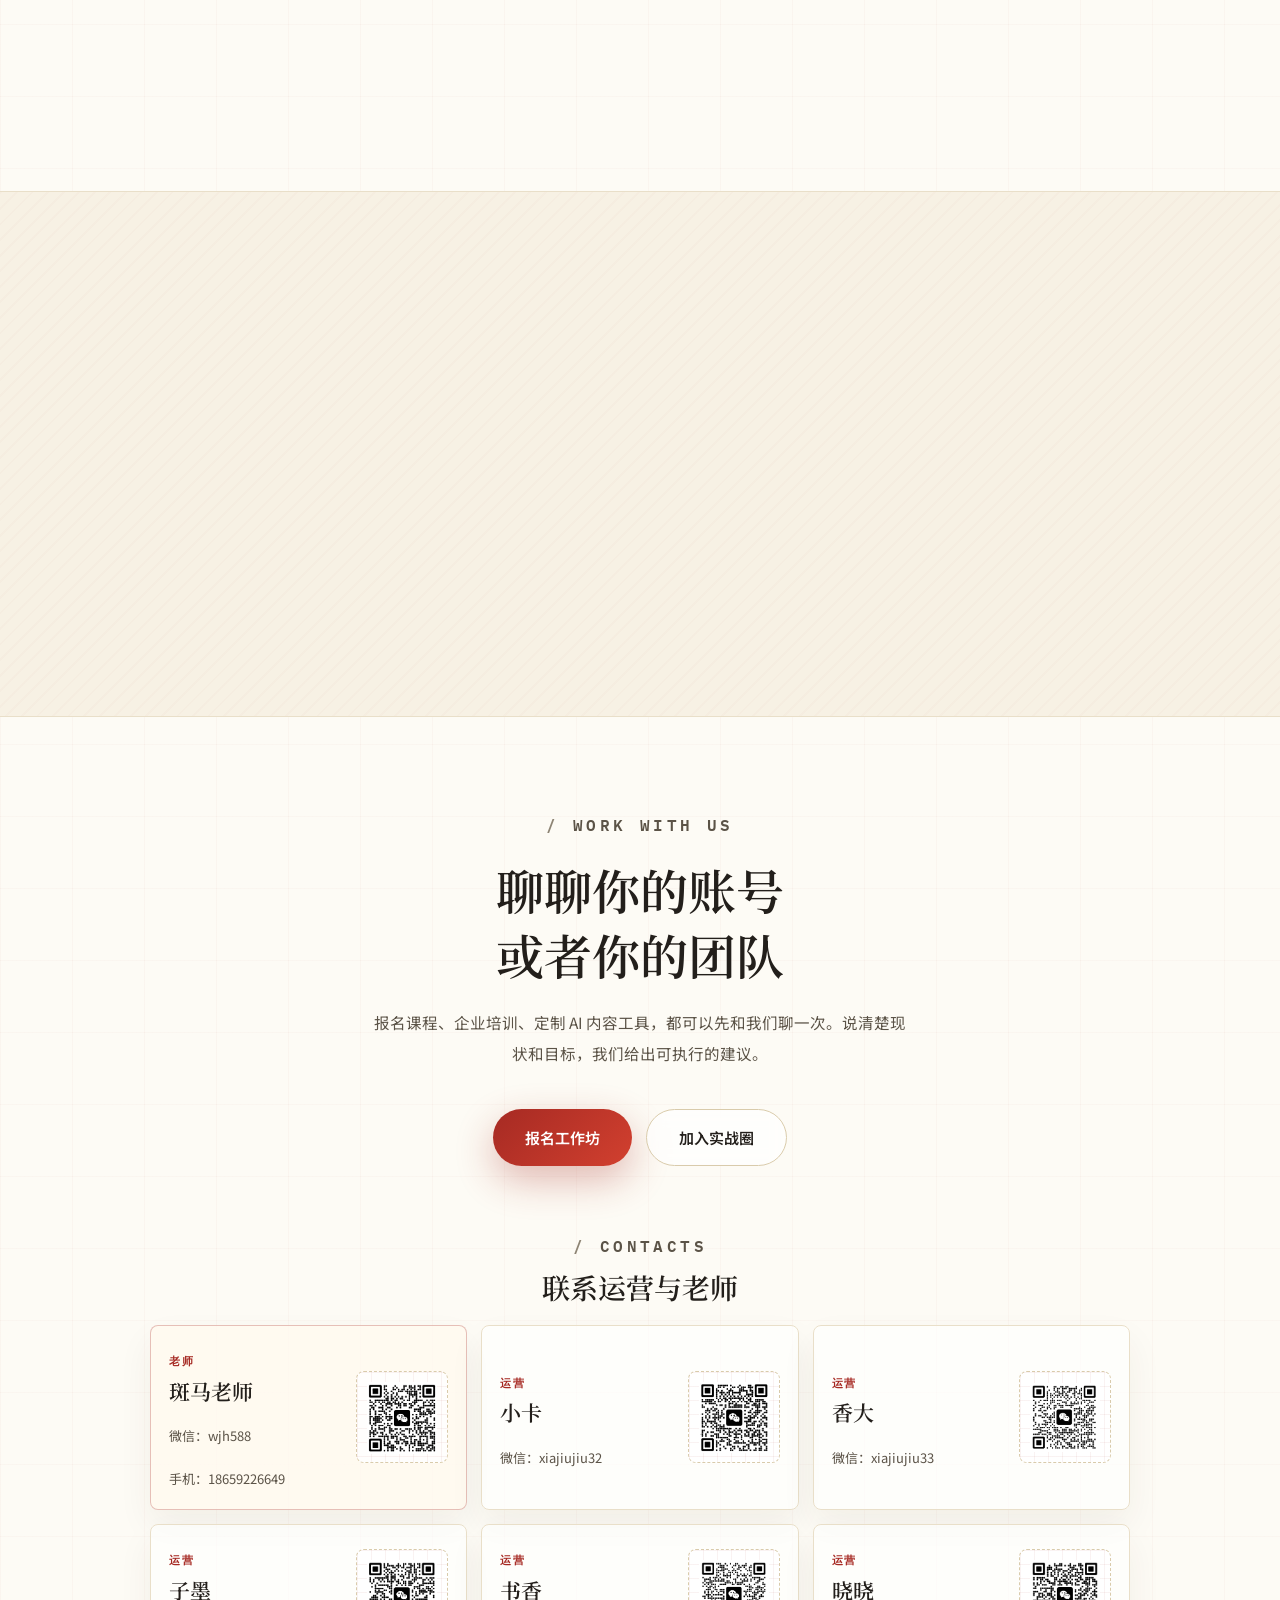
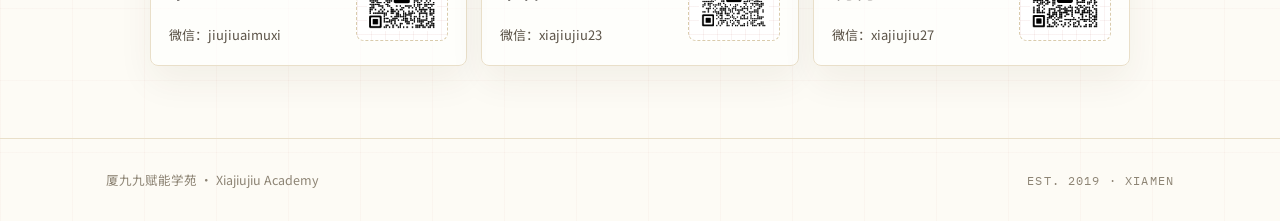
==== commit 1634b527: "Add Xiaoxiao contact QR code" ====
--- a/index.html
+++ b/index.html
@@ -342,9 +342,9 @@
               <div>
                 <span class="contact-role">运营</span>
                 <h4>晓晓</h4>
-                <p>微信：待补充</p>
-              </div>
-              <div class="contact-qr">二维码待补</div>
+                <p>微信：xiajiujiu27</p>
+              </div>
+              <div class="contact-qr"><img src="assets/qr/xiaoxiao-wechat.png" alt="晓晓微信二维码" /></div>
             </article>
           </div>
         </div>
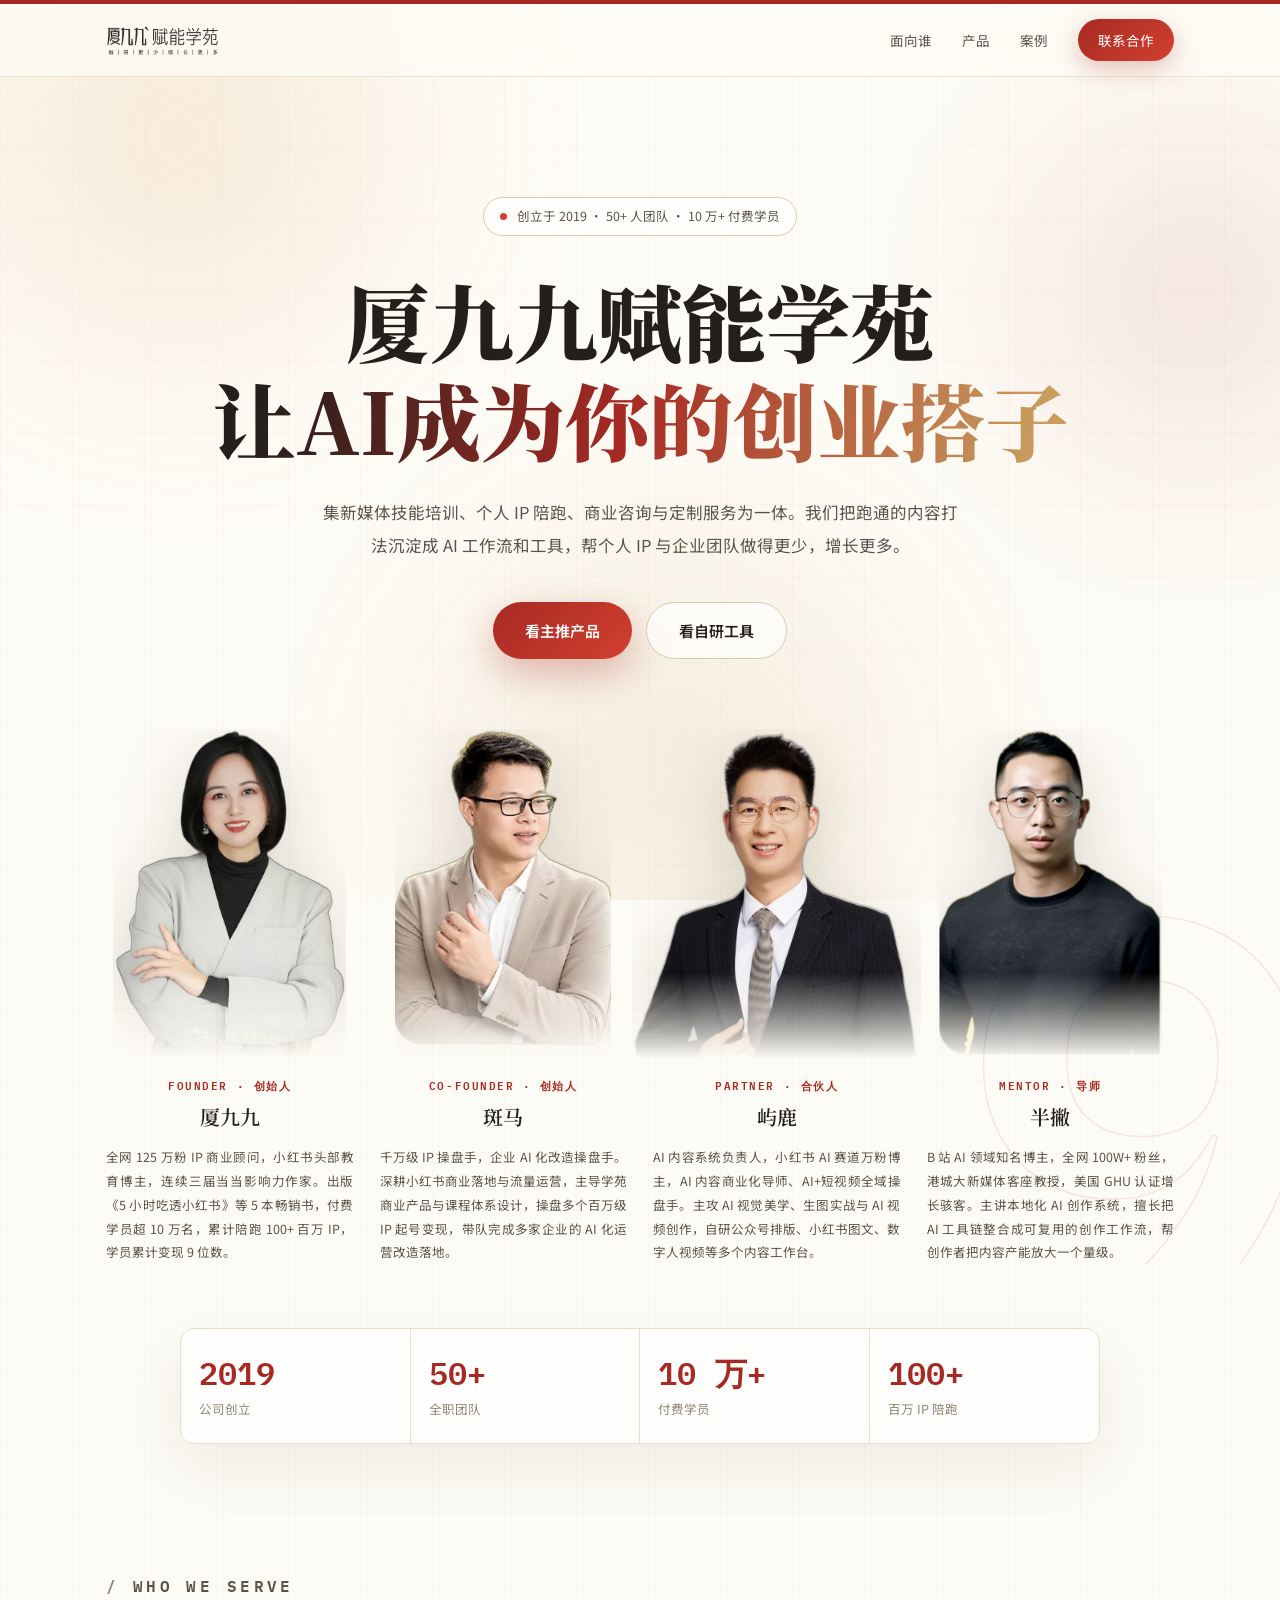
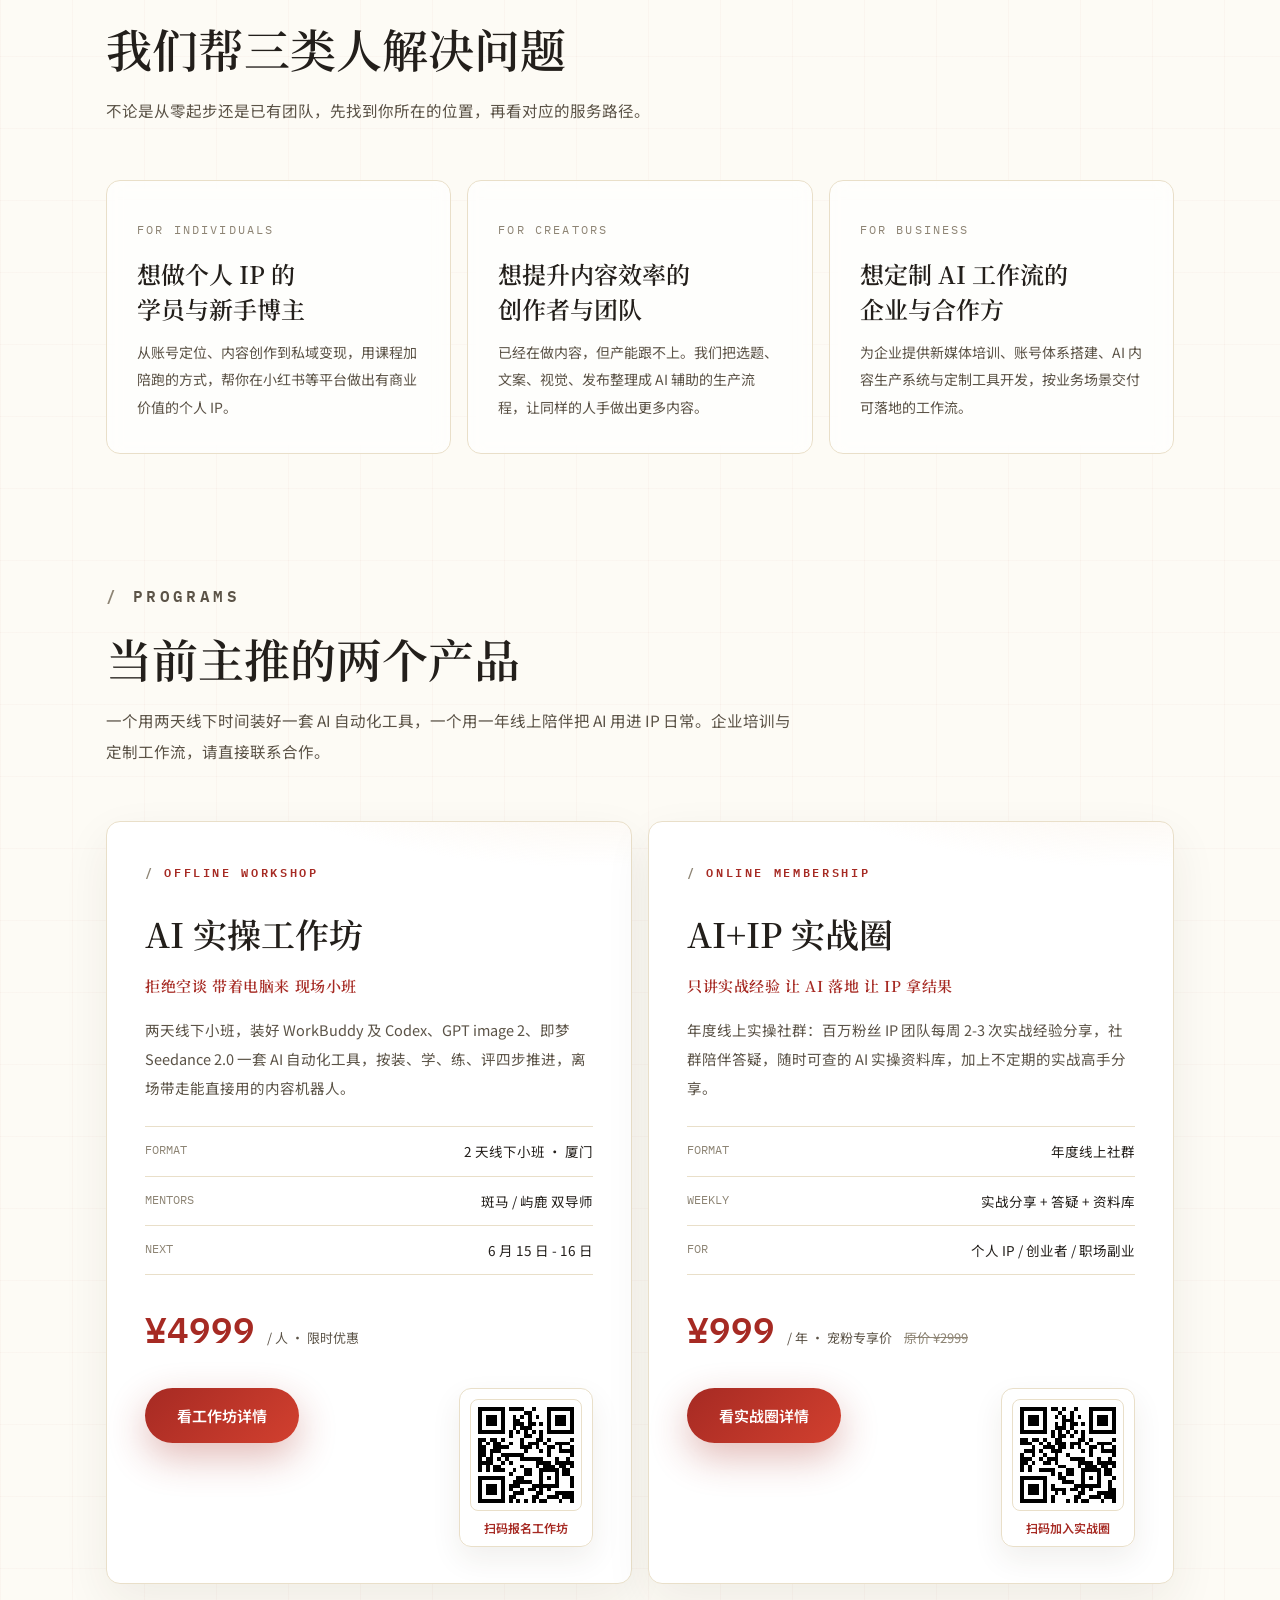
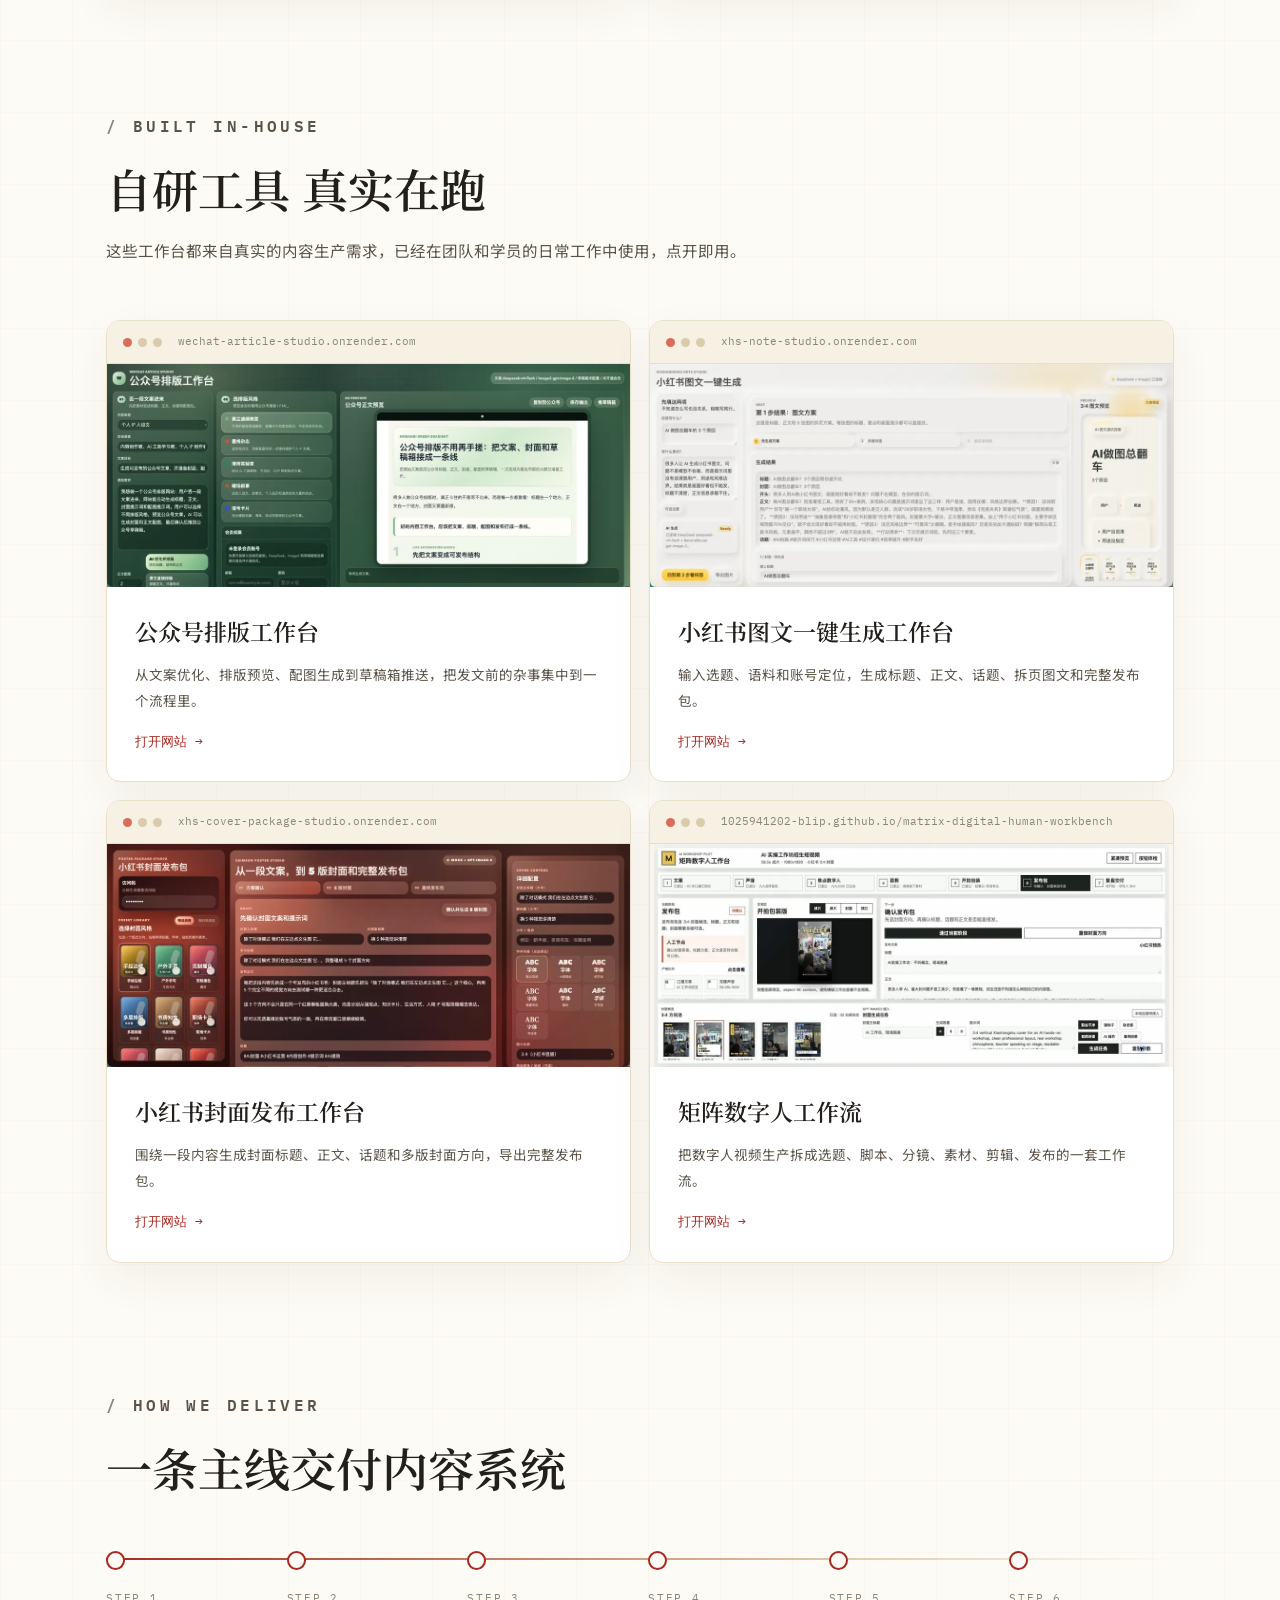
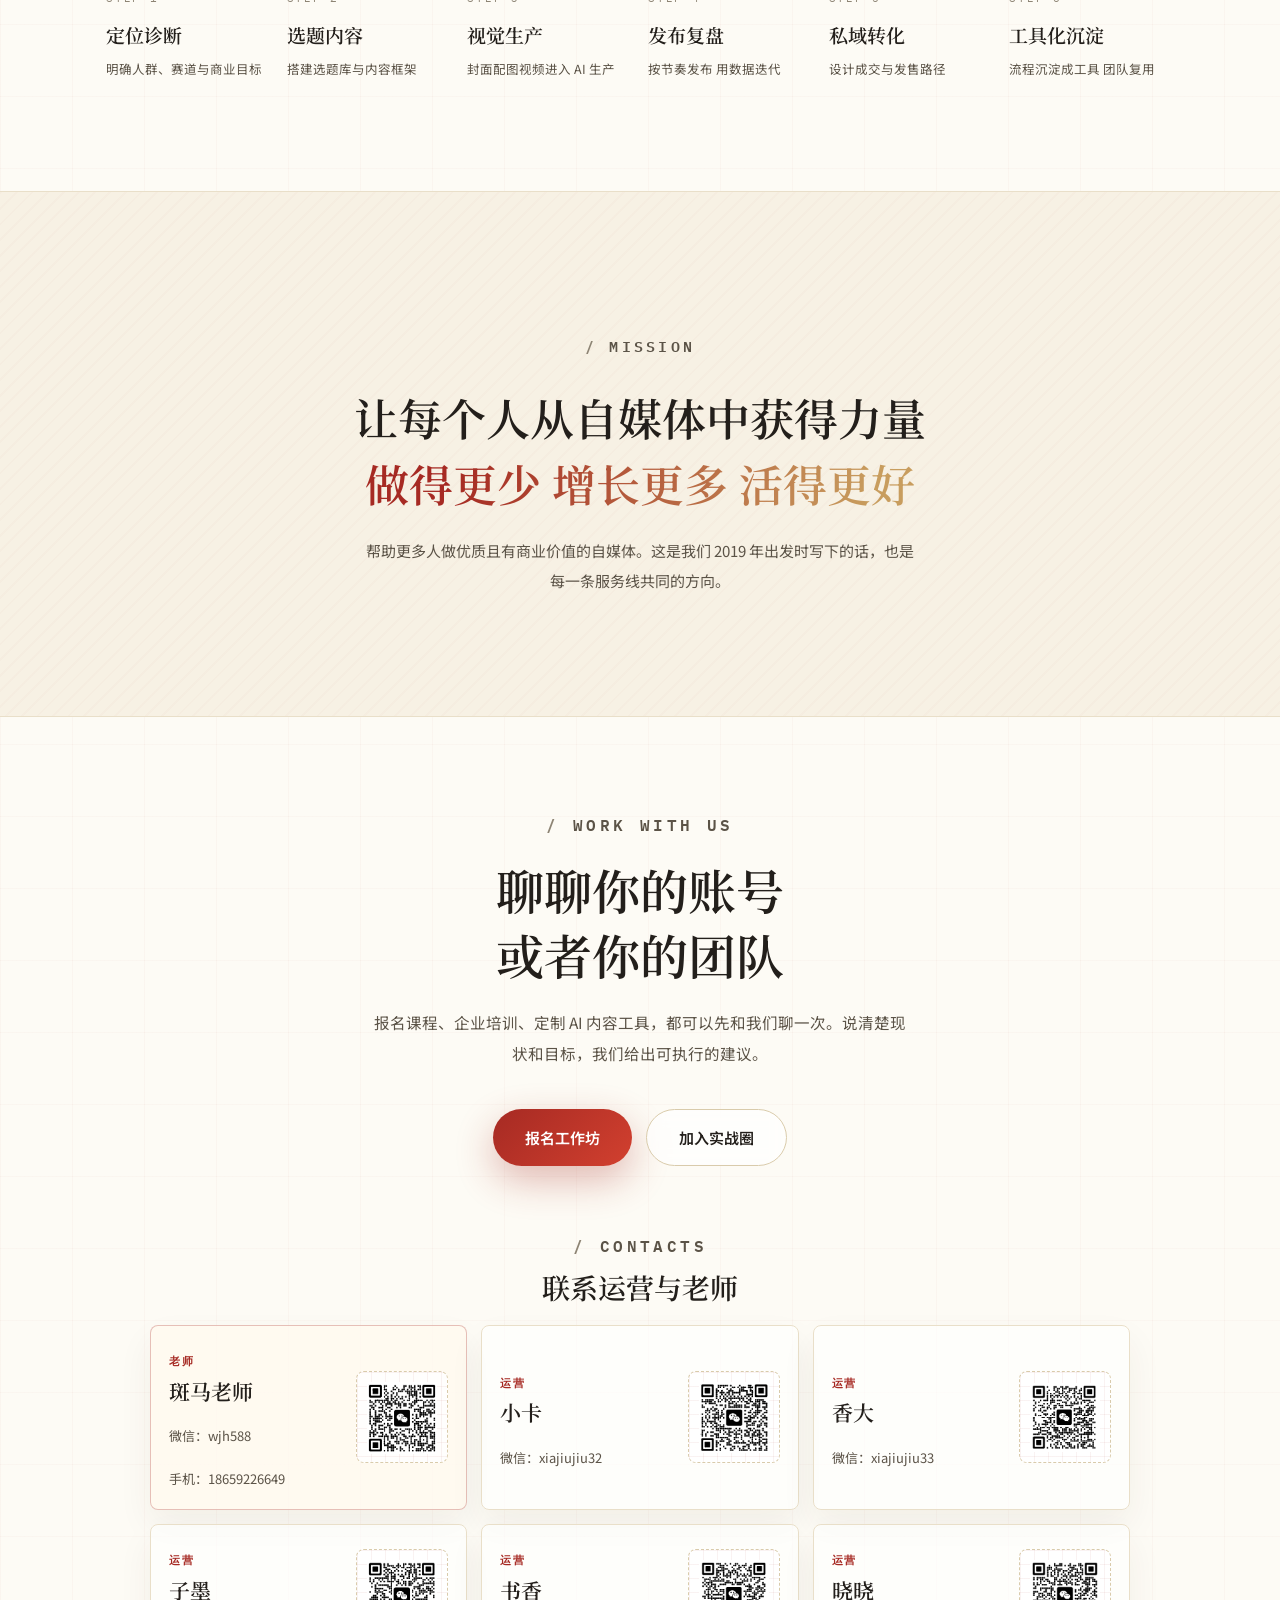
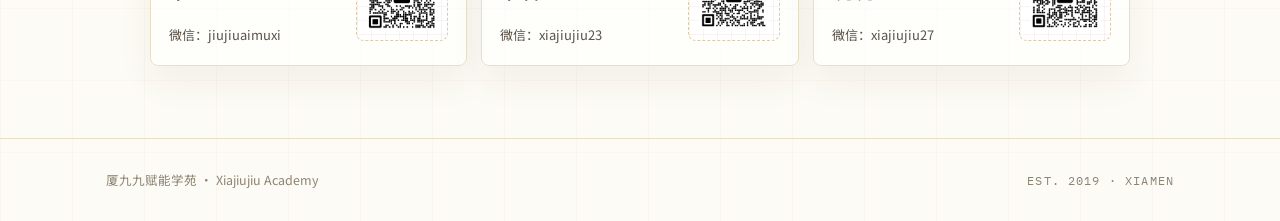
==== commit 184c969b: "Optimize images for mobile loading" ====
--- a/index.html
+++ b/index.html
@@ -7,14 +7,14 @@
   <link rel="preconnect" href="https://fonts.googleapis.com" />
   <link rel="preconnect" href="https://fonts.gstatic.com" crossorigin />
   <link href="https://fonts.googleapis.com/css2?family=IBM+Plex+Mono:wght@400;500;600&family=Noto+Sans+SC:wght@300;400;500;600;700&family=Noto+Serif+SC:wght@500;600;700;900&display=swap" rel="stylesheet" />
-  <link rel="stylesheet" href="assets/light.css?v=20260611-contact-qrs" />
+  <link rel="stylesheet" href="assets/light.css?v=20260611-performance" />
 </head>
 <body>
   <div class="aurora" aria-hidden="true"><i></i><i></i><i></i></div>
 
   <nav class="nav">
     <div class="nav-inner">
-      <a class="brand" href="#"><img src="assets/logo.png" alt="厦九九赋能学苑" /></a>
+      <a class="brand" href="#"><img src="assets/logo.png" alt="厦九九赋能学苑" decoding="async" /></a>
       <div class="nav-links">
         <a href="#audience">面向谁</a>
         <a href="#programs">产品</a>
@@ -40,7 +40,7 @@
         <div class="lineup reveal" aria-label="导师团队">
           <figure class="lineup-figure">
             <div class="lineup-photo">
-              <img src="assets/team/xiajiujiu.png" alt="厦九九老师形象照" onerror="this.remove()" />
+              <img src="assets/team/xiajiujiu.webp" alt="厦九九老师形象照" loading="lazy" decoding="async" onerror="this.remove()" />
               <span class="mono">九</span>
             </div>
             <figcaption>
@@ -51,7 +51,7 @@
           </figure>
           <figure class="lineup-figure">
             <div class="lineup-photo">
-              <img src="assets/team/banma-cutout.png" alt="斑马老师形象照" />
+              <img src="assets/team/banma-cutout.webp" alt="斑马老师形象照" loading="lazy" decoding="async" />
             </div>
             <figcaption>
               <span>Co-Founder · 创始人</span>
@@ -61,7 +61,7 @@
           </figure>
           <figure class="lineup-figure">
             <div class="lineup-photo">
-              <img src="assets/team/yulu-cutout.png" alt="屿鹿老师形象照" />
+              <img src="assets/team/yulu-cutout.webp" alt="屿鹿老师形象照" loading="lazy" decoding="async" />
             </div>
             <figcaption>
               <span>Partner · 合伙人</span>
@@ -71,7 +71,7 @@
           </figure>
           <figure class="lineup-figure">
             <div class="lineup-photo">
-              <img src="assets/team/banpie.png" alt="半撇老师形象照" onerror="this.remove()" />
+              <img src="assets/team/banpie.webp" alt="半撇老师形象照" loading="lazy" decoding="async" onerror="this.remove()" />
               <span class="mono">半</span>
             </div>
             <figcaption>
@@ -156,7 +156,7 @@
             <div class="product-action-row">
               <a class="button primary" href="workshop.html">看工作坊详情</a>
               <div class="payment-qr product-payment">
-                <img src="assets/qr/workshop-payment.png" alt="AI 实操工作坊付款二维码" />
+                <img src="assets/qr/workshop-payment.png" alt="AI 实操工作坊付款二维码" loading="lazy" decoding="async" />
                 <span>扫码报名工作坊</span>
               </div>
             </div>
@@ -175,7 +175,7 @@
             <div class="product-action-row">
               <a class="button primary" href="circle.html">看实战圈详情</a>
               <div class="payment-qr product-payment">
-                <img src="assets/qr/circle-payment.png" alt="AI+IP 实战圈付款二维码" />
+                <img src="assets/qr/circle-payment.png" alt="AI+IP 实战圈付款二维码" loading="lazy" decoding="async" />
                 <span>扫码加入实战圈</span>
               </div>
             </div>
@@ -194,7 +194,7 @@
         <div class="case-grid">
           <a class="case-card reveal" href="https://wechat-article-studio.onrender.com/" target="_blank" rel="noopener">
             <div class="browser-bar"><i></i><i></i><i></i><span class="url">wechat-article-studio.onrender.com</span></div>
-            <div class="case-media"><img src="assets/cases/wechat-article-studio.png" alt="公众号排版工作台截图" /></div>
+            <div class="case-media"><img src="assets/cases/wechat-article-studio.webp" alt="公众号排版工作台截图" loading="lazy" decoding="async" /></div>
             <div class="case-content">
               <h3>公众号排版工作台</h3>
               <p>从文案优化、排版预览、配图生成到草稿箱推送，把发文前的杂事集中到一个流程里。</p>
@@ -203,7 +203,7 @@
           </a>
           <a class="case-card reveal" style="transition-delay: 0.08s;" href="https://xhs-note-studio.onrender.com/" target="_blank" rel="noopener">
             <div class="browser-bar"><i></i><i></i><i></i><span class="url">xhs-note-studio.onrender.com</span></div>
-            <div class="case-media"><img src="assets/cases/xhs-note-studio.png" alt="小红书图文一键生成工作台截图" /></div>
+            <div class="case-media"><img src="assets/cases/xhs-note-studio.webp" alt="小红书图文一键生成工作台截图" loading="lazy" decoding="async" /></div>
             <div class="case-content">
               <h3>小红书图文一键生成工作台</h3>
               <p>输入选题、语料和账号定位，生成标题、正文、话题、拆页图文和完整发布包。</p>
@@ -212,7 +212,7 @@
           </a>
           <a class="case-card reveal" href="https://xhs-cover-package-studio.onrender.com/" target="_blank" rel="noopener">
             <div class="browser-bar"><i></i><i></i><i></i><span class="url">xhs-cover-package-studio.onrender.com</span></div>
-            <div class="case-media"><img src="assets/cases/xhs-cover-package.png" alt="小红书封面发布工作台截图" /></div>
+            <div class="case-media"><img src="assets/cases/xhs-cover-package.webp" alt="小红书封面发布工作台截图" loading="lazy" decoding="async" /></div>
             <div class="case-content">
               <h3>小红书封面发布工作台</h3>
               <p>围绕一段内容生成封面标题、正文、话题和多版封面方向，导出完整发布包。</p>
@@ -221,7 +221,7 @@
           </a>
           <a class="case-card reveal" style="transition-delay: 0.08s;" href="https://1025941202-blip.github.io/matrix-digital-human-workbench/" target="_blank" rel="noopener">
             <div class="browser-bar"><i></i><i></i><i></i><span class="url">1025941202-blip.github.io/matrix-digital-human-workbench</span></div>
-            <div class="case-media"><img src="assets/cases/matrix-digital-human.png" alt="矩阵数字人工作流截图" /></div>
+            <div class="case-media"><img src="assets/cases/matrix-digital-human.webp" alt="矩阵数字人工作流截图" loading="lazy" decoding="async" /></div>
             <div class="case-content">
               <h3>矩阵数字人工作流</h3>
               <p>把数字人视频生产拆成选题、脚本、分镜、素材、剪辑、发布的一套工作流。</p>
@@ -304,7 +304,7 @@
                 <p>微信：wjh588</p>
                 <p>手机：18659226649</p>
               </div>
-              <div class="contact-qr"><img src="assets/qr/banma-wechat.png" alt="斑马老师微信二维码" /></div>
+              <div class="contact-qr"><img src="assets/qr/banma-wechat.png" alt="斑马老师微信二维码" loading="lazy" decoding="async" /></div>
             </article>
             <article class="contact-card">
               <div>
@@ -312,7 +312,7 @@
                 <h4>小卡</h4>
                 <p>微信：xiajiujiu32</p>
               </div>
-              <div class="contact-qr"><img src="assets/qr/xiaoka-wechat.png" alt="小卡微信二维码" /></div>
+              <div class="contact-qr"><img src="assets/qr/xiaoka-wechat.png" alt="小卡微信二维码" loading="lazy" decoding="async" /></div>
             </article>
             <article class="contact-card">
               <div>
@@ -320,7 +320,7 @@
                 <h4>香大</h4>
                 <p>微信：xiajiujiu33</p>
               </div>
-              <div class="contact-qr"><img src="assets/qr/xiangda-wechat.png" alt="香大微信二维码" /></div>
+              <div class="contact-qr"><img src="assets/qr/xiangda-wechat.png" alt="香大微信二维码" loading="lazy" decoding="async" /></div>
             </article>
             <article class="contact-card">
               <div>
@@ -328,7 +328,7 @@
                 <h4>子墨</h4>
                 <p>微信：jiujiuaimuxi</p>
               </div>
-              <div class="contact-qr"><img src="assets/qr/zimo-wechat.png" alt="子墨微信二维码" /></div>
+              <div class="contact-qr"><img src="assets/qr/zimo-wechat.png" alt="子墨微信二维码" loading="lazy" decoding="async" /></div>
             </article>
             <article class="contact-card">
               <div>
@@ -336,7 +336,7 @@
                 <h4>书香</h4>
                 <p>微信：xiajiujiu23</p>
               </div>
-              <div class="contact-qr"><img src="assets/qr/shuxiang-wechat.png" alt="书香微信二维码" /></div>
+              <div class="contact-qr"><img src="assets/qr/shuxiang-wechat.png" alt="书香微信二维码" loading="lazy" decoding="async" /></div>
             </article>
             <article class="contact-card">
               <div>
@@ -344,7 +344,7 @@
                 <h4>晓晓</h4>
                 <p>微信：xiajiujiu27</p>
               </div>
-              <div class="contact-qr"><img src="assets/qr/xiaoxiao-wechat.png" alt="晓晓微信二维码" /></div>
+              <div class="contact-qr"><img src="assets/qr/xiaoxiao-wechat.png" alt="晓晓微信二维码" loading="lazy" decoding="async" /></div>
             </article>
           </div>
         </div>
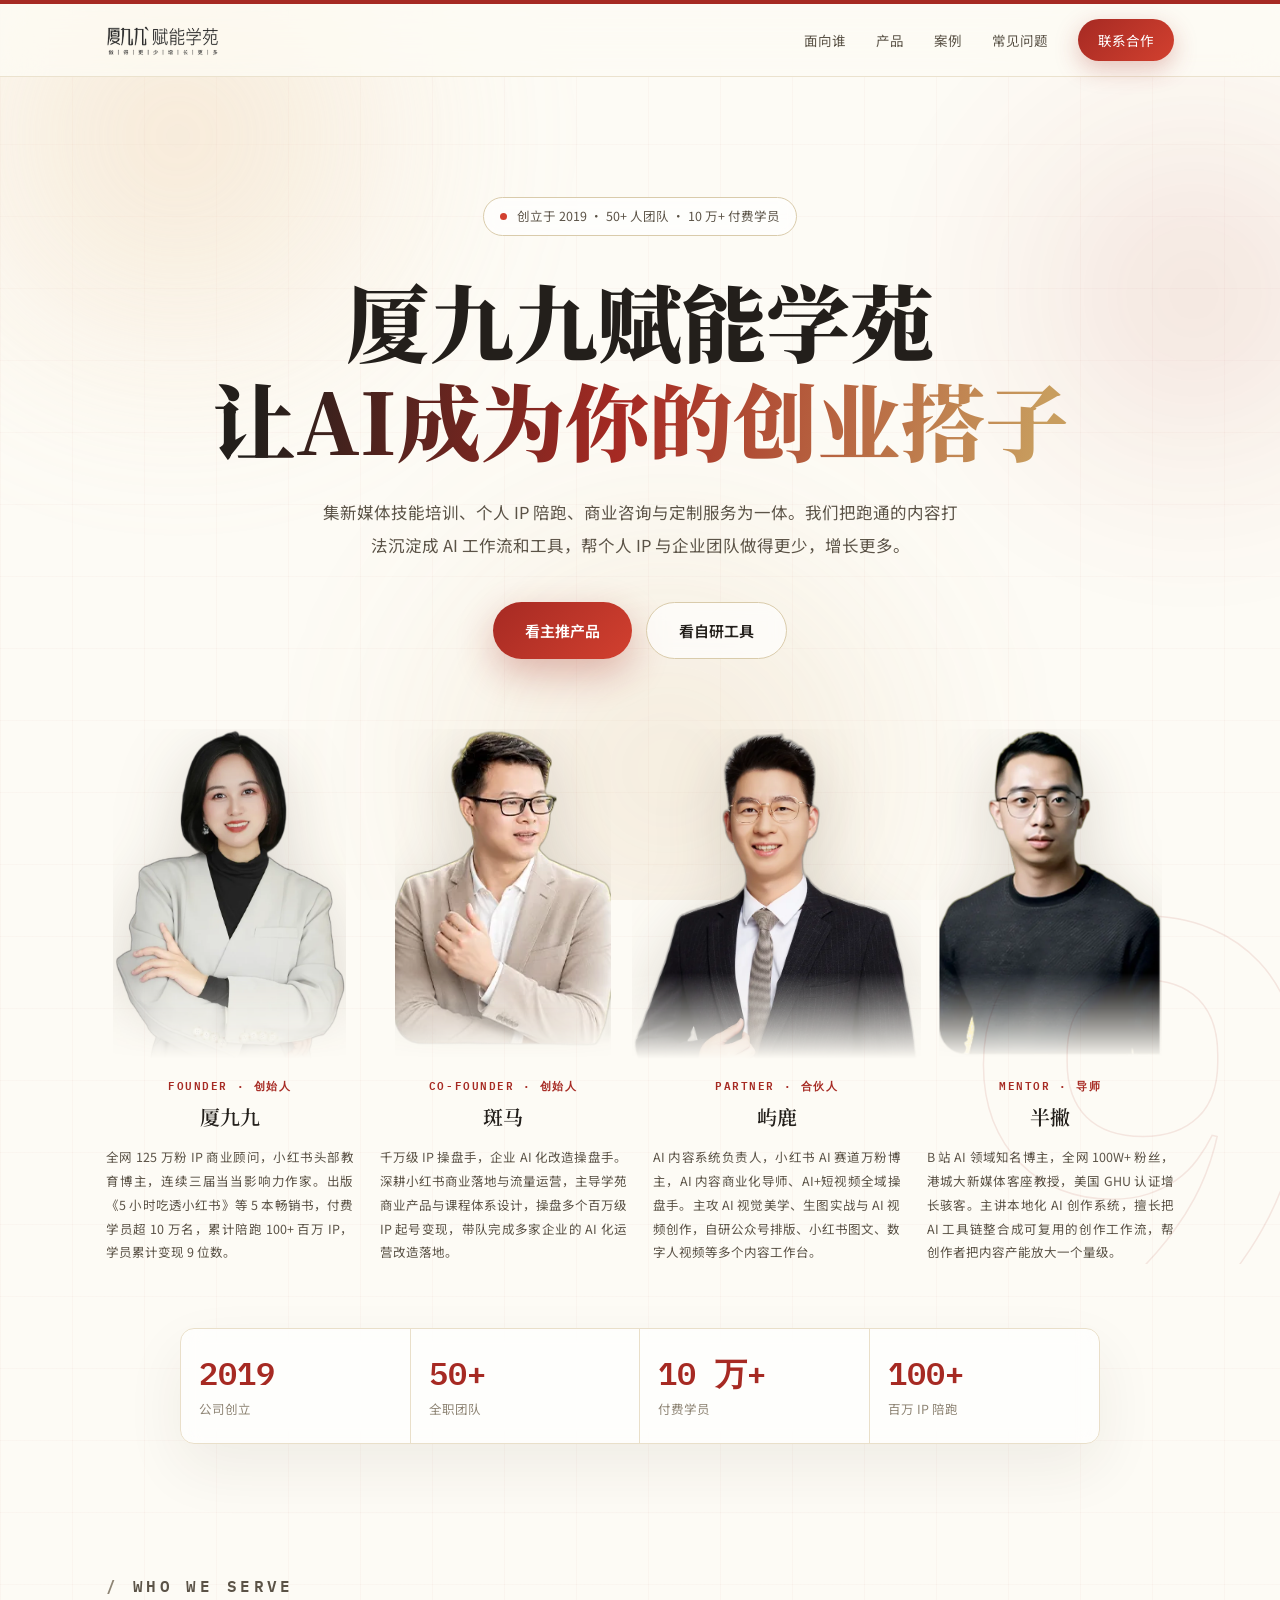
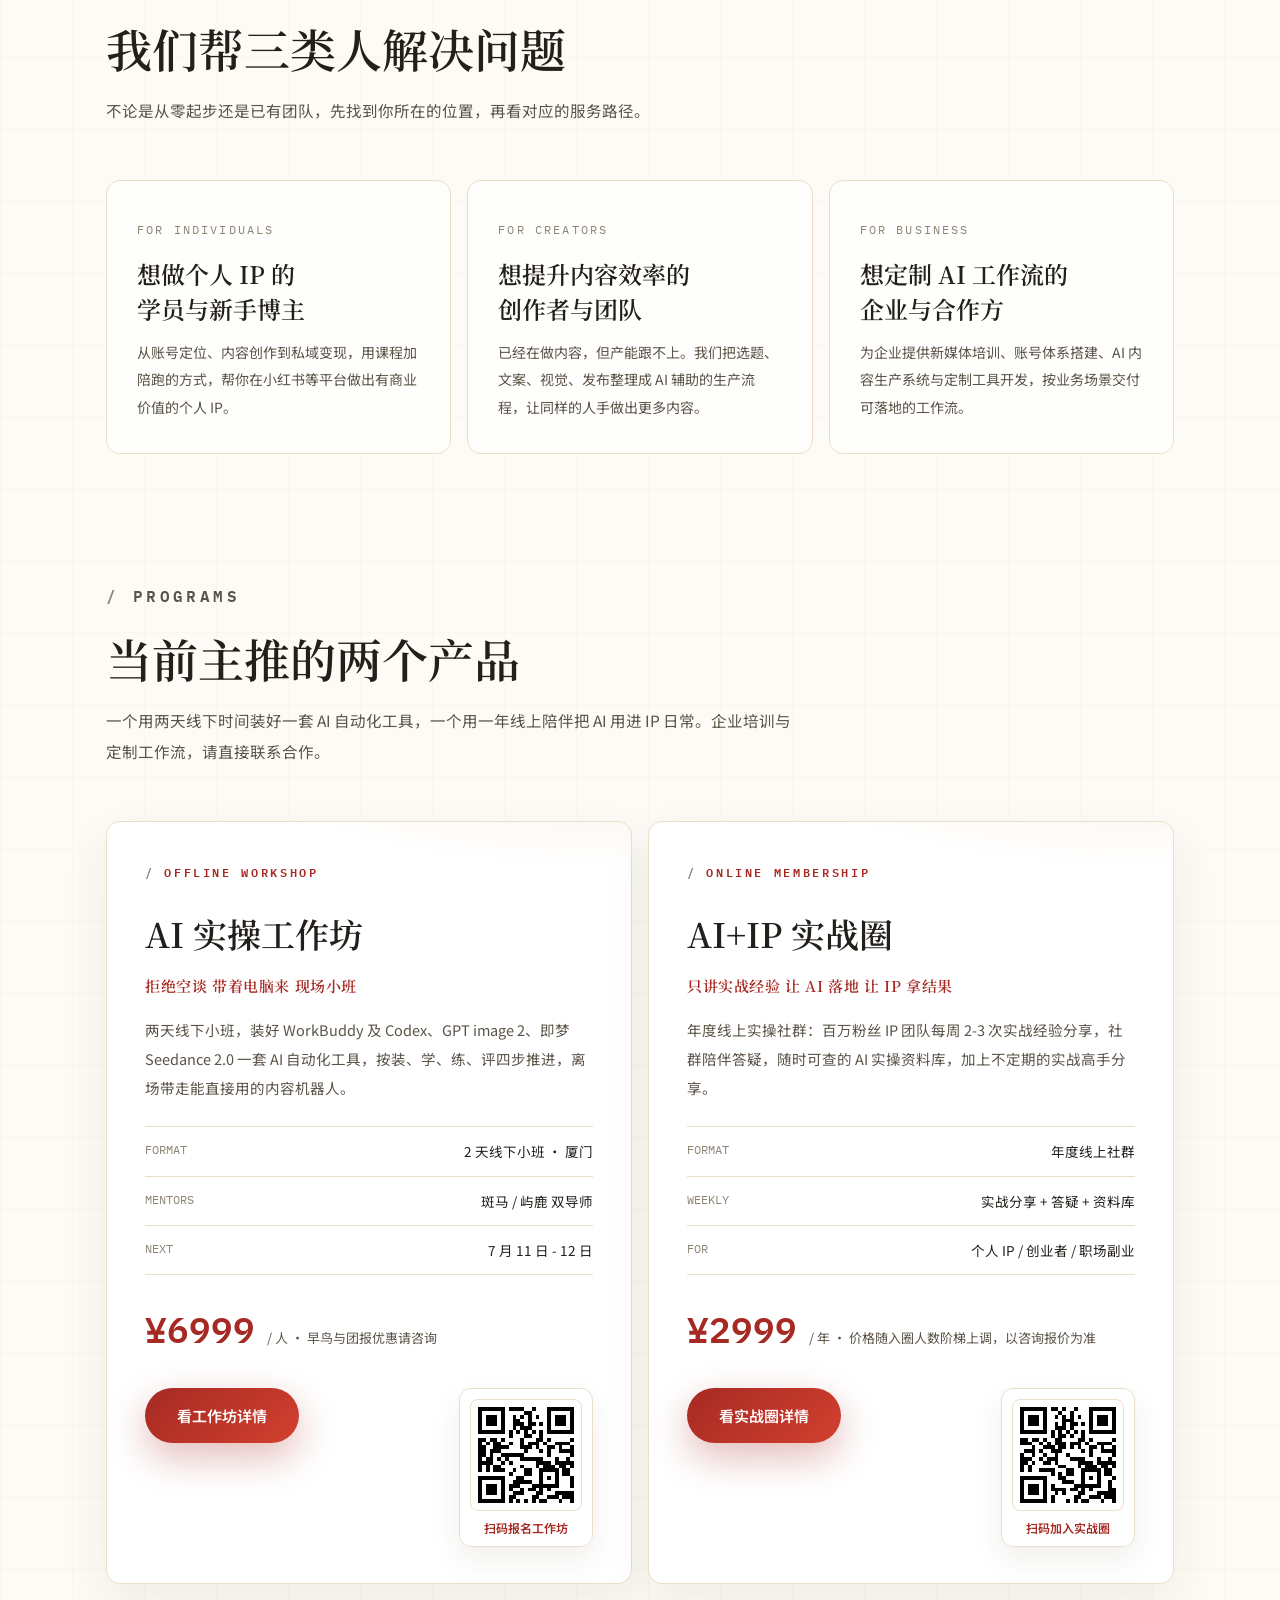
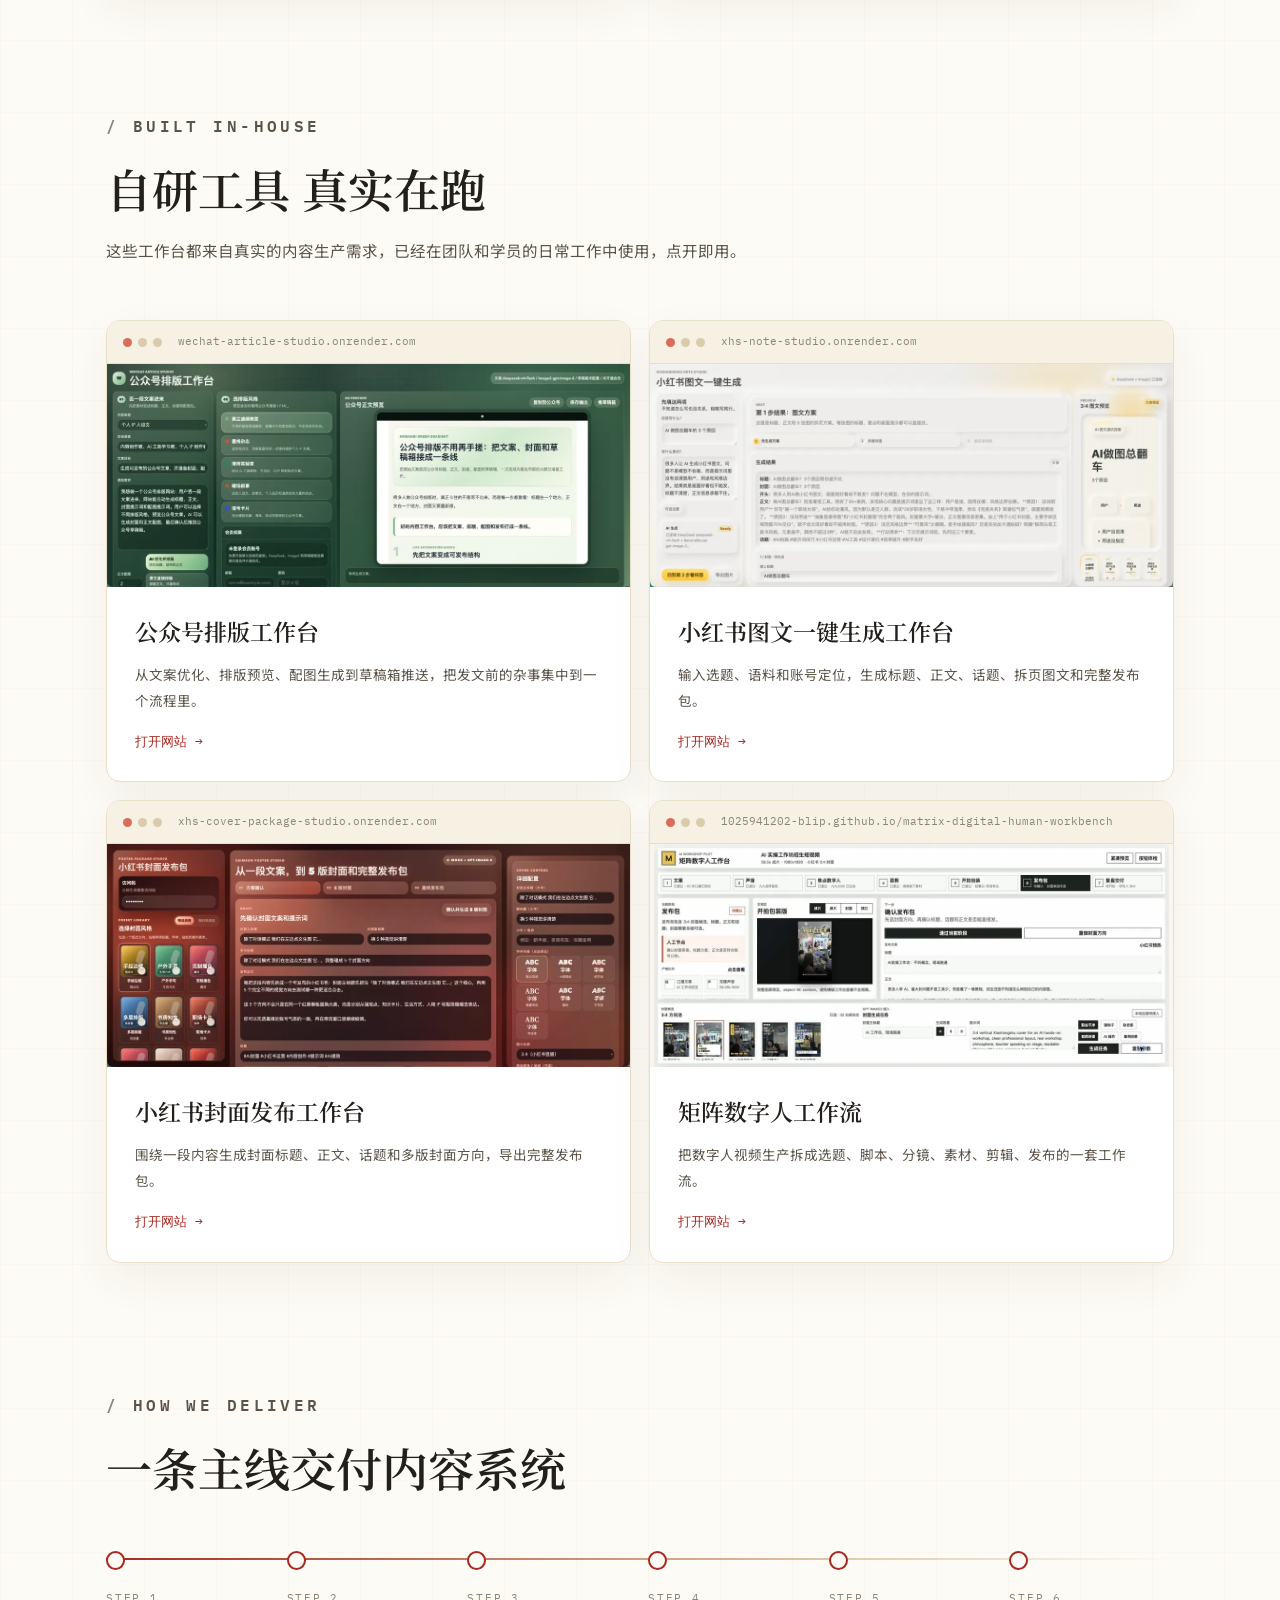
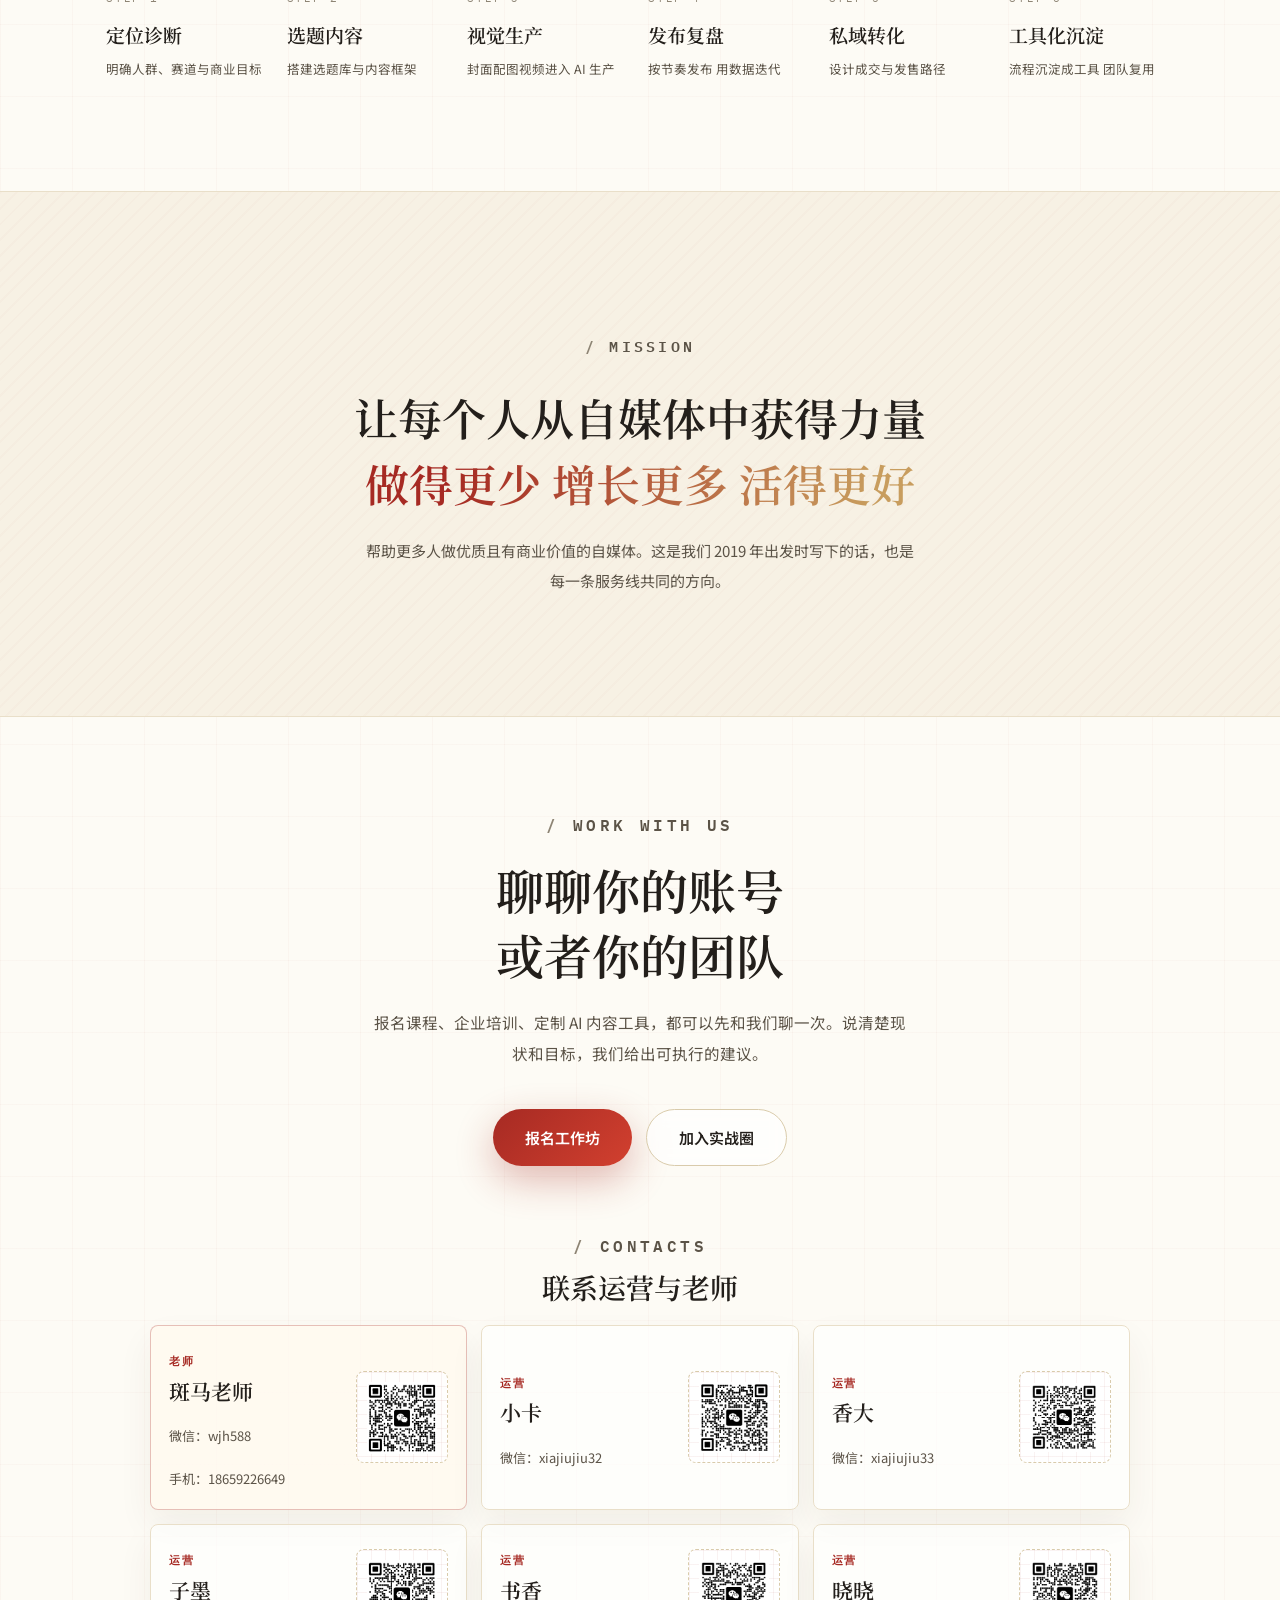
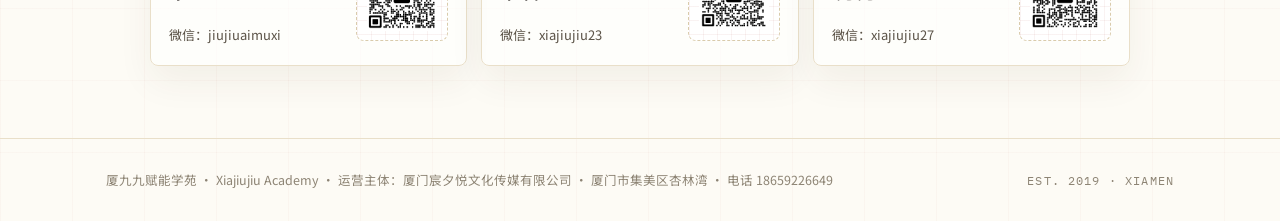
==== commit c7a3d2c1: "Update pricing to list prices, refresh workshop dates, add GEO essentials - Unify public pricing to " ====
--- a/index.html
+++ b/index.html
@@ -4,6 +4,7 @@
   <meta charset="UTF-8" />
   <meta name="viewport" content="width=device-width, initial-scale=1.0" />
   <title>厦九九赋能学苑 · 帮个人 IP 与企业团队搭建 AI 内容生产系统</title>
+  <meta name="description" content="厦九九赋能学苑（厦门宸夕悦文化传媒有限公司）：AI 实操工作坊（2 天线下小班·厦门）、AI+IP 实战圈年度社群、企业 AI 内训与定制工作流。创始人厦九九为小红书百万粉博主、《5小时吃透小红书》作者。联系电话 18659226649。" />
   <link rel="preconnect" href="https://fonts.googleapis.com" />
   <link rel="preconnect" href="https://fonts.gstatic.com" crossorigin />
   <link href="https://fonts.googleapis.com/css2?family=IBM+Plex+Mono:wght@400;500;600&family=Noto+Sans+SC:wght@300;400;500;600;700&family=Noto+Serif+SC:wght@500;600;700;900&display=swap" rel="stylesheet" />
@@ -19,6 +20,7 @@
         <a href="#audience">面向谁</a>
         <a href="#programs">产品</a>
         <a href="#cases">案例</a>
+        <a href="faq.html">常见问题</a>
         <a class="cta" href="#contact">联系合作</a>
       </div>
     </div>
@@ -150,9 +152,9 @@
             <div class="product-meta">
               <div><span>FORMAT</span><span>2 天线下小班 · 厦门</span></div>
               <div><span>MENTORS</span><span>斑马 / 屿鹿 双导师</span></div>
-              <div><span>NEXT</span><span>6 月 15 日 - 16 日</span></div>
-            </div>
-            <div class="product-price"><strong>¥4999</strong><span class="unit">/ 人 · 限时优惠</span></div>
+              <div><span>NEXT</span><span>7 月 11 日 - 12 日</span></div>
+            </div>
+            <div class="product-price"><strong>¥6999</strong><span class="unit">/ 人 · 早鸟与团报优惠请咨询</span></div>
             <div class="product-action-row">
               <a class="button primary" href="workshop.html">看工作坊详情</a>
               <div class="payment-qr product-payment">
@@ -171,7 +173,7 @@
               <div><span>WEEKLY</span><span>实战分享 + 答疑 + 资料库</span></div>
               <div><span>FOR</span><span>个人 IP / 创业者 / 职场副业</span></div>
             </div>
-            <div class="product-price"><strong>¥999</strong><span class="unit">/ 年 · 宠粉专享价</span><s>原价 ¥2999</s></div>
+            <div class="product-price"><strong>¥2999</strong><span class="unit">/ 年 · 价格随入圈人数阶梯上调，以咨询报价为准</span></div>
             <div class="product-action-row">
               <a class="button primary" href="circle.html">看实战圈详情</a>
               <div class="payment-qr product-payment">
@@ -351,7 +353,7 @@
       </div>
       <footer class="footer">
         <div class="wrap footer-inner">
-          <span>厦九九赋能学苑 · Xiajiujiu Academy</span>
+          <span>厦九九赋能学苑 · Xiajiujiu Academy · 运营主体：厦门宸夕悦文化传媒有限公司 · 厦门市集美区杏林湾 · 电话 18659226649</span>
           <span class="mono-tag">EST. 2019 · XIAMEN</span>
         </div>
       </footer>
@@ -394,6 +396,21 @@
       });
     }, { threshold: 0.4 });
     document.querySelectorAll(".hero-stats").forEach((el) => statIo.observe(el));
+  </script>
+  <script type="application/ld+json">
+  {"@context":"https://schema.org","@type":"EducationalOrganization",
+  "name":"厦九九赋能学苑","alternateName":"Xiajiujiu Academy",
+  "legalName":"厦门宸夕悦文化传媒有限公司","foundingDate":"2019",
+  "url":"https://1025941202-blip.github.io/xjj-site/",
+  "address":{"@type":"PostalAddress","addressLocality":"厦门市","addressRegion":"福建省","streetAddress":"集美区杏林湾"},
+  "telephone":"+86-18659226649",
+  "founder":[{"@type":"Person","name":"厦九九","description":"小红书百万粉知识博主，《5小时吃透小红书》作者，连续三届当当影响力作家"},{"@type":"Person","name":"斑马","description":"千万级 IP 操盘手，企业 AI 化改造操盘手"}],
+  "employee":[{"@type":"Person","name":"屿鹿","jobTitle":"合伙人 · AI 内容系统负责人","description":"AI 内容商业化导师、AI+短视频全域操盘手"}],
+  "makesOffer":[
+   {"@type":"Offer","price":"6999","priceCurrency":"CNY","itemOffered":{"@type":"Course","name":"AI 实操工作坊","description":"2 天线下小班（厦门），WorkBuddy 及 Codex、GPT Image 2、即梦 Seedance 2.0 实操，按装、学、练、评四步推进","provider":{"@type":"EducationalOrganization","name":"厦九九赋能学苑"}}},
+   {"@type":"Offer","price":"2999","priceCurrency":"CNY","itemOffered":{"@type":"Course","name":"AI+IP 实战圈","description":"年度线上实操社群：每周实战经验分享、社群答疑、AI 实操资料库","provider":{"@type":"EducationalOrganization","name":"厦九九赋能学苑"}}}]}
+  </script>
+  <script>
 
     // 鼠标视差：背景光斑、描边数字、首屏人物随鼠标轻微移动
     const glyph = document.getElementById("glyph");
